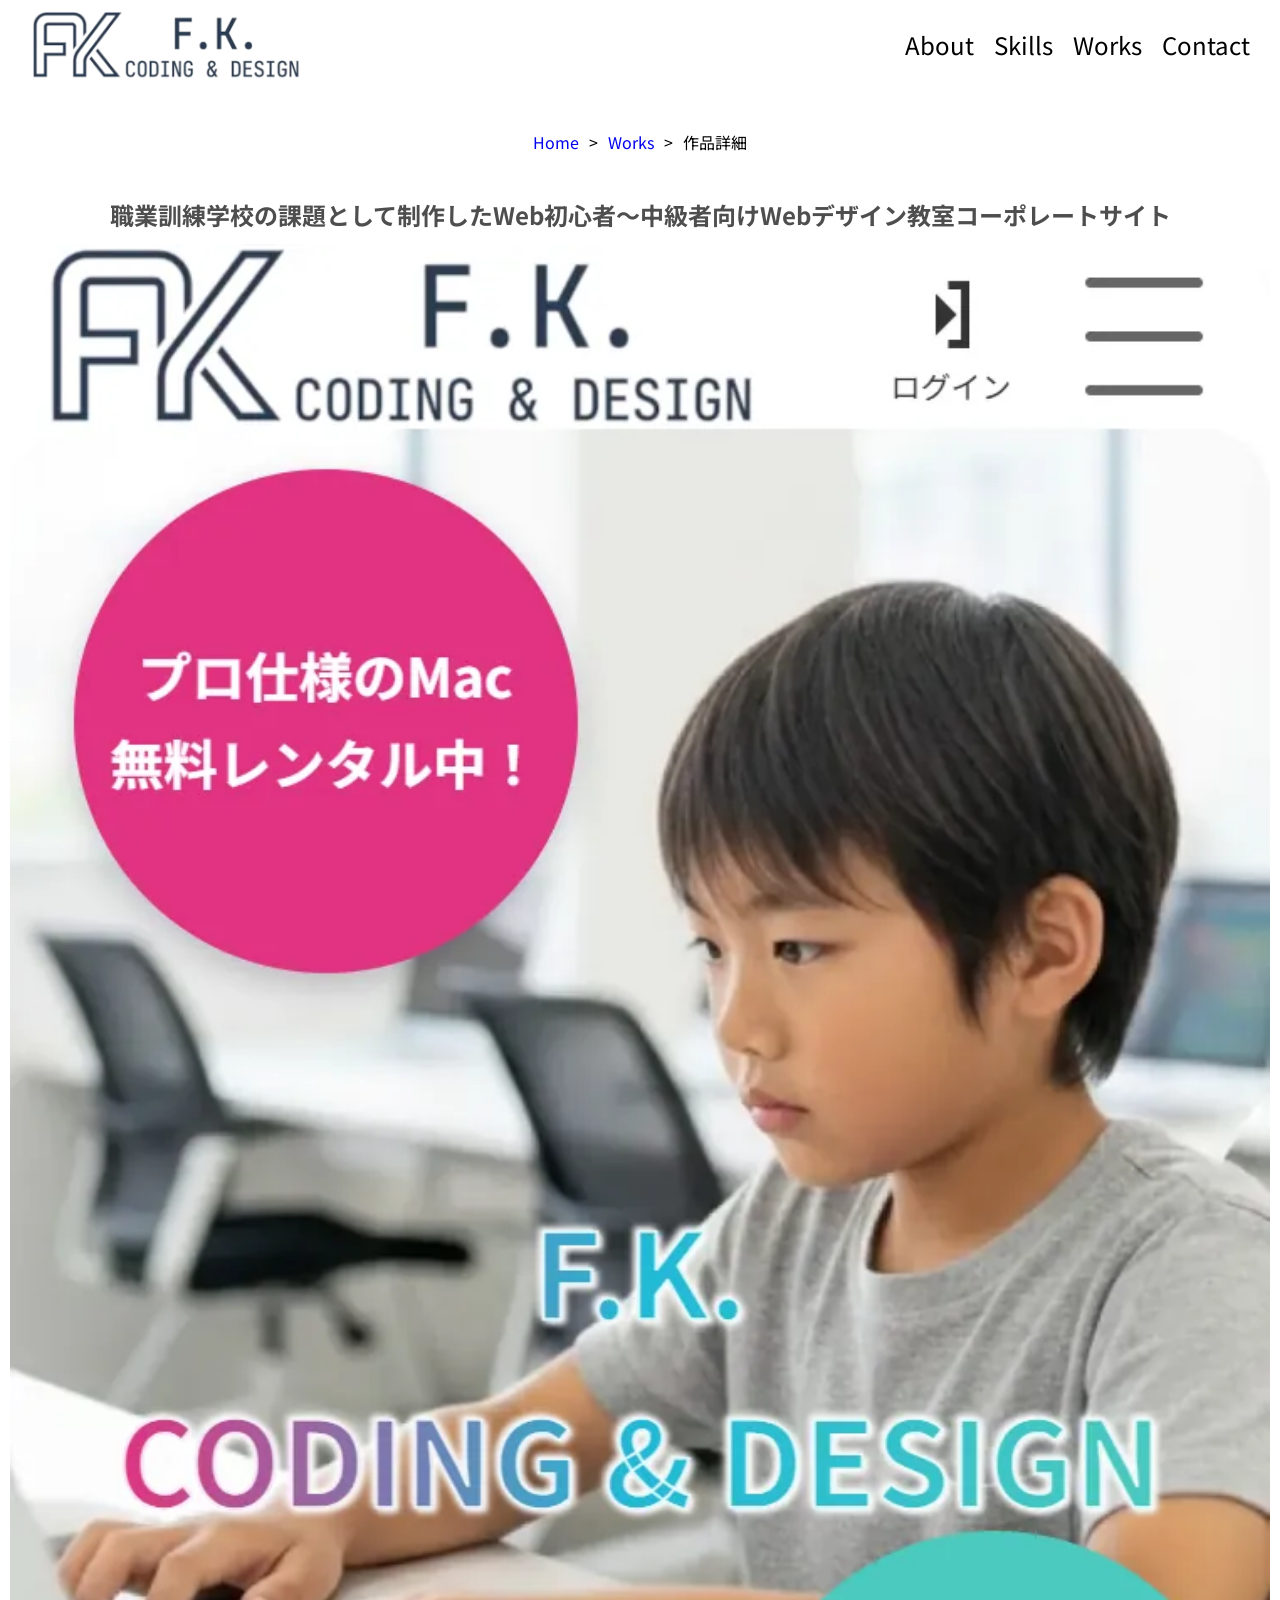
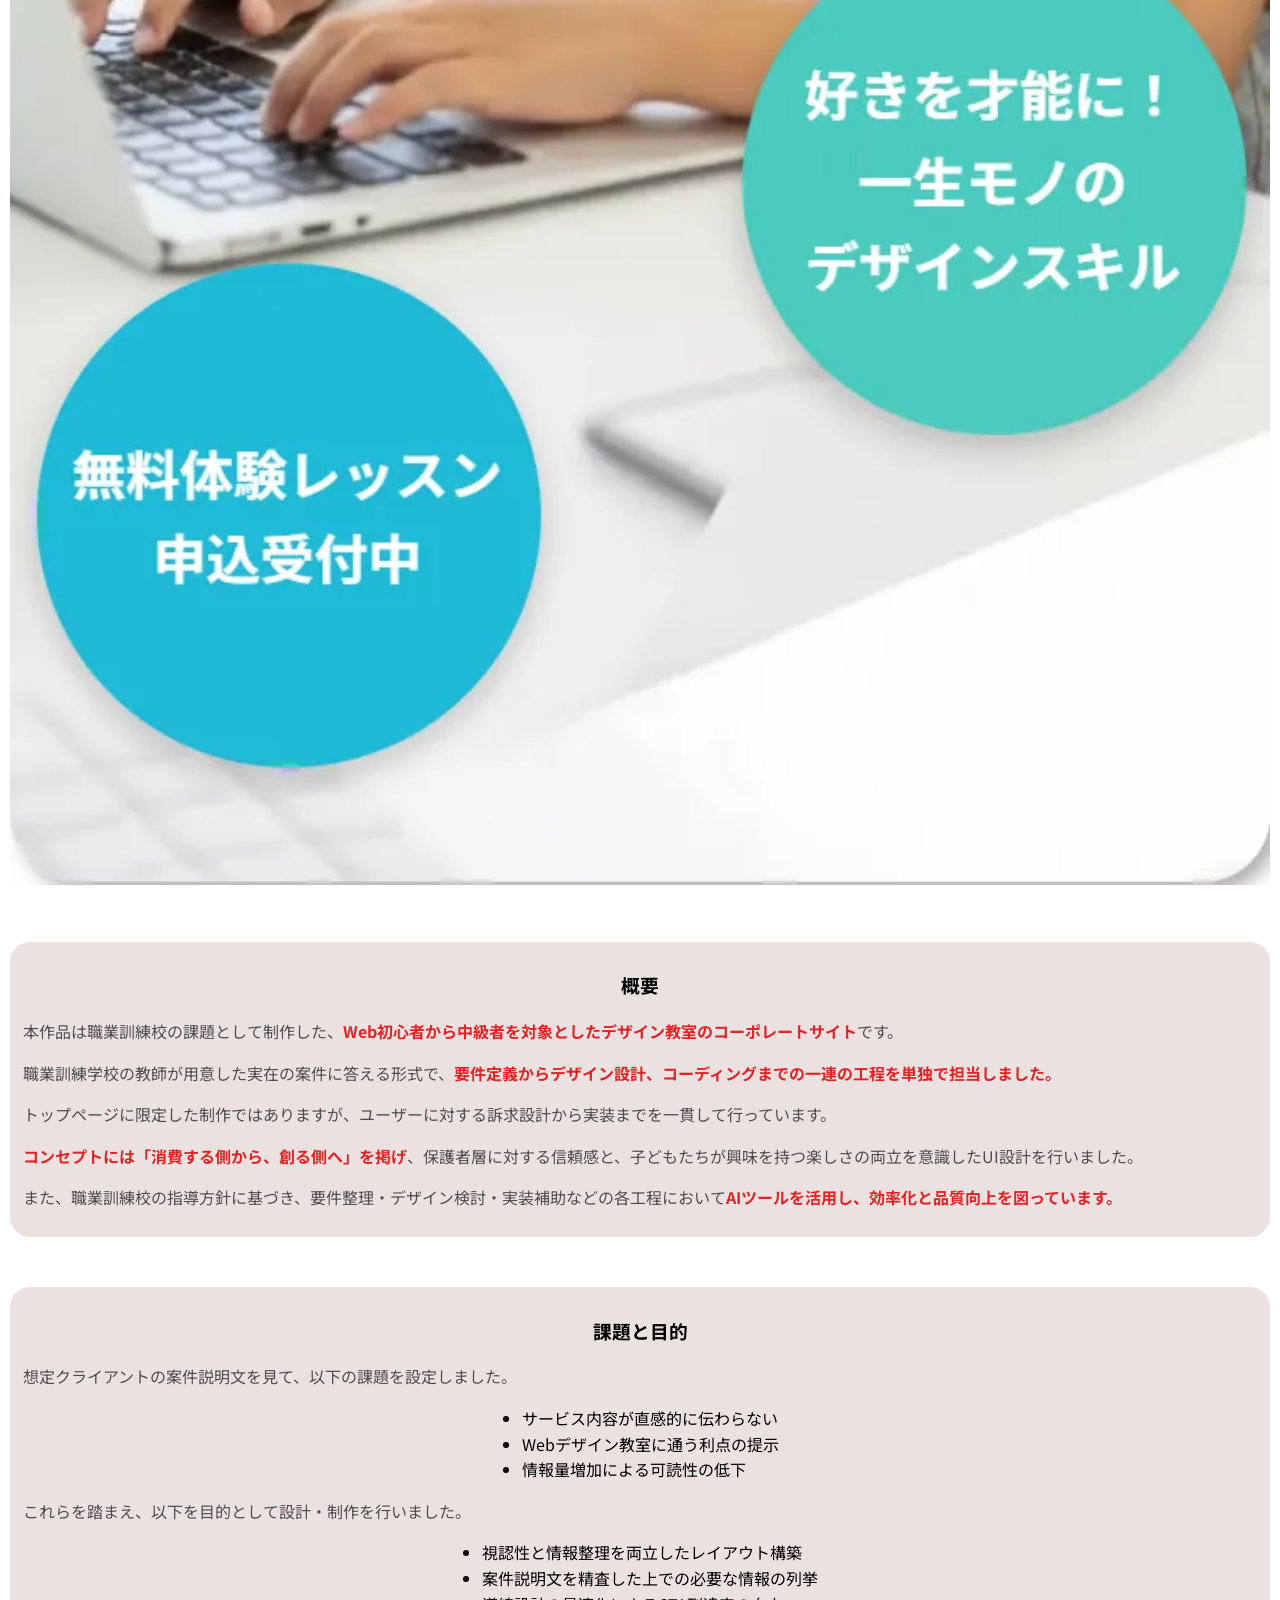
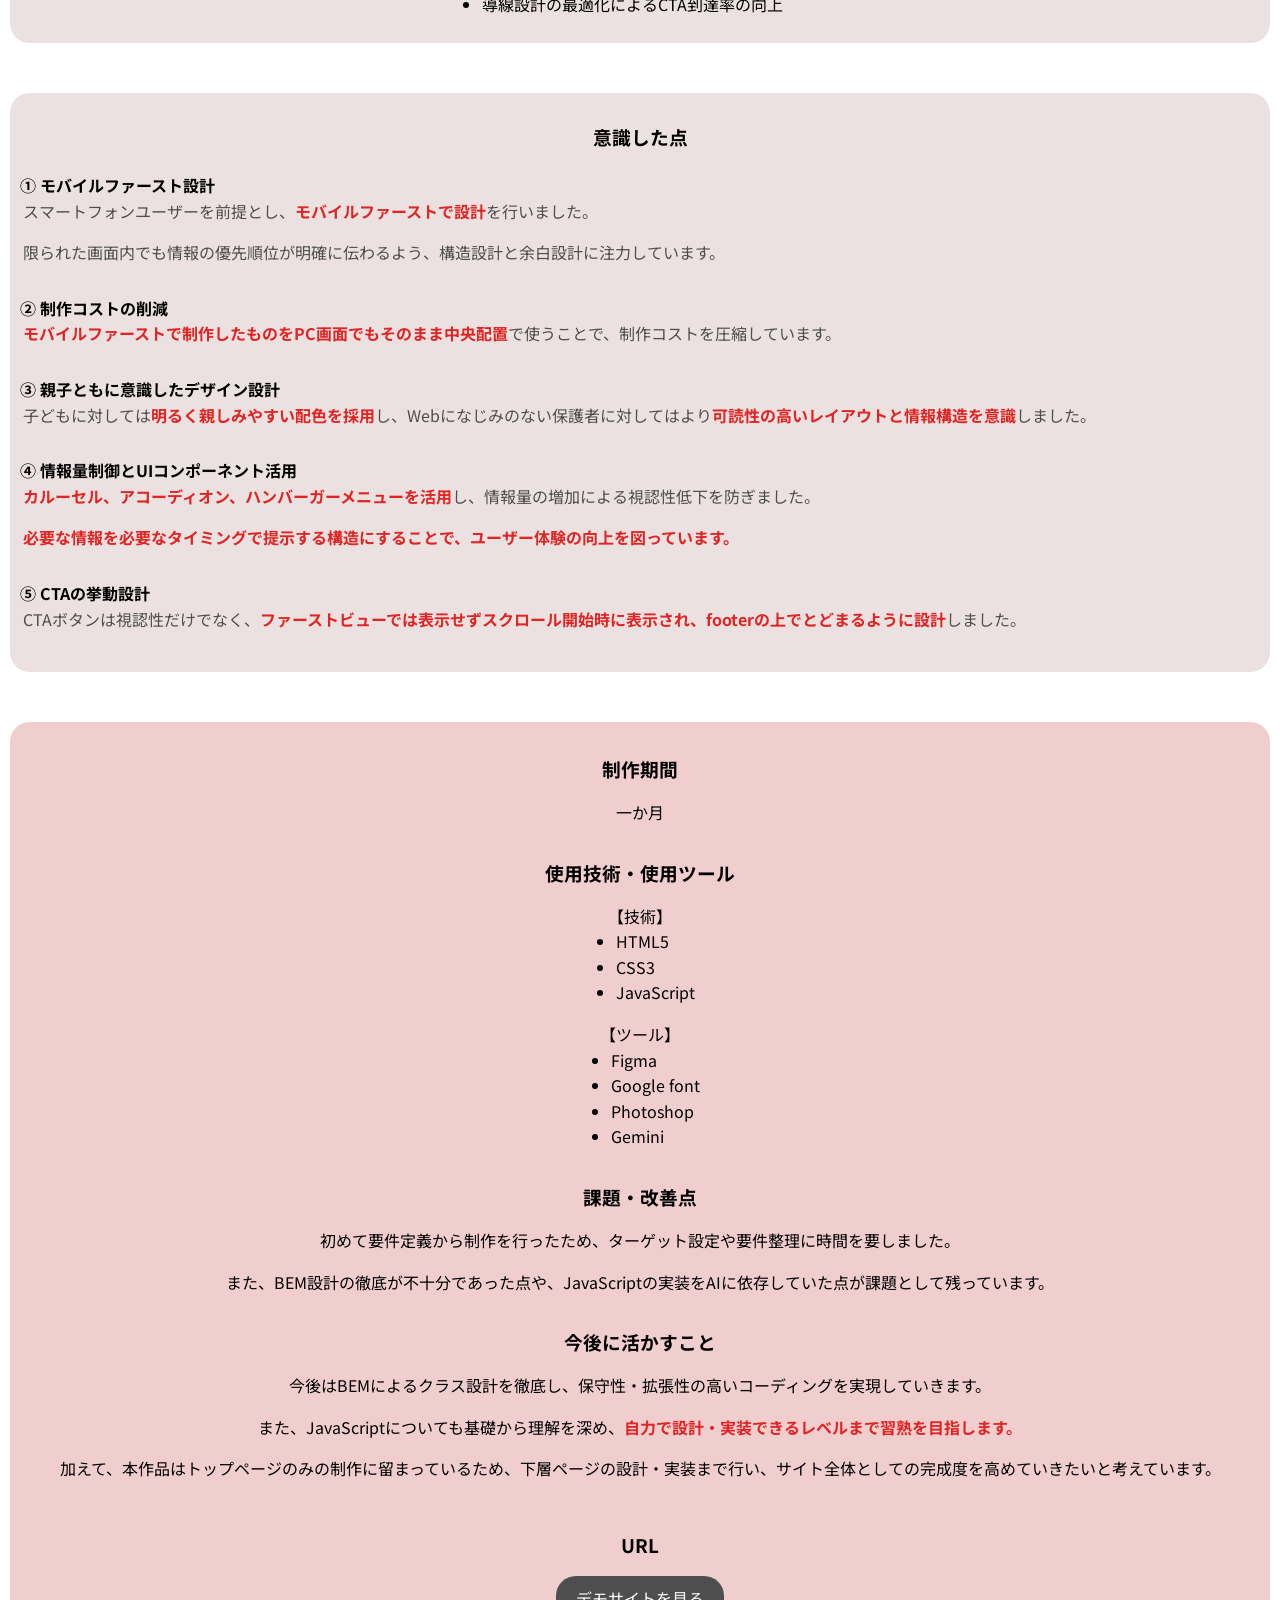
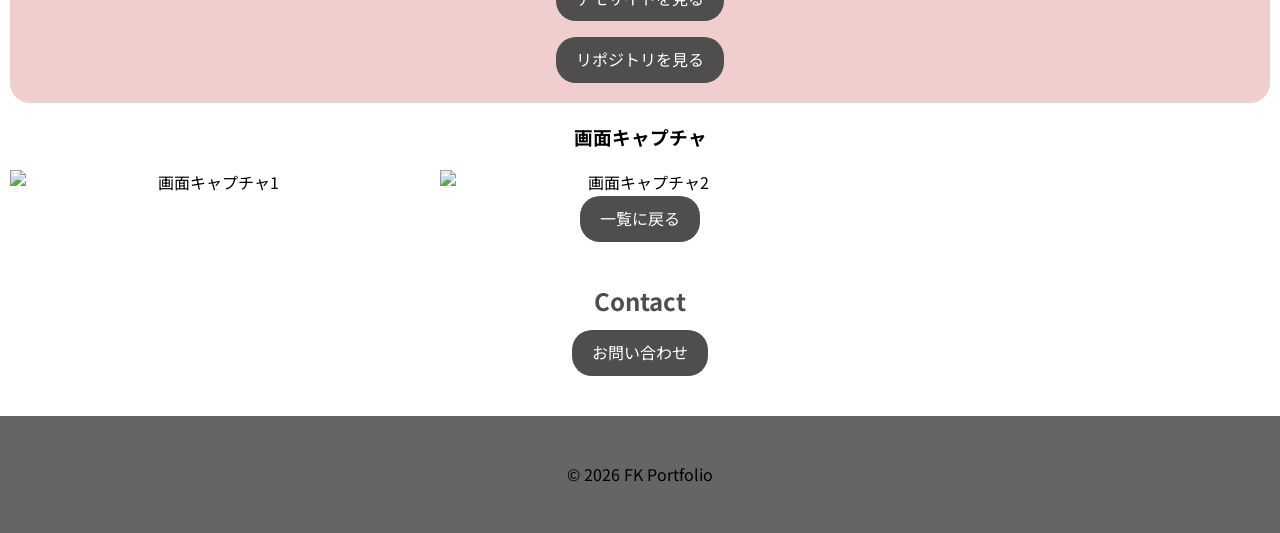
==== training_site.html @ f8827bde "デモサイトを見るとリポジトリを見るにclass="button"を設定" ====
<!DOCTYPE html>
<html lang="ja">

<head>
    <meta charset="UTF-8" />
    <meta name="viewport" content="width=device-width, initial-scale=1.0" />
    <title>Portfolio</title>

    <!-- Font -->
    <link href="https://fonts.googleapis.com/css2?family=Noto+Sans+JP&display=swap" rel="stylesheet">

    <!-- 通常のファビコン -->
    <link rel="icon" href="img/favicon/my_portfolio_favicon.webp" sizes="32x32" type="image/webp">

    <!-- iPhoneなど -->
    <link rel="apple-touch-icon" href="img/favicon/my_portfolio_favicon.webp" sizes="180x180">

    <!-- Windowsタイル -->
    <meta name="msapplication-TileImage" content="img/favicon/my_portfolio_favicon.webp">

    <link rel="stylesheet" href="css/style.css" />
</head>

<body>

    <header class="header">
        <div class="header__container">
            <h1 class="header__logo">
                <a href="#top">
                    <img src="img/logo/headerlogo.webp" alt="F.K. CODING & DESIGNのロゴ">
                </a>
            </h1>

            <nav class="header__nav" id="nav">
                <ul class="header__list">
                    <li><a href="#about">About</a></li>
                    <li><a href="#skills">Skills</a></li>
                    <li><a href="#works">Works</a></li>
                    <li><a href="#contact">Contact</a></li>
                </ul>
            </nav>

            <button class="header__toggle" id="js__menu__toggle" aria-label="メニュー開閉">
                <span></span>
                <span></span>
                <span></span>
            </button>
        </div>

        <nav class="menu__overlay" id="js__menu__overlay">
            <ul class="menu__list">
                <li><a href="#about">About</a></li>
                <li><a href="#skills">Skills</a></li>
                <li><a href="#works">Works</a></li>
                <li><a href="#contact">Contact</a></li>
            </ul>
        </nav>

    </header>

    <main id="top">

        <main>

            <!-- パンくず -->
            <section class="section">
                <div class="container">
                    <nav class="breadcrumb">
                        <a href="index.html">Home</a> &gt;
                        <a href="index.html#works">Works</a> &gt;
                        <p>作品詳細</p>
                    </nav>
                </div>
            </section>

            <!-- 作品詳細 -->
            <section class="section works__detail">
                <div class="container">

                    <!-- タイトル -->
                    <h2 class="section__title">
                        職業訓練学校の課題として制作したWeb初心者～中級者向けWebデザイン教室コーポレートサイト
                    </h2>

                    <!-- メインビジュアル -->
                    <div class="works__detail__thumbnail">
                        <img src="img/thumbnail/toppage_thumbnail_trainingsite.webp" alt="デザイン教室Webサイトのサムネイル">
                    </div>

                    <!-- 概要 -->
                    <div class="works__detail__content">
                        <h3>概要</h3>
                        <p>本作品は職業訓練校の課題として制作した、<span>Web初心者から中級者を対象としたデザイン教室のコーポレートサイト</span>です。</p>

                        <p>職業訓練学校の教師が用意した実在の案件に答える形式で、<span>要件定義からデザイン設計、コーディングまでの一連の工程を単独で担当しました。</span></p>

                        <p>トップページに限定した制作ではありますが、ユーザーに対する訴求設計から実装までを一貫して行っています。</p>

                        <p><span>コンセプトには「消費する側から、創る側へ」を掲げ</span>、保護者層に対する信頼感と、子どもたちが興味を持つ楽しさの両立を意識したUI設計を行いました。</p>

                        <p>また、職業訓練校の指導方針に基づき、要件整理・デザイン検討・実装補助などの各工程において<span>AIツールを活用し、効率化と品質向上を図っています。</span></p>
                    </div>

                    <!-- 目的 -->
                    <div class="works__detail__content">
                        <h3>課題と目的</h3>
                        <p>
                            想定クライアントの案件説明文を見て、以下の課題を設定しました。
                        </p>
                        <ul>
                            <li>サービス内容が直感的に伝わらない</li>
                            <li>Webデザイン教室に通う利点の提示</li>
                            <li>情報量増加による可読性の低下</li>
                        </ul>
                        <p>
                            これらを踏まえ、以下を目的として設計・制作を行いました。
                        </p>
                        <ul>
                            <li>視認性と情報整理を両立したレイアウト構築</li>
                            <li>案件説明文を精査した上での必要な情報の列挙</li>
                            <li>導線設計の最適化によるCTA到達率の向上</li>
                        </ul>
                    </div>

                    <!-- 意識した点 -->
                    <div class="works__detail__content">
                        <h3>意識した点</h3>
                        <div class="works__detail__content__point">
                            <h4>① モバイルファースト設計</h4>
                            <p>スマートフォンユーザーを前提とし、<span>モバイルファーストで設計</span>を行いました。
                            <p>限られた画面内でも情報の優先順位が明確に伝わるよう、構造設計と余白設計に注力しています。</p>
                            </p>
                        </div>

                        <div class="works__detail__content__point">
                            <h4>② 制作コストの削減</h4>
                            <p><span>モバイルファーストで制作したものをPC画面でもそのまま中央配置</span>で使うことで、制作コストを圧縮しています。</p>
                        </div>

                        <div class="works__detail__content__point">
                            <h4>③ 親子ともに意識したデザイン設計</h4>
                            <p>子どもに対しては<span>明るく親しみやすい配色を採用</span>し、Webになじみのない保護者に対してはより<span>可読性の高いレイアウトと情報構造を意識</span>しました。
                            </p>
                        </div>

                        <div class="works__detail__content__point">
                            <h4>④ 情報量制御とUIコンポーネント活用</h4>
                            <p><span>カルーセル、アコーディオン、ハンバーガーメニューを活用</span>し、情報量の増加による視認性低下を防ぎました。
                            <p><span>必要な情報を必要なタイミングで提示する構造にすることで、ユーザー体験の向上を図っています。</span></p>
                            </p>
                        </div>

                        <div class="works__detail__content__point">
                            <h4>⑤ CTAの挙動設計</h4>
                            <p>CTAボタンは視認性だけでなく、<span>ファーストビューでは表示せずスクロール開始時に表示され、footerの上でとどまるように設計</span>しました。</p>
                        </div>
                    </div>

                    <!-- 基本情報 -->
                    <div class="works__detail__info">
                        <div class="works__detail__item">
                            <h3>制作期間</h3>
                            <p>一か月</p>
                        </div>

                        <div class="works__detail__item">
                            <h3>使用技術・使用ツール</h3>
                            <div>
                                <p>【技術】</p>
                                <ul>
                                    <li>HTML5</li>
                                    <li>CSS3</li>
                                    <li>JavaScript</li>
                                </ul>
                            </div>

                            <div>
                                <p>【ツール】</p>
                                <ul>
                                    <li>Figma</li>
                                    <li>Google font</li>
                                    <li>Photoshop</li>
                                    <li>Gemini</li>
                                </ul>
                            </div>
                        </div>

                        <!-- 課題・改善点 -->
                        <div class="works__detail__item">
                            <h3>課題・改善点</h3>
                            <p>初めて要件定義から制作を行ったため、ターゲット設定や要件整理に時間を要しました。</p>

                            <p>また、BEM設計の徹底が不十分であった点や、JavaScriptの実装をAIに依存していた点が課題として残っています。
                            </p>
                        </div>

                        <!-- 今後に活かすこと -->
                        <div class="works__detail__item">
                            <h3>今後に活かすこと</h3>
                            <p>今後はBEMによるクラス設計を徹底し、保守性・拡張性の高いコーディングを実現していきます。</p>

                            <p>また、JavaScriptについても基礎から理解を深め、<span>自力で設計・実装できるレベルまで習熟を目指します。</span></p>

                            <p>加えて、本作品はトップページのみの制作に留まっているため、下層ページの設計・実装まで行い、サイト全体としての完成度を高めていきたいと考えています。</p>
                            </p>
                        </div>

                        <div class="works__detail__item">
                            <h3>URL</h3>
                            <p>
                                <a href="https://kosaki-web.github.io/training-site/" class="button" target="_blank"
                                    rel="noopener">
                                    デモサイトを見る
                                </a>
                            </p>

                            <p>
                                <a href="https://github.com/kosaki-web/training-site.git" class="button" target="_blank"
                                    rel="noopener">
                                    リポジトリを見る
                                </a>
                            </p>
                        </div>

                    </div>

                    <!-- ギャラリー（任意） -->
                    <div class="works__detail__gallery">
                        <h3>画面キャプチャ</h3>
                        <div class="works__grid">
                            <img src="img/works/sample1.webp" alt="画面キャプチャ1">
                            <img src="img/works/sample2.webp" alt="画面キャプチャ2">
                        </div>
                    </div>

                    <!-- 戻るボタン -->
                    <div class="works__detail__back">
                        <a href="index.html#works" class="button">一覧に戻る</a>
                    </div>

                </div>
            </section>

        </main>

        <!-- Contact -->
        <section id="contact" class="section">
            <div class="container">
                <h2 class="section__title">Contact</h2>
                <a href="#" class="button">お問い合わせ</a>
            </div>
        </section>

    </main>

    <footer class="footer">
        <p>&copy; 2026 FK Portfolio</p>
    </footer>

    <button id="top-btn" class="top-button" aria-label="トップへ戻る">↑</button>

    <script src="js/script.js"></script>
</body>

</html>
---- css/style.css ----
/* =========================
   Reset
========================= */
*,
*::before,
*::after {
    box-sizing: border-box;
}

body {
    margin: 0;
    font-family: 'Noto Sans JP', sans-serif;
    font-size: 16px;
    line-height: 1.6;
    overflow-x: hidden;
}

/* =========================
   Variables
========================= */
:root {
    --max-width: 1440px;
    --space: 40px;
    --color-main: #333;
}

/* =========================
   Layout
========================= */
.container {
    max-width: var(--max-width);
    padding: 0 10px;
    text-align: center;
}

.container ul {
    padding-left: 30px;
    width: fit-content;
    margin: auto;
    text-align: left;
}

.section {
    margin: var(--space) 0;
}


/* =========================
   Header
========================= */
.header {
    position: sticky;
    top: 0;
    background: #ffffff;
    padding: 0 10px;
}

.header__container {
    display: flex;
    justify-content: space-between;
    align-items: center;
}

.header__logo {
    margin: 10px 0;
}

.header__logo a {
    display: block;
    height: 40px;
}

.header__logo img {
    height: 40px;
}

.header__nav {
    display: none;
}

.header__toggle {
    background: none;
    border: none;
    width: 40px;
    height: 40px;
    position: relative;
    cursor: pointer;
    z-index: 1000;
    display: flex;
    justify-content: center;
}

.header__toggle span {
    display: block;
    position: absolute;
    width: 30px;
    height: 3px;
    /* 線の太さ */
    background: #000;
    /* 北欧モダンな色 */
    border-radius: 4px;
    /* 角を丸くしてポップに */
    transition: all 0.4s;
}

/* 三本線の配置（高さが綺麗に揃うよう調整） */
/* 一番上 */
.header__toggle span:nth-child(1) {
    top: 5px;
}

/* 真ん中 */
.header__toggle span:nth-child(2) {
    top: 45%;
}

/* 一番下 */
.header__toggle span:nth-child(3) {
    bottom: 5px;
}

.menu__overlay {
    display: none;
    position: fixed;
    top: 60px;
    left: 0;
    width: 100%;
    height: 100%;
    background: rgba(255, 255, 255, 0.98);
    z-index: 99;
    text-align: center;
}

.menu__list {
    display: grid;
    justify-content: center;
    align-items: center;
    gap: 20px;
    padding: 50% 0;
    margin: 0;
}

.menu__list li {
    text-decoration: none;
    list-style: none;
}

.menu__list a {
    font-size: 1.8rem;
    font-family: 'Noto Serif JP', serif;
}

body.menu-open {
    overflow: hidden;
}

body.menu-open .menu__overlay {
    display: block;
}

body.menu-open .header__toggle span:nth-child(1) {
    transform: translateY(13px) rotate(45deg);
}

body.menu-open .header__toggle span:nth-child(2) {
    opacity: 0;
}

body.menu-open .header__toggle span:nth-child(3) {
    transform: translateY(-14px) rotate(-45deg);
}

/* =========================
   Tablet (768px〜)
========================= */
@media (min-width: 768px) {
    .header__toggle {
        width: 48px;
    }
}

/* =========================
   PC (1024px〜)
========================= */
@media (min-width: 1024px) {
    .header {
        padding: 0 30px;
    }

    .header__logo a {
        height: 70px;
    }

    .header__logo img {
        height: 70px;
    }

    .header__nav {
        display: block;
    }

    .header__nav a {
        text-decoration: none;
        font-size: 1.5rem;
        color: #000000;
    }

    .header__list {
        display: flex;
        gap: 20px;
        list-style-type: none;
    }

    .header__toggle {
        display: none;
    }
}







/* =========================
   Hero
========================= */
.hero {
    width: 100%;
    height: auto;
    text-align: center;
    padding: 80px 0;
    background-image: url(../img/hero/hero_background_image_seigaiha.webp);
    background-color: rgba(255, 255, 255, 0.7);
    background-blend-mode: overlay;
}








/* =========================
   Components
========================= */
.button {
    display: inline-block;
    padding: 10px 20px;
    background: #4e4e4e;
    color: #fff;
    text-decoration: none;
    transition: 0.3s;
    border-radius: 20px;
}

.button:hover,
.button:focus {
    transform: translateY(-5px);
}

.section__title {
    text-align: center;
    font-size: 24px;
    margin: 20px 0 10px;
    color: #4e4e4e;
}





/* =========================
   Works
========================= */
.works__grid {
    display: grid;
    gap: 30px;
    grid-template-columns: 1fr;
}

.works__grid a {
    text-decoration: none;
}

.card {
    transition: transform 0.3s;
    background-color: #ece1e1;
    border-radius: 20px;
    padding: 0.8rem;
    display: grid;
    gap: 20px;
}

.card p {
    font-family: 'Noto Sans JP';
    font-size: 1.2rem;
    margin: 0;
    text-align: center;
}

.card img {
    width: 100%;
}

.card__title {
    text-align: center;
    margin: 0;
    color: #4e4e4e;
}

.card__title span {
    display: inline-block;
}

/* =========================
   Top Button
========================= */
.top-button {
    position: fixed;
    bottom: 20px;
    right: 20px;
    display: none;
}

/* =========================
   Tablet (768px〜)
========================= */
@media (min-width: 768px) {
    .works__grid {
        grid-template-columns: repeat(2, 1fr);
    }
}

/* =========================
   PC (1024px〜)
========================= */
@media (min-width: 1024px) {

    .works__grid {
        grid-template-columns: repeat(3, 1fr);
    }

    .card:hover {
        transform: translateY(-5px);
    }
}





/* =========================
   Contact
========================= */

/* =========================
   footer
========================= */
.footer {
    padding: 30px 0;
    text-align: center;
    background: #666464;
}





/* =========================
   training_site
========================= */
/* <!-- パンくず --> */

.breadcrumb {
    display: flex;
    justify-content: center;
    gap: 10px;
}

.breadcrumb a {
    width: fit-content;
    margin: 0;
    text-decoration: none;
}

.breadcrumb p {
    width: fit-content;
    margin: 0;
}

.works__detail__thumbnail img {
    width: 100%;
    height: auto;
    margin-bottom: 50px;
}

.works__detail__content {
    background-color: #ece1e1;
    border-radius: 20px;
    padding: 10px;
    margin-bottom: 50px;
}

.works__detail__content h4 {
    margin-bottom: 0;
    text-align: left;
}

.works__detail__content p {
    margin-top: 0;
    text-align: justify;
    padding-left: 3px;
    color: #4e4e4e;
}

.works__detail__content span {
    color: #e02525;
    font-weight: bold;
}

.works__detail__content ul {
    margin-bottom: 1rem;
    padding-left: 20px;
}

.works__detail__content__point {
    margin-bottom: 30px;
}

.works__detail__info {
    background-color: #f0cece;
    border-radius: 20px;
    text-align: center;
    padding: 0 10px 20px;
}

.works__detail__item {
    display: grid;
    gap: 1rem;
}

.works__detail__item h3 {
    margin: 2rem auto 0;
}

.works__detail__item p {
    text-align: justify;
    width: fit-content;
    margin: auto;
}

.works__detail__item span {
    color: #e02525;
    font-weight: bold;
}

/* .works__detail__item button {
    display: inline-block;
    padding: 10px 20px;
    background: #4e4e4e;
    color: #fff;
    text-decoration: none;
    transition: 0.3s;
    border-radius: 20px;
} */
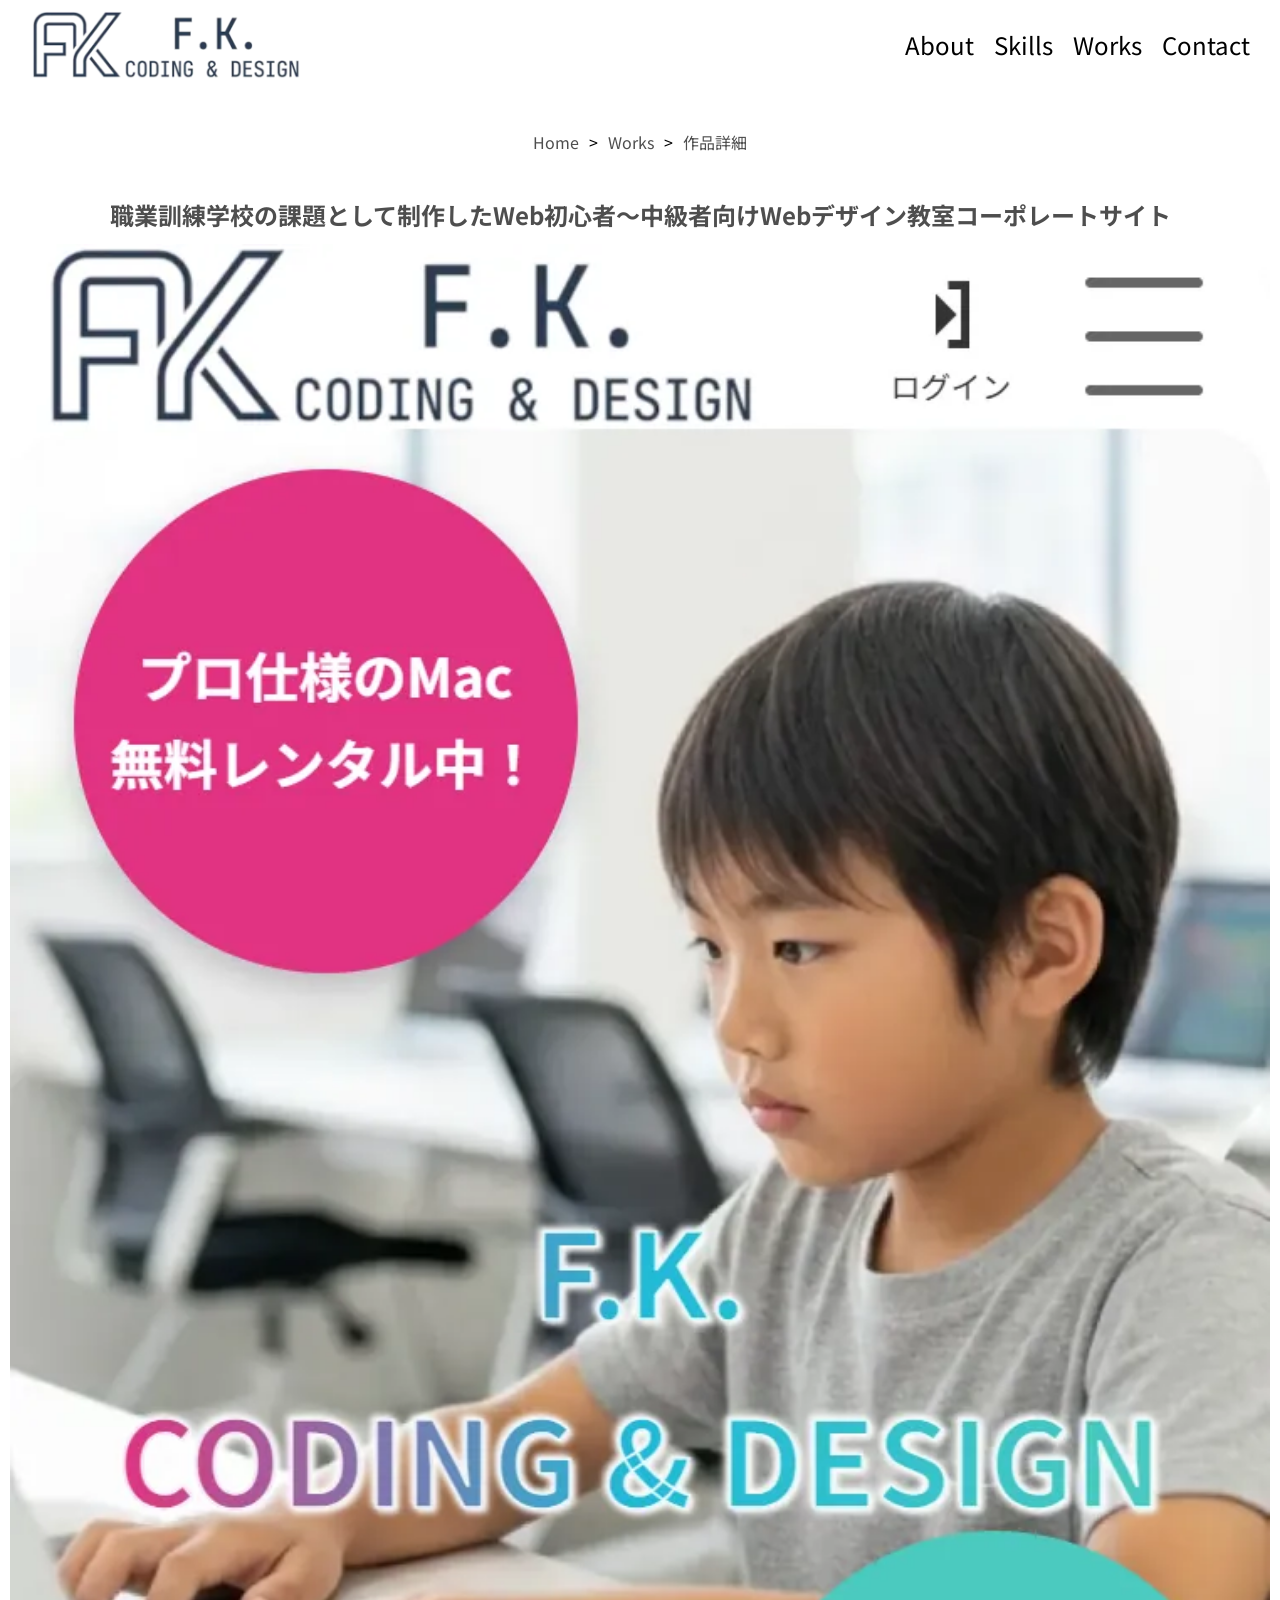
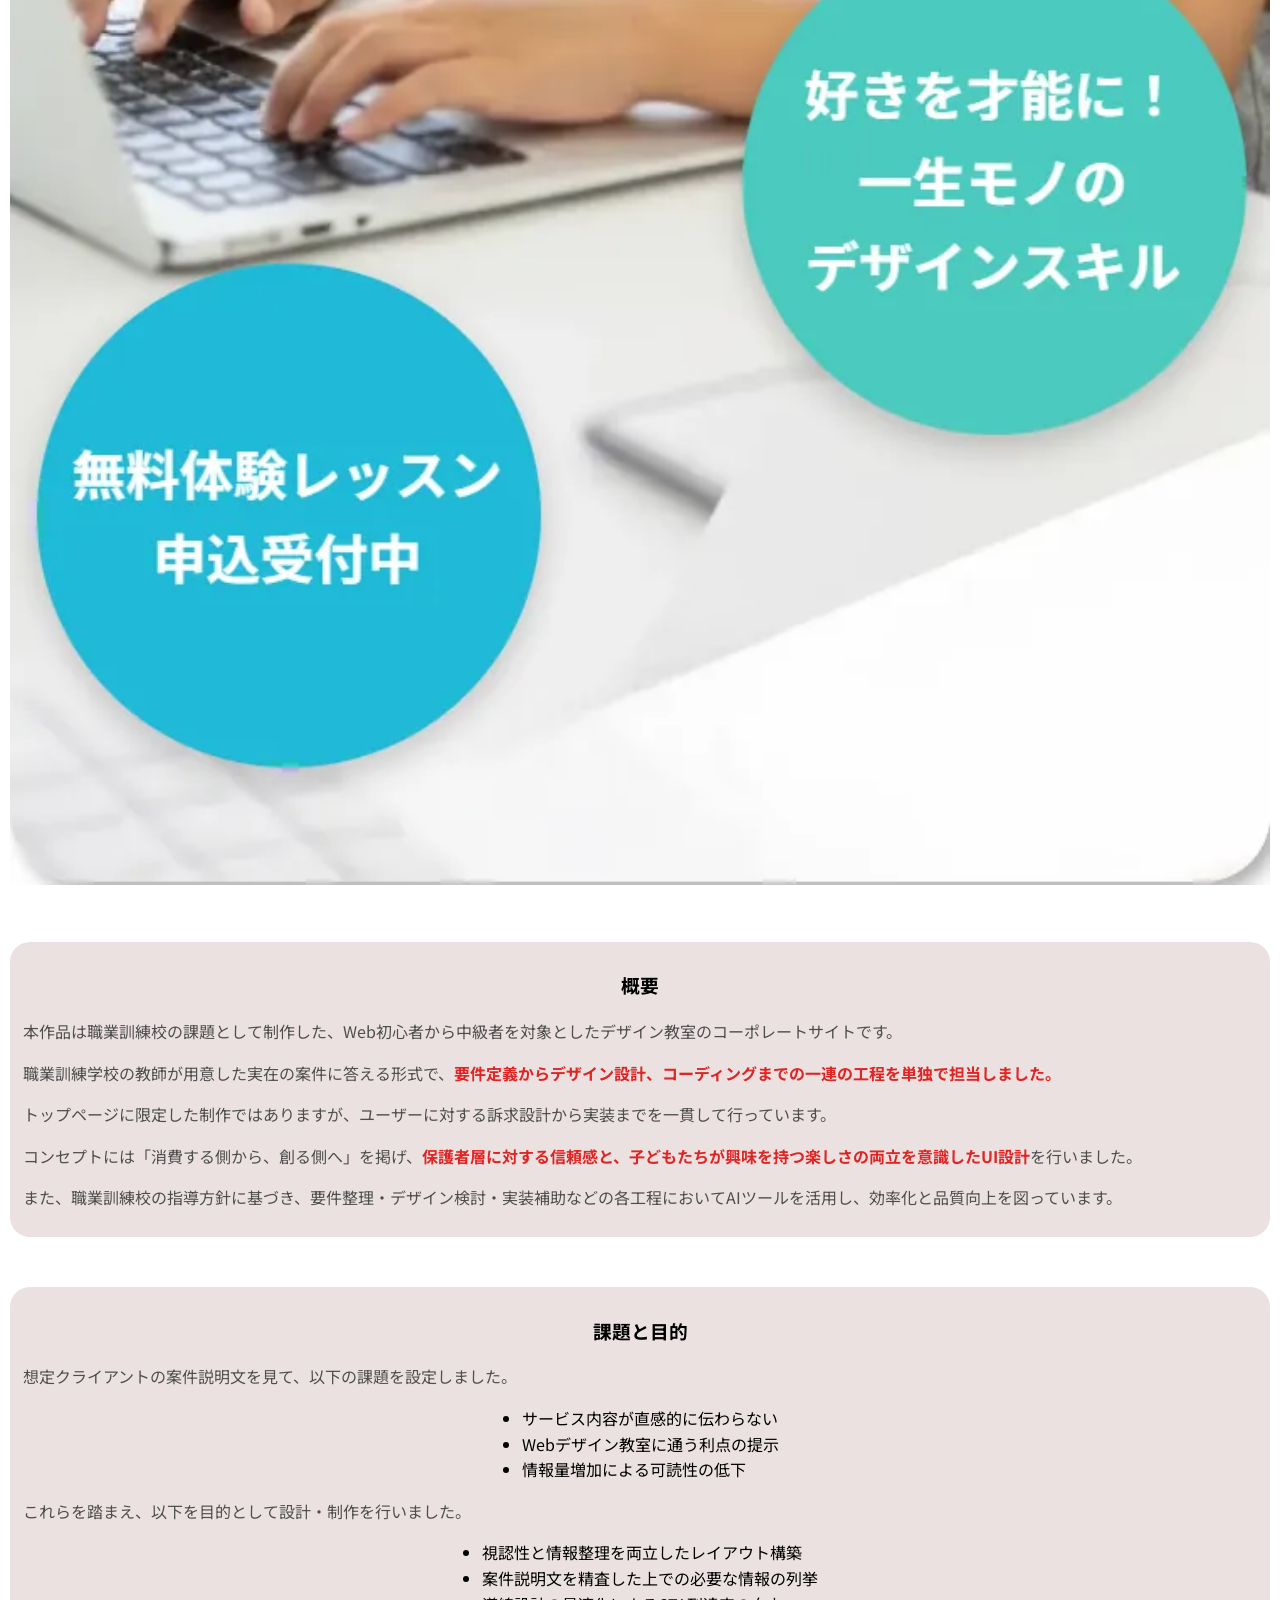
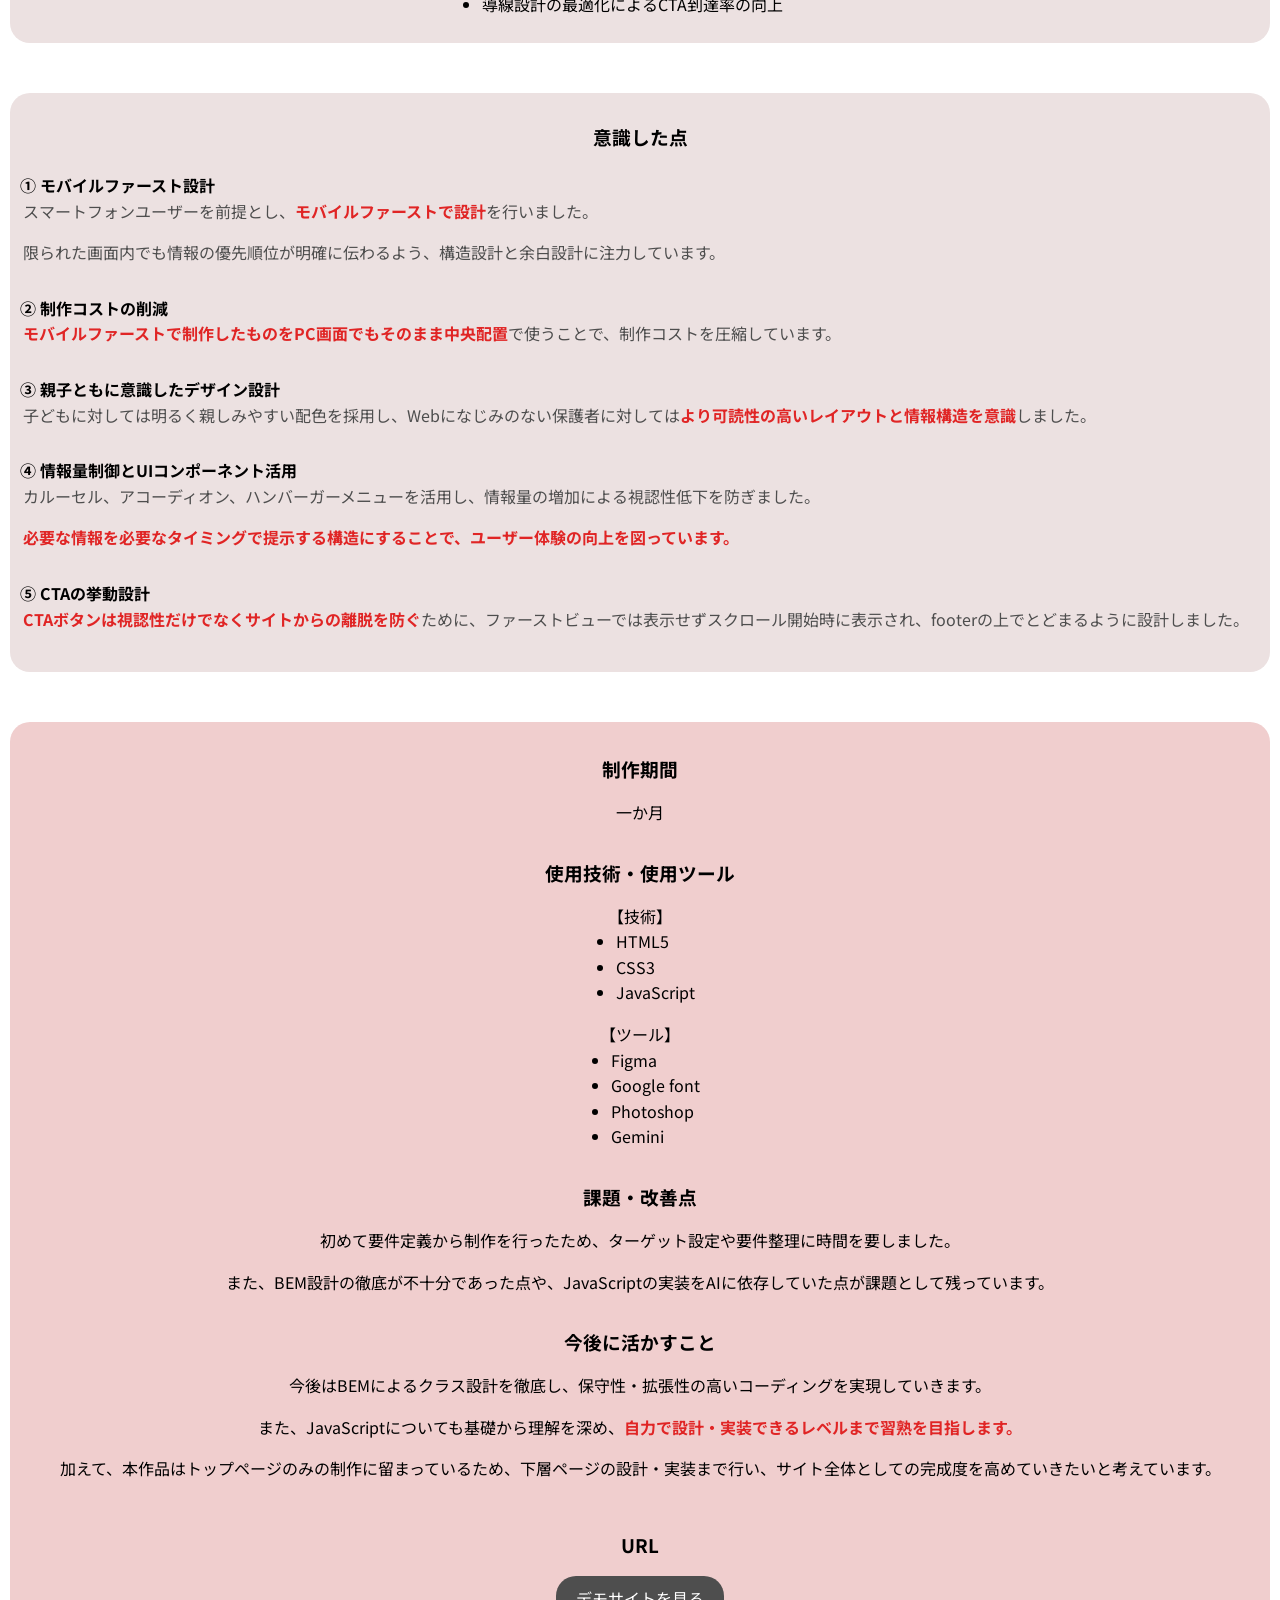
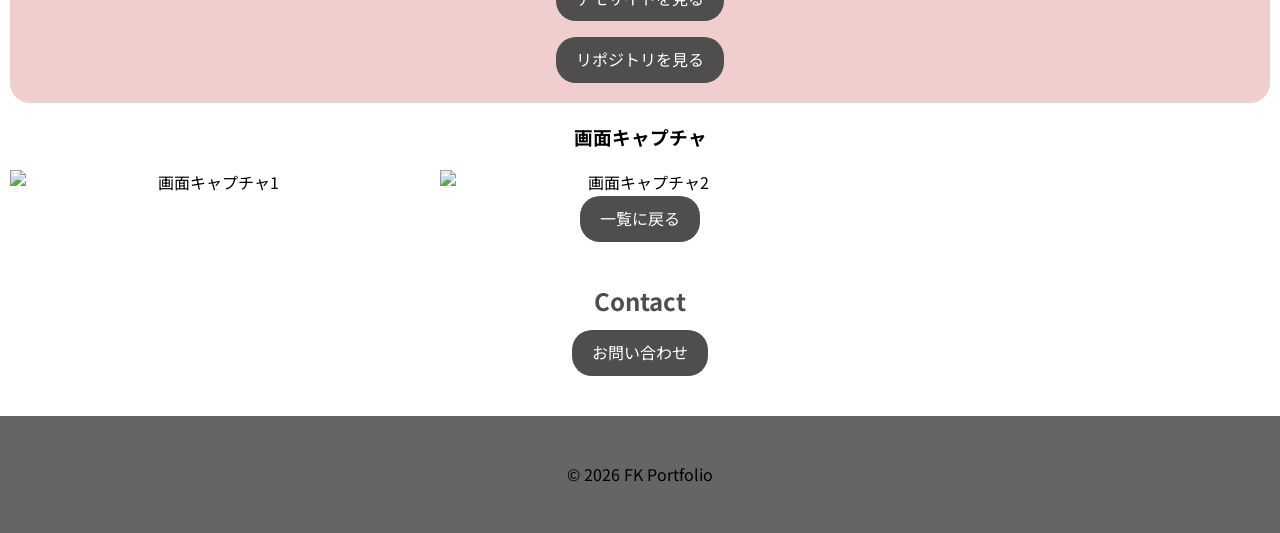
==== commit 29e7d031: "<!-- 概要 -->や<!-- 意識した点 -->で<span>の位置調整" ====
--- a/training_site.html
+++ b/training_site.html
@@ -90,15 +90,15 @@
                     <!-- 概要 -->
                     <div class="works__detail__content">
                         <h3>概要</h3>
-                        <p>本作品は職業訓練校の課題として制作した、<span>Web初心者から中級者を対象としたデザイン教室のコーポレートサイト</span>です。</p>
+                        <p>本作品は職業訓練校の課題として制作した、Web初心者から中級者を対象としたデザイン教室のコーポレートサイトです。</p>
 
                         <p>職業訓練学校の教師が用意した実在の案件に答える形式で、<span>要件定義からデザイン設計、コーディングまでの一連の工程を単独で担当しました。</span></p>
 
                         <p>トップページに限定した制作ではありますが、ユーザーに対する訴求設計から実装までを一貫して行っています。</p>
 
-                        <p><span>コンセプトには「消費する側から、創る側へ」を掲げ</span>、保護者層に対する信頼感と、子どもたちが興味を持つ楽しさの両立を意識したUI設計を行いました。</p>
-
-                        <p>また、職業訓練校の指導方針に基づき、要件整理・デザイン検討・実装補助などの各工程において<span>AIツールを活用し、効率化と品質向上を図っています。</span></p>
+                        <p>コンセプトには「消費する側から、創る側へ」を掲げ、<span>保護者層に対する信頼感と、子どもたちが興味を持つ楽しさの両立を意識したUI設計</span>を行いました。</p>
+
+                        <p>また、職業訓練校の指導方針に基づき、要件整理・デザイン検討・実装補助などの各工程においてAIツールを活用し、効率化と品質向上を図っています。</p>
                     </div>
 
                     <!-- 目的 -->
@@ -139,20 +139,21 @@
 
                         <div class="works__detail__content__point">
                             <h4>③ 親子ともに意識したデザイン設計</h4>
-                            <p>子どもに対しては<span>明るく親しみやすい配色を採用</span>し、Webになじみのない保護者に対してはより<span>可読性の高いレイアウトと情報構造を意識</span>しました。
+                            <p>子どもに対しては明るく親しみやすい配色を採用し、Webになじみのない保護者に対しては<span>より可読性の高いレイアウトと情報構造を意識</span>しました。
                             </p>
                         </div>
 
                         <div class="works__detail__content__point">
                             <h4>④ 情報量制御とUIコンポーネント活用</h4>
-                            <p><span>カルーセル、アコーディオン、ハンバーガーメニューを活用</span>し、情報量の増加による視認性低下を防ぎました。
+                            <p>カルーセル、アコーディオン、ハンバーガーメニューを活用し、情報量の増加による視認性低下を防ぎました。
                             <p><span>必要な情報を必要なタイミングで提示する構造にすることで、ユーザー体験の向上を図っています。</span></p>
                             </p>
                         </div>
 
                         <div class="works__detail__content__point">
                             <h4>⑤ CTAの挙動設計</h4>
-                            <p>CTAボタンは視認性だけでなく、<span>ファーストビューでは表示せずスクロール開始時に表示され、footerの上でとどまるように設計</span>しました。</p>
+                            <p><span>CTAボタンは視認性だけでなくサイトからの離脱を防ぐ</span>ために、ファーストビューでは表示せずスクロール開始時に表示され、footerの上でとどまるように設計しました。
+                            </p>
                         </div>
                     </div>
 
--- a/css/style.css
+++ b/css/style.css
@@ -383,19 +383,24 @@
     width: fit-content;
     margin: 0;
     text-decoration: none;
+    color: #4e4e4e;
 }
 
 .breadcrumb p {
     width: fit-content;
     margin: 0;
-}
-
+    color: #4e4e4e;
+}
+
+
+/* <!-- works__detail__thumbnail --> */
 .works__detail__thumbnail img {
     width: 100%;
     height: auto;
     margin-bottom: 50px;
 }
 
+/* <!-- works__detail__content --> */
 .works__detail__content {
     background-color: #ece1e1;
     border-radius: 20px;
@@ -429,6 +434,8 @@
     margin-bottom: 30px;
 }
 
+
+/* <!-- works__detail__info --> */
 .works__detail__info {
     background-color: #f0cece;
     border-radius: 20px;
@@ -436,6 +443,8 @@
     padding: 0 10px 20px;
 }
 
+
+/* <!-- works__detail__item --> */
 .works__detail__item {
     display: grid;
     gap: 1rem;
@@ -454,14 +463,4 @@
 .works__detail__item span {
     color: #e02525;
     font-weight: bold;
-}
-
-/* .works__detail__item button {
-    display: inline-block;
-    padding: 10px 20px;
-    background: #4e4e4e;
-    color: #fff;
-    text-decoration: none;
-    transition: 0.3s;
-    border-radius: 20px;
-} */+}
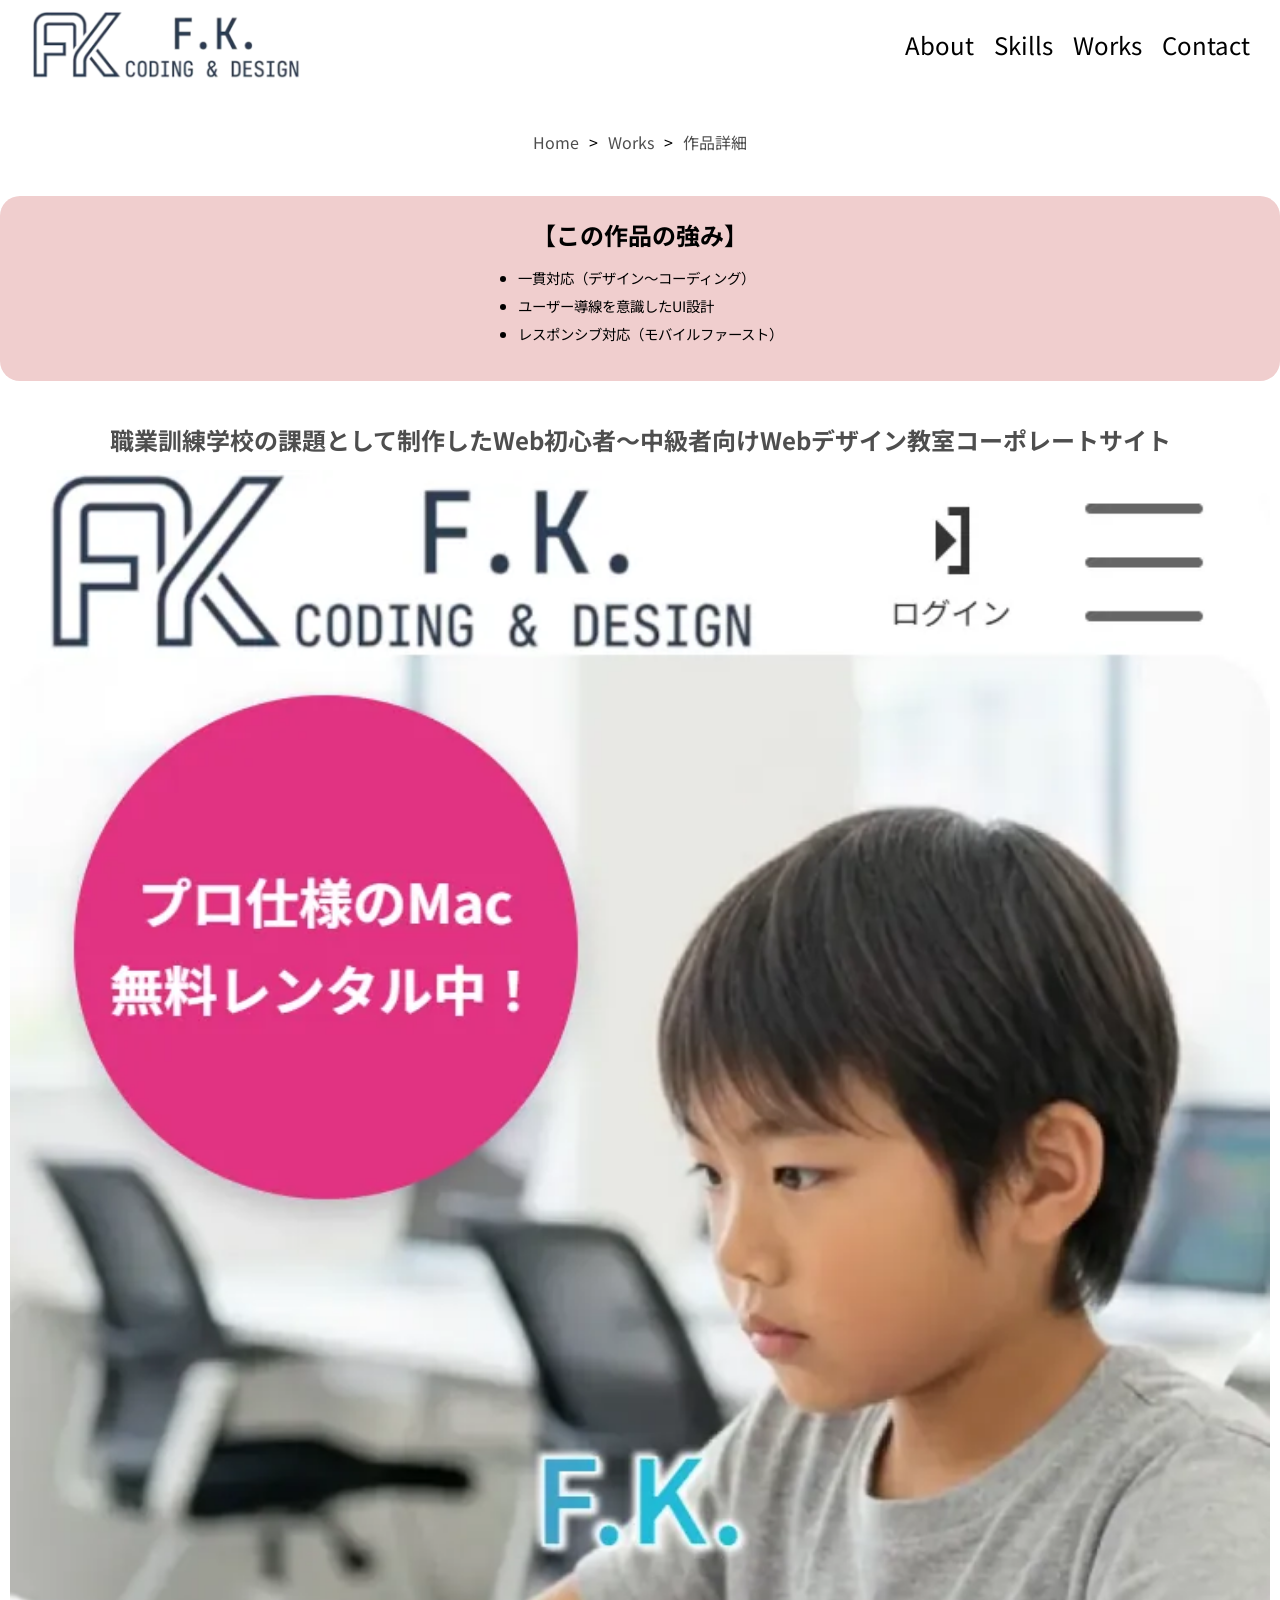
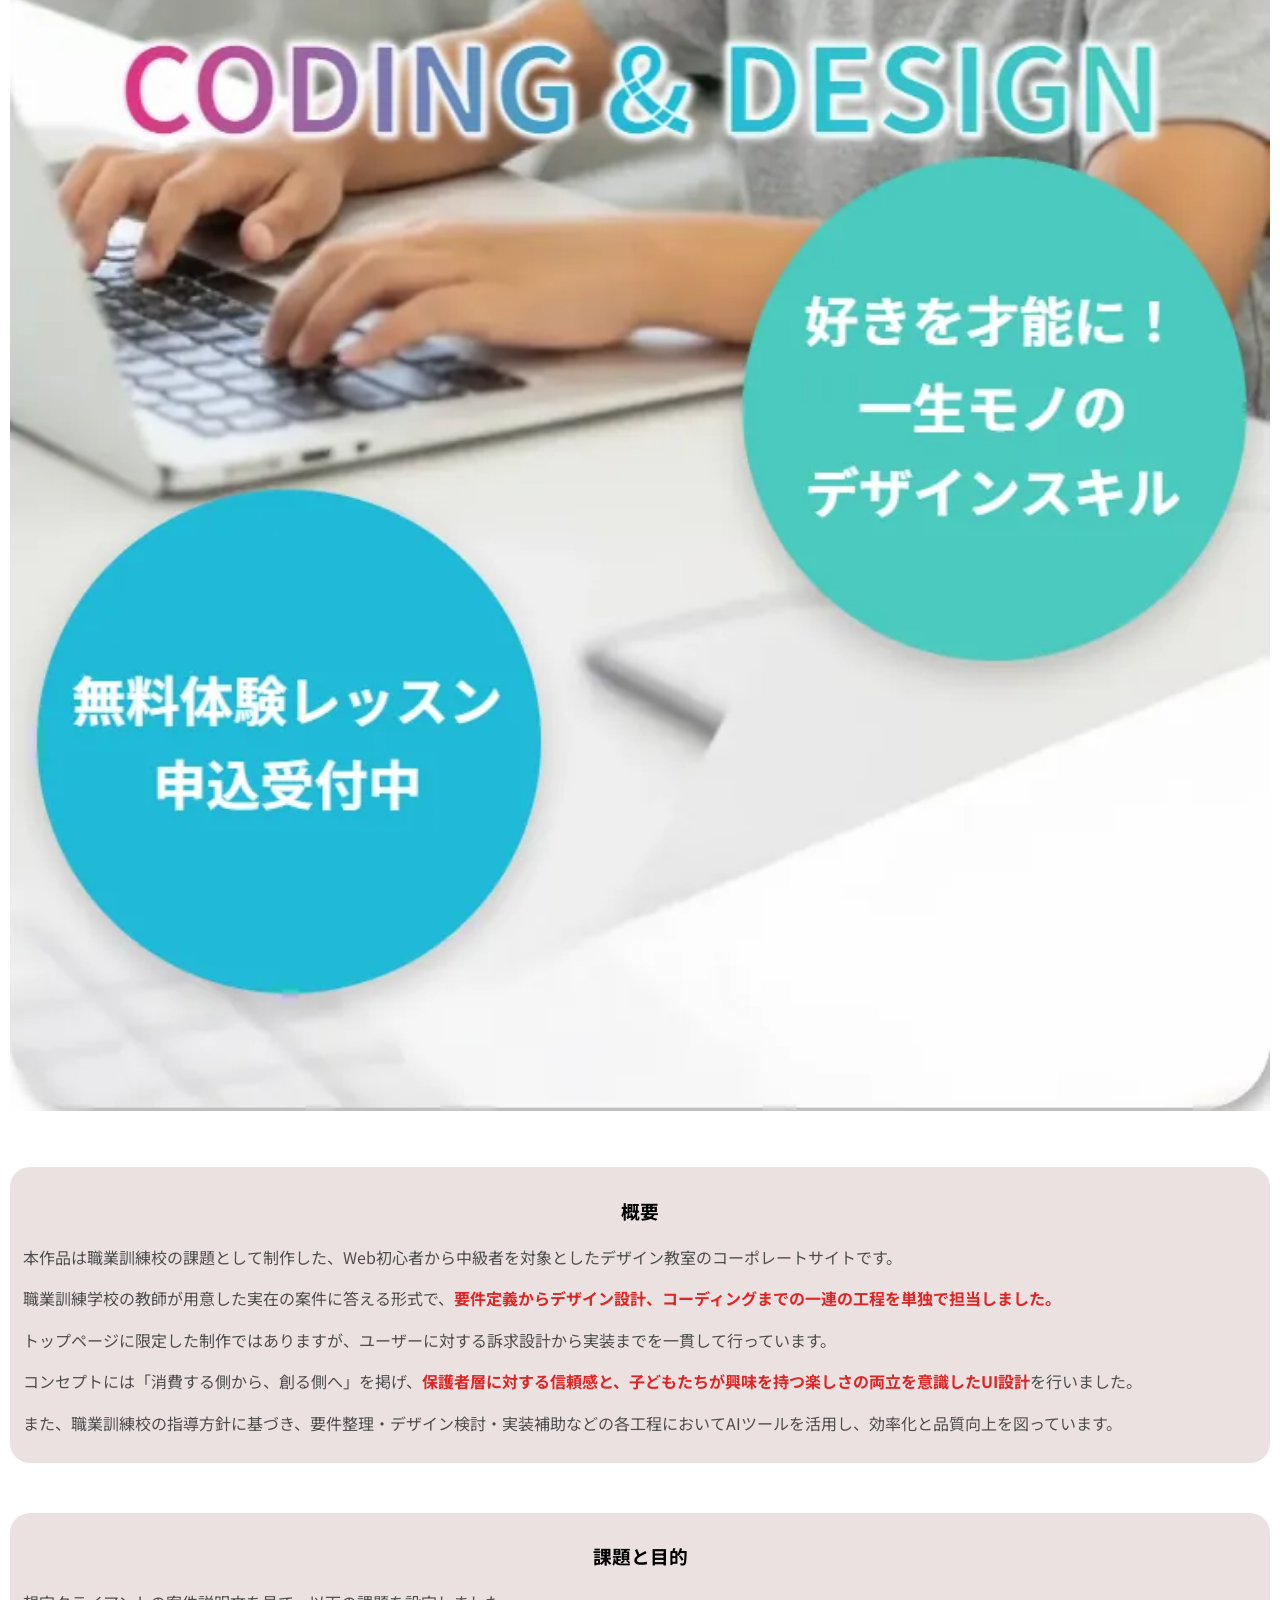
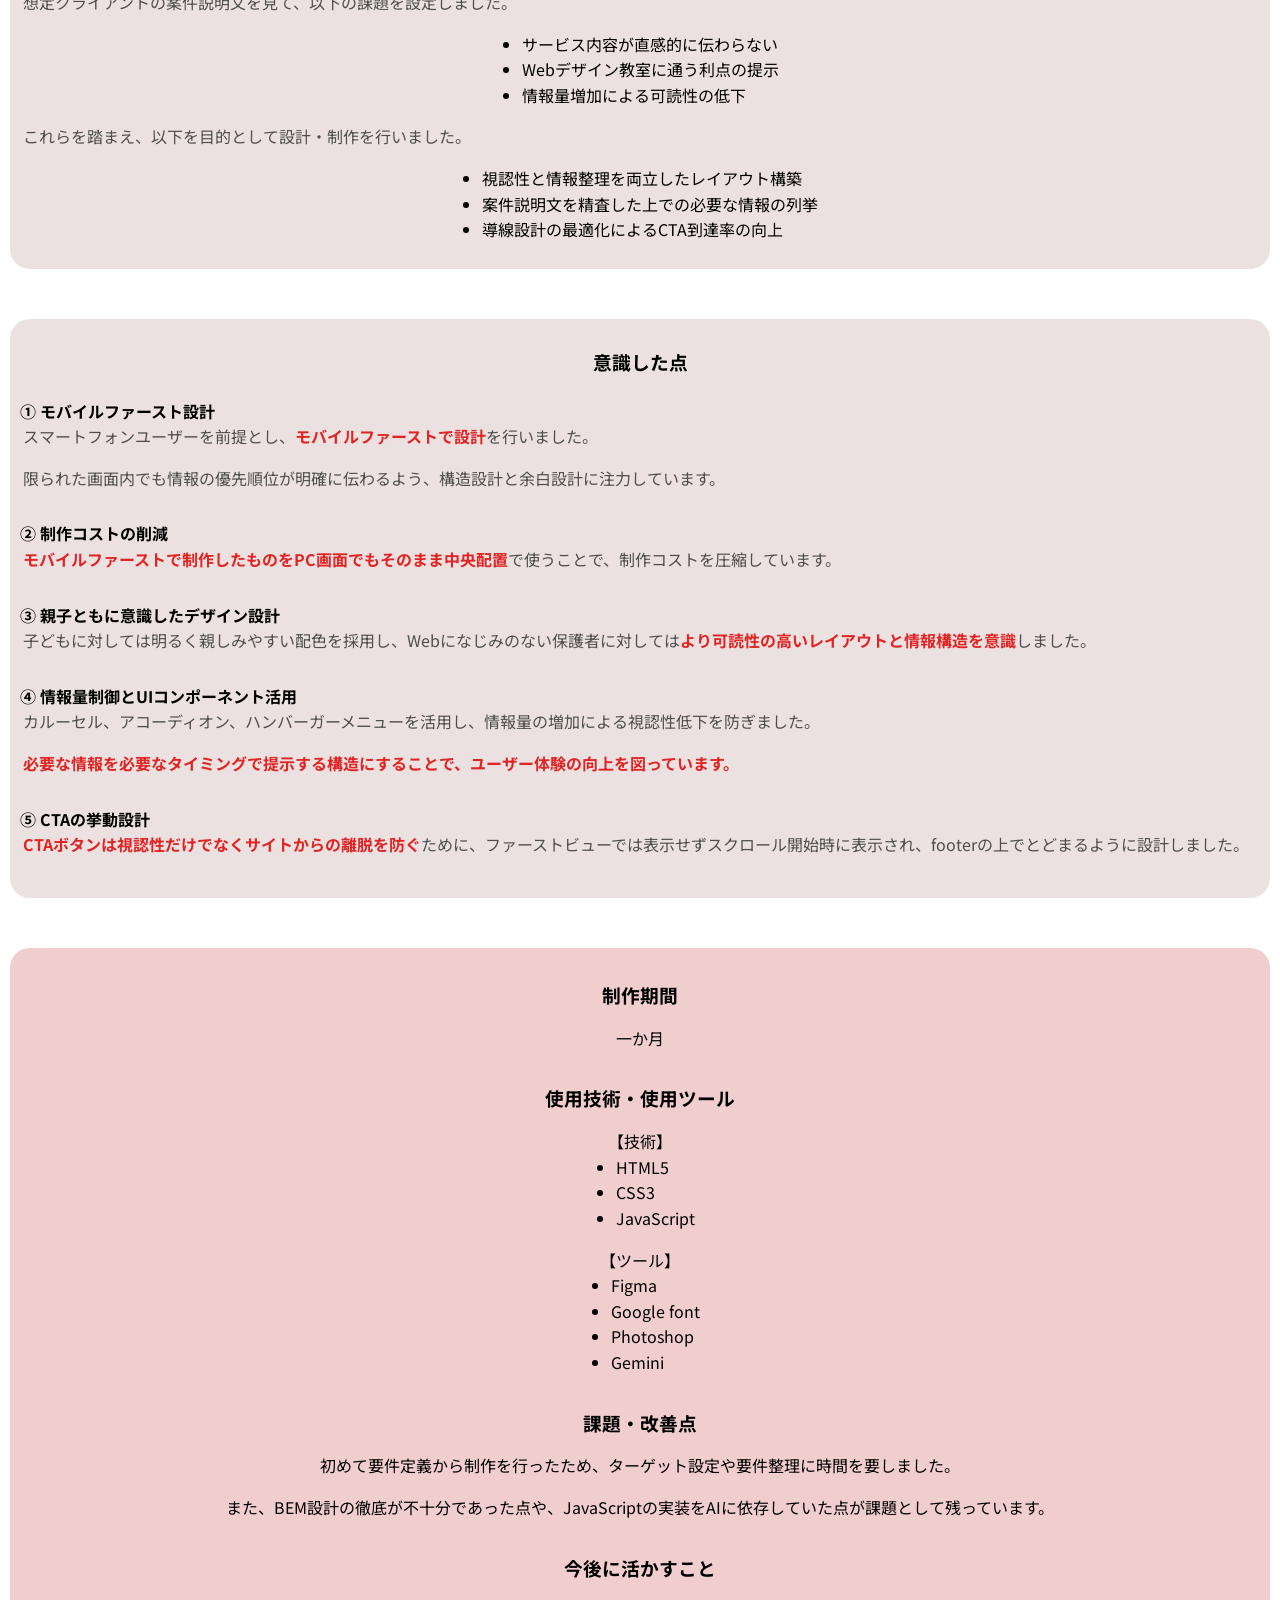
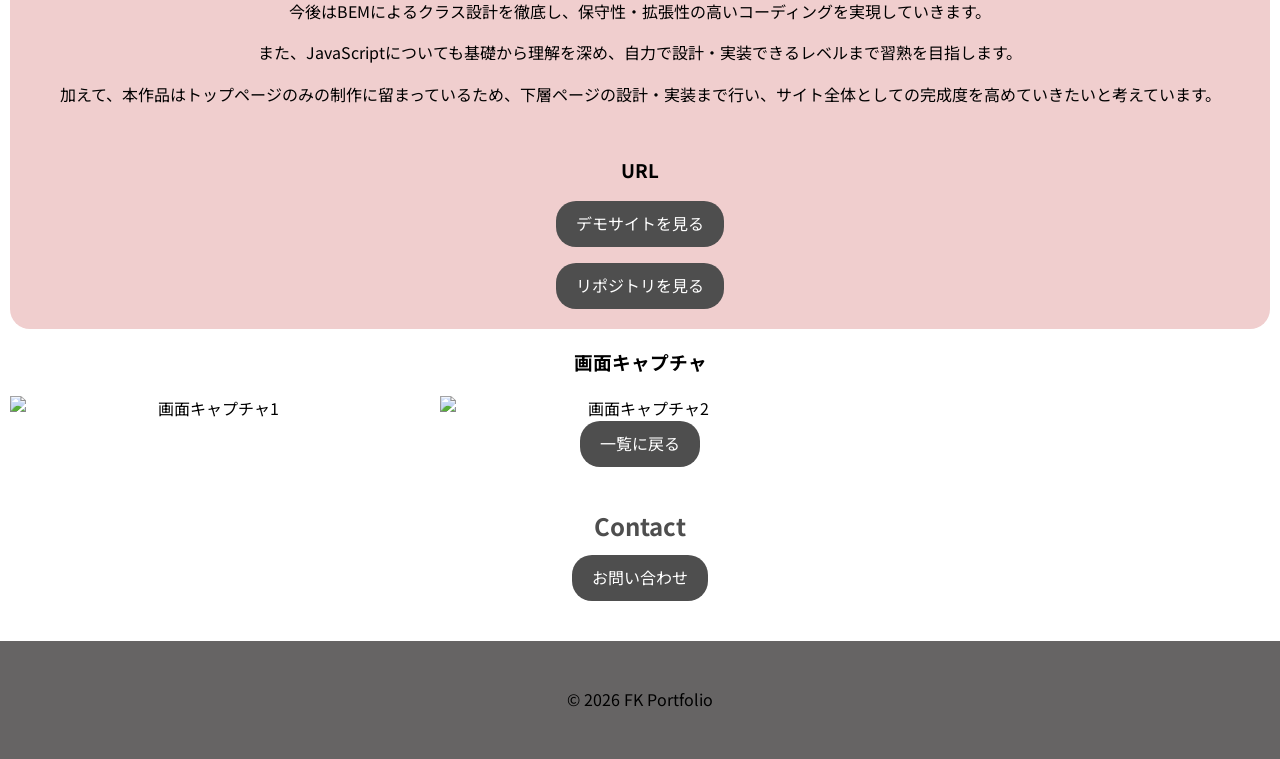
==== commit fa45876d: "/* <!-- この制作物の強み --> */を追加" ====
--- a/training_site.html
+++ b/training_site.html
@@ -71,6 +71,16 @@
                         <p>作品詳細</p>
                     </nav>
                 </div>
+            </section>
+
+            <!-- この制作物の強み -->
+            <section class="highlight">
+                <h2 class="highlight__title">【この作品の強み】</h2>
+                <ul class="highlight__list">
+                    <li>一貫対応（デザイン〜コーディング）</li>
+                    <li>ユーザー導線を意識したUI設計</li>
+                    <li>レスポンシブ対応（モバイルファースト）</li>
+                </ul>
             </section>
 
             <!-- 作品詳細 -->
@@ -200,7 +210,7 @@
                             <h3>今後に活かすこと</h3>
                             <p>今後はBEMによるクラス設計を徹底し、保守性・拡張性の高いコーディングを実現していきます。</p>
 
-                            <p>また、JavaScriptについても基礎から理解を深め、<span>自力で設計・実装できるレベルまで習熟を目指します。</span></p>
+                            <p>また、JavaScriptについても基礎から理解を深め、自力で設計・実装できるレベルまで習熟を目指します。</p>
 
                             <p>加えて、本作品はトップページのみの制作に留まっているため、下層ページの設計・実装まで行い、サイト全体としての完成度を高めていきたいと考えています。</p>
                             </p>
--- a/css/style.css
+++ b/css/style.css
@@ -393,6 +393,35 @@
 }
 
 
+/* <!-- この制作物の強み --> */
+.highlight {
+    background: #f0cece;
+    margin: 0 0 20px;
+    padding: 20px 0;
+    border-radius: 20px;
+}
+
+/* タイトル */
+.highlight__title {
+    width: fit-content;
+    font-size: 1.5rem;
+    font-weight: 700;
+    margin: 0 auto 12px;
+}
+
+.highlight ul {
+    width: fit-content;
+    margin: 0 auto 1rem;
+    padding-left: 20px;
+}
+
+.highlight__list li {
+    margin-bottom: 5px;
+    font-size: 0.9rem;
+}
+
+
+
 /* <!-- works__detail__thumbnail --> */
 .works__detail__thumbnail img {
     width: 100%;
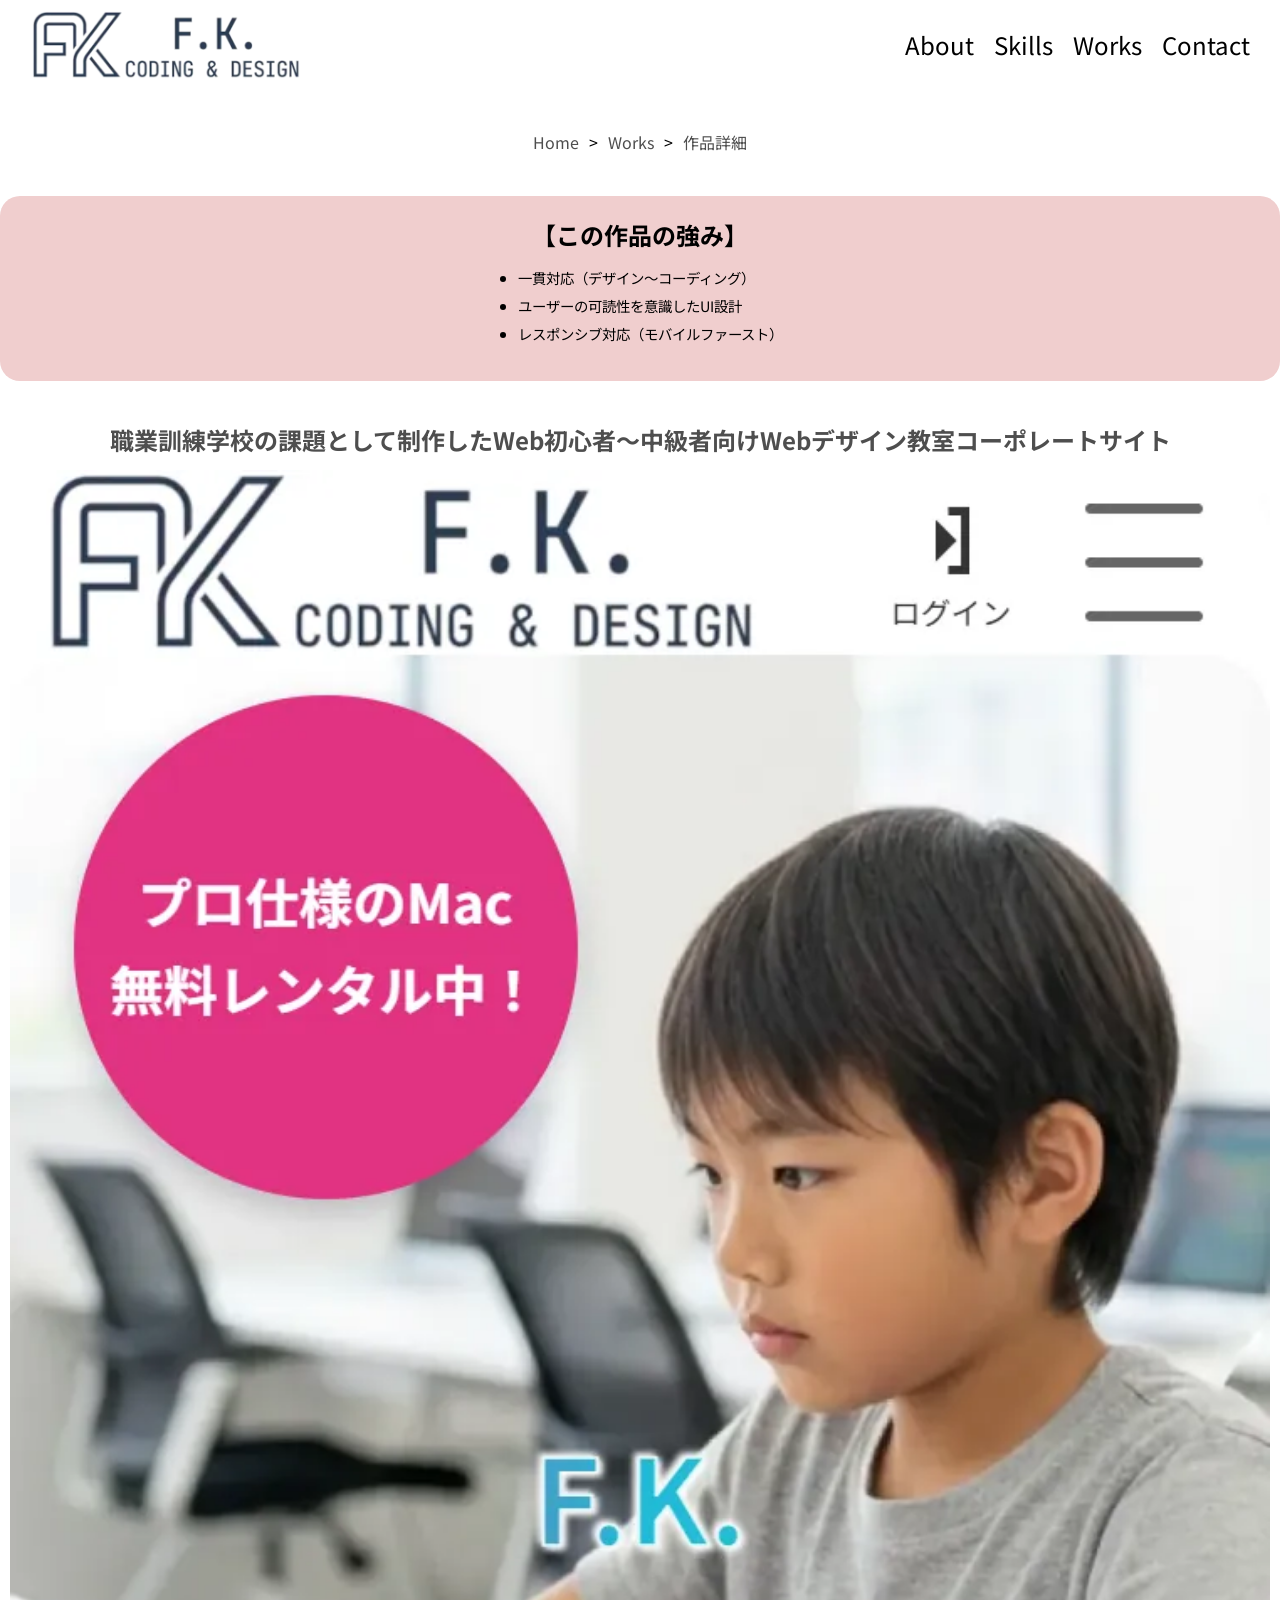
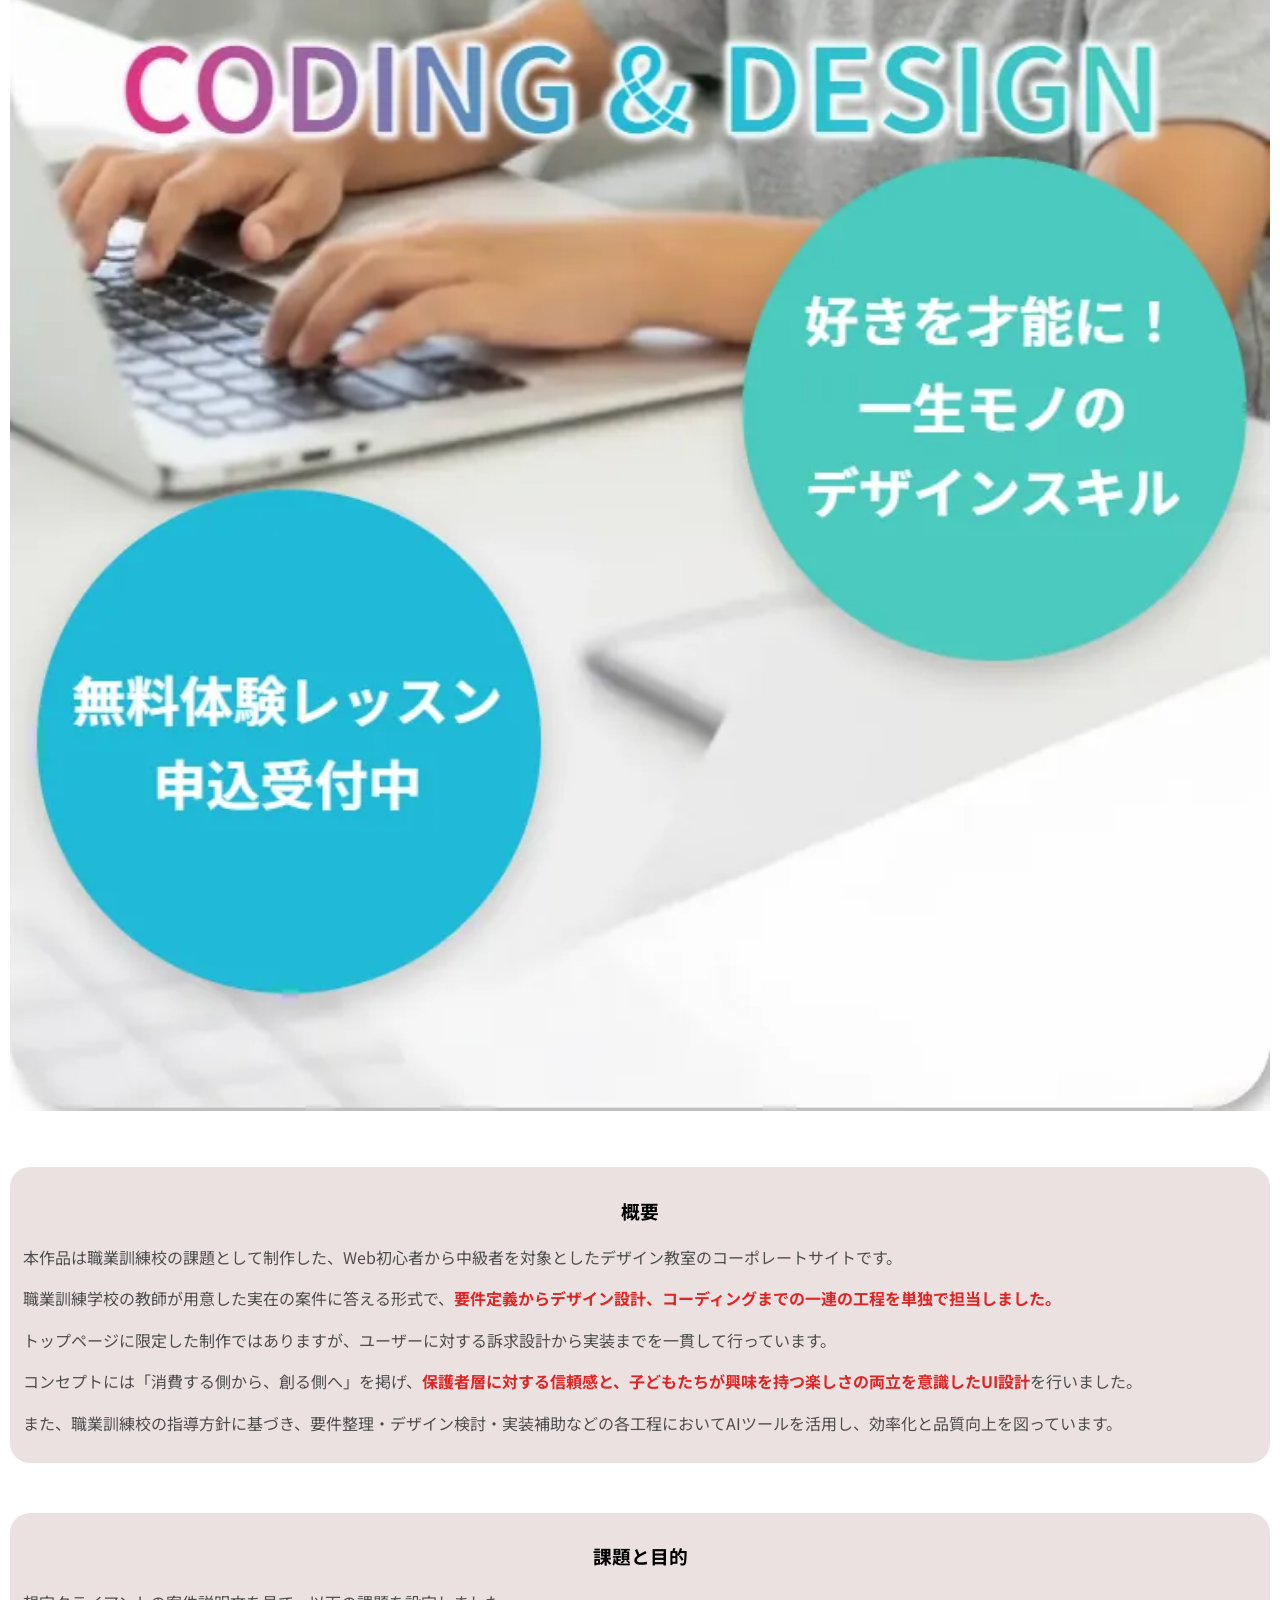
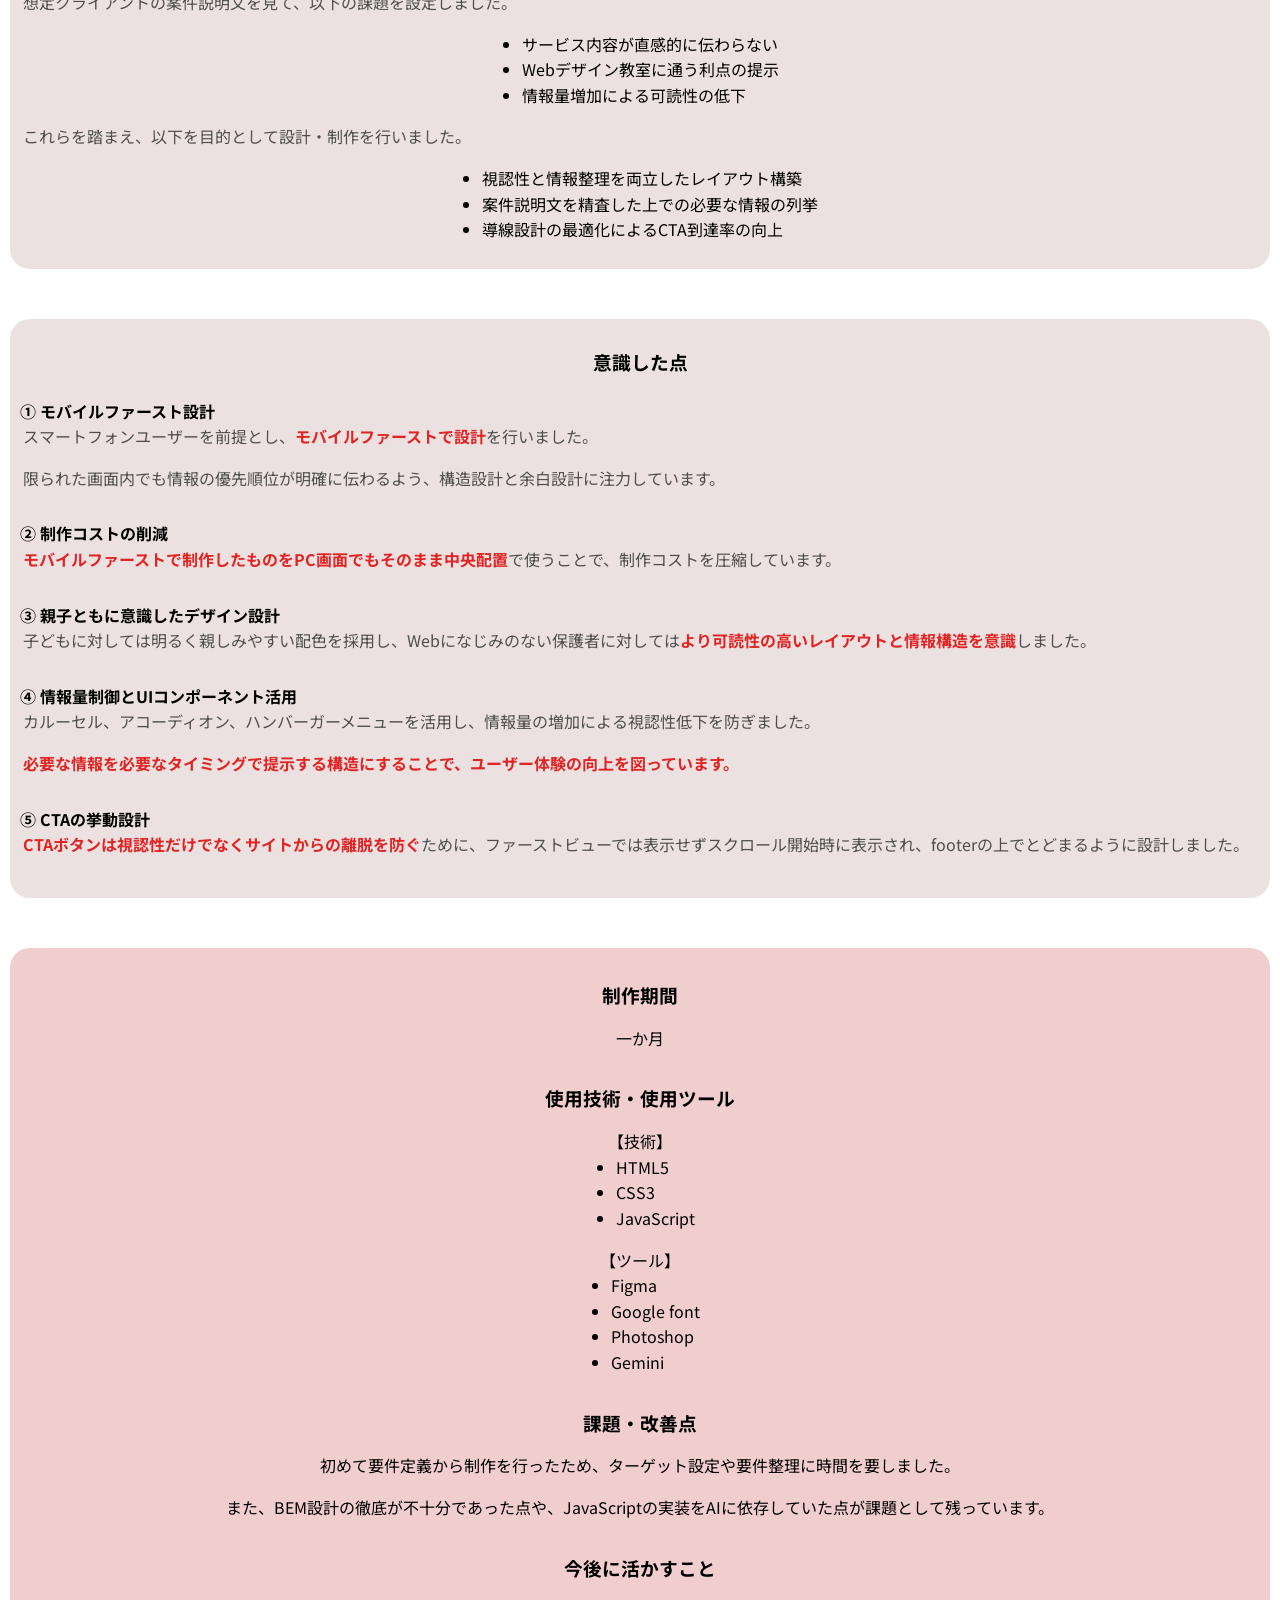
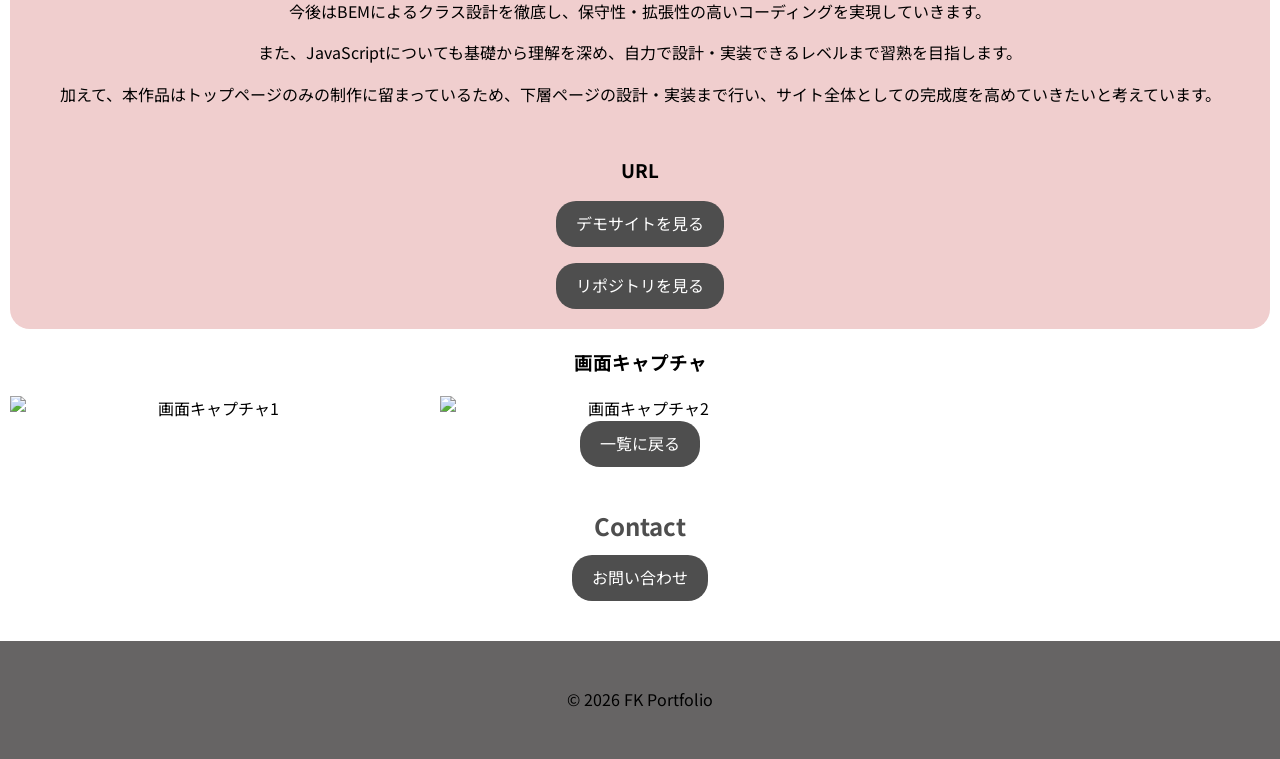
==== commit e4151960: "/* <!-- この制作物の強み --> */のテキスト編集" ====
--- a/training_site.html
+++ b/training_site.html
@@ -78,7 +78,7 @@
                 <h2 class="highlight__title">【この作品の強み】</h2>
                 <ul class="highlight__list">
                     <li>一貫対応（デザイン〜コーディング）</li>
-                    <li>ユーザー導線を意識したUI設計</li>
+                    <li>ユーザーの可読性を意識したUI設計</li>
                     <li>レスポンシブ対応（モバイルファースト）</li>
                 </ul>
             </section>
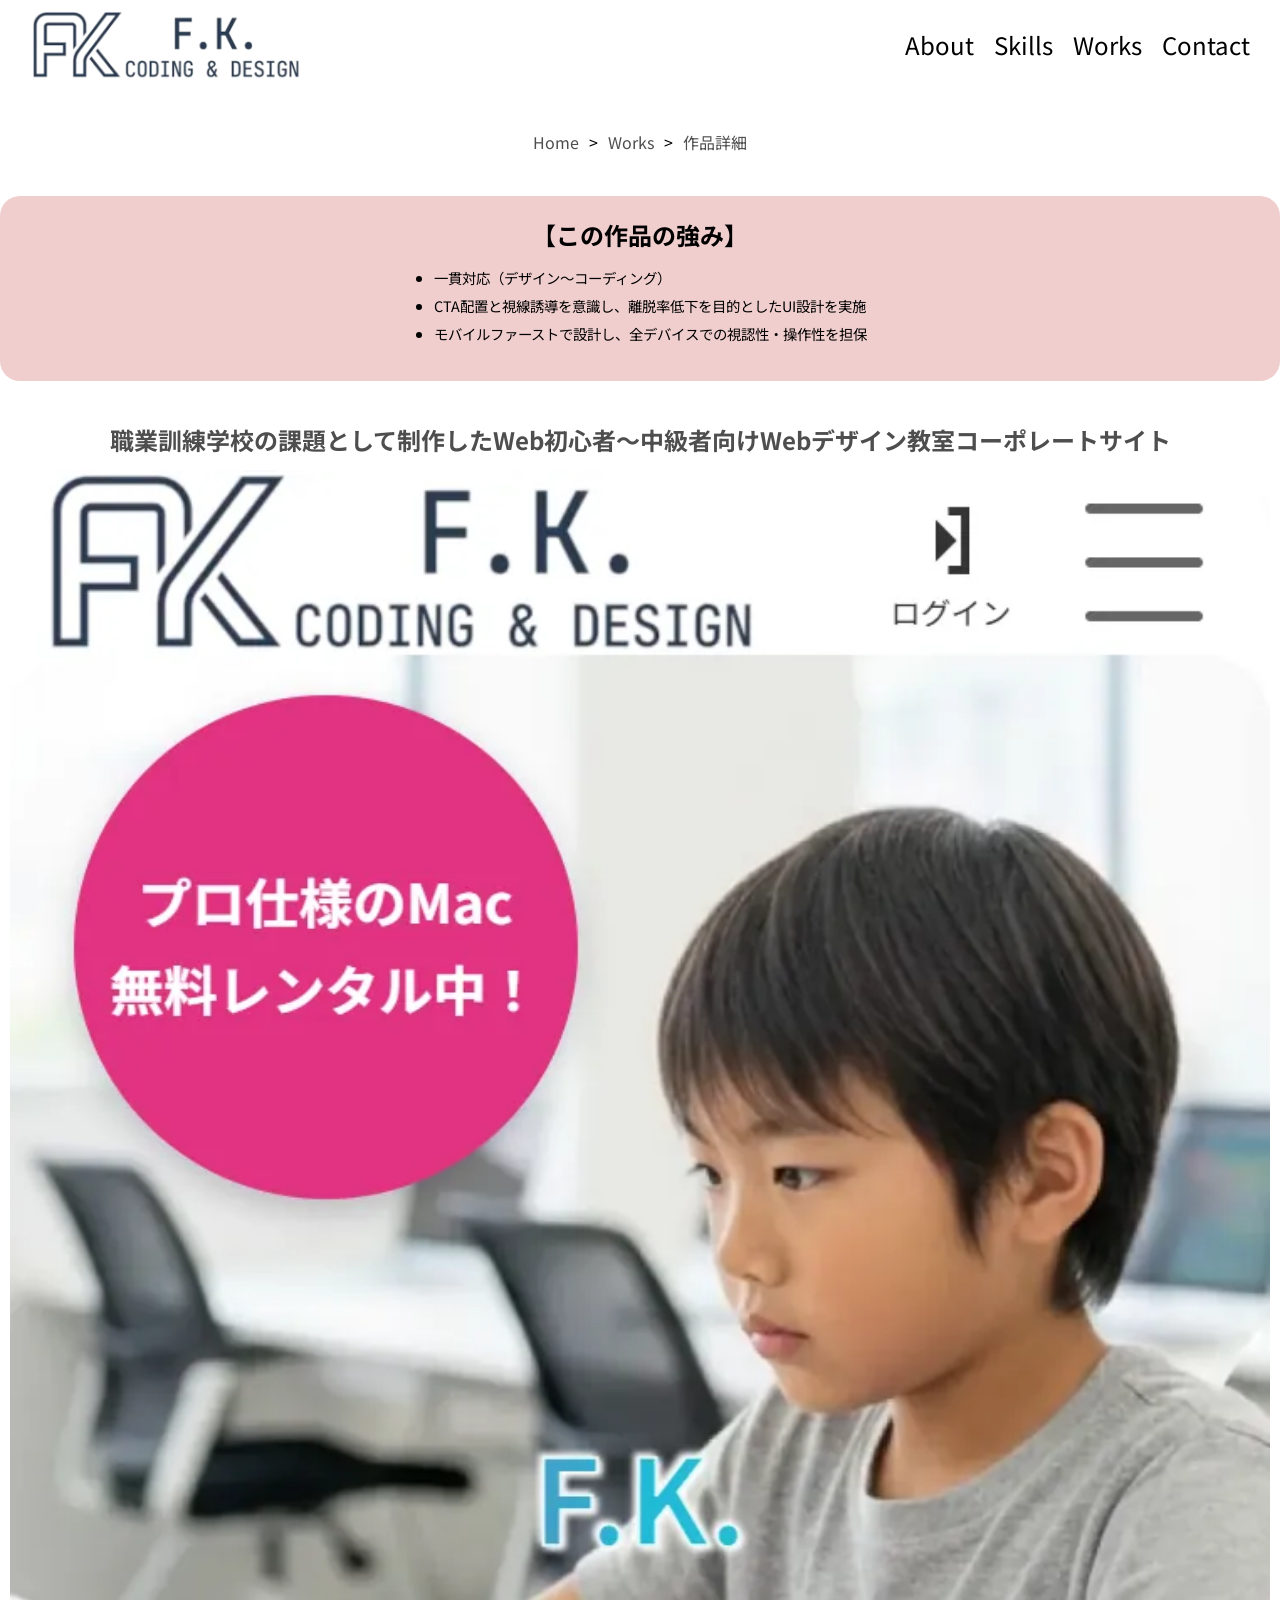
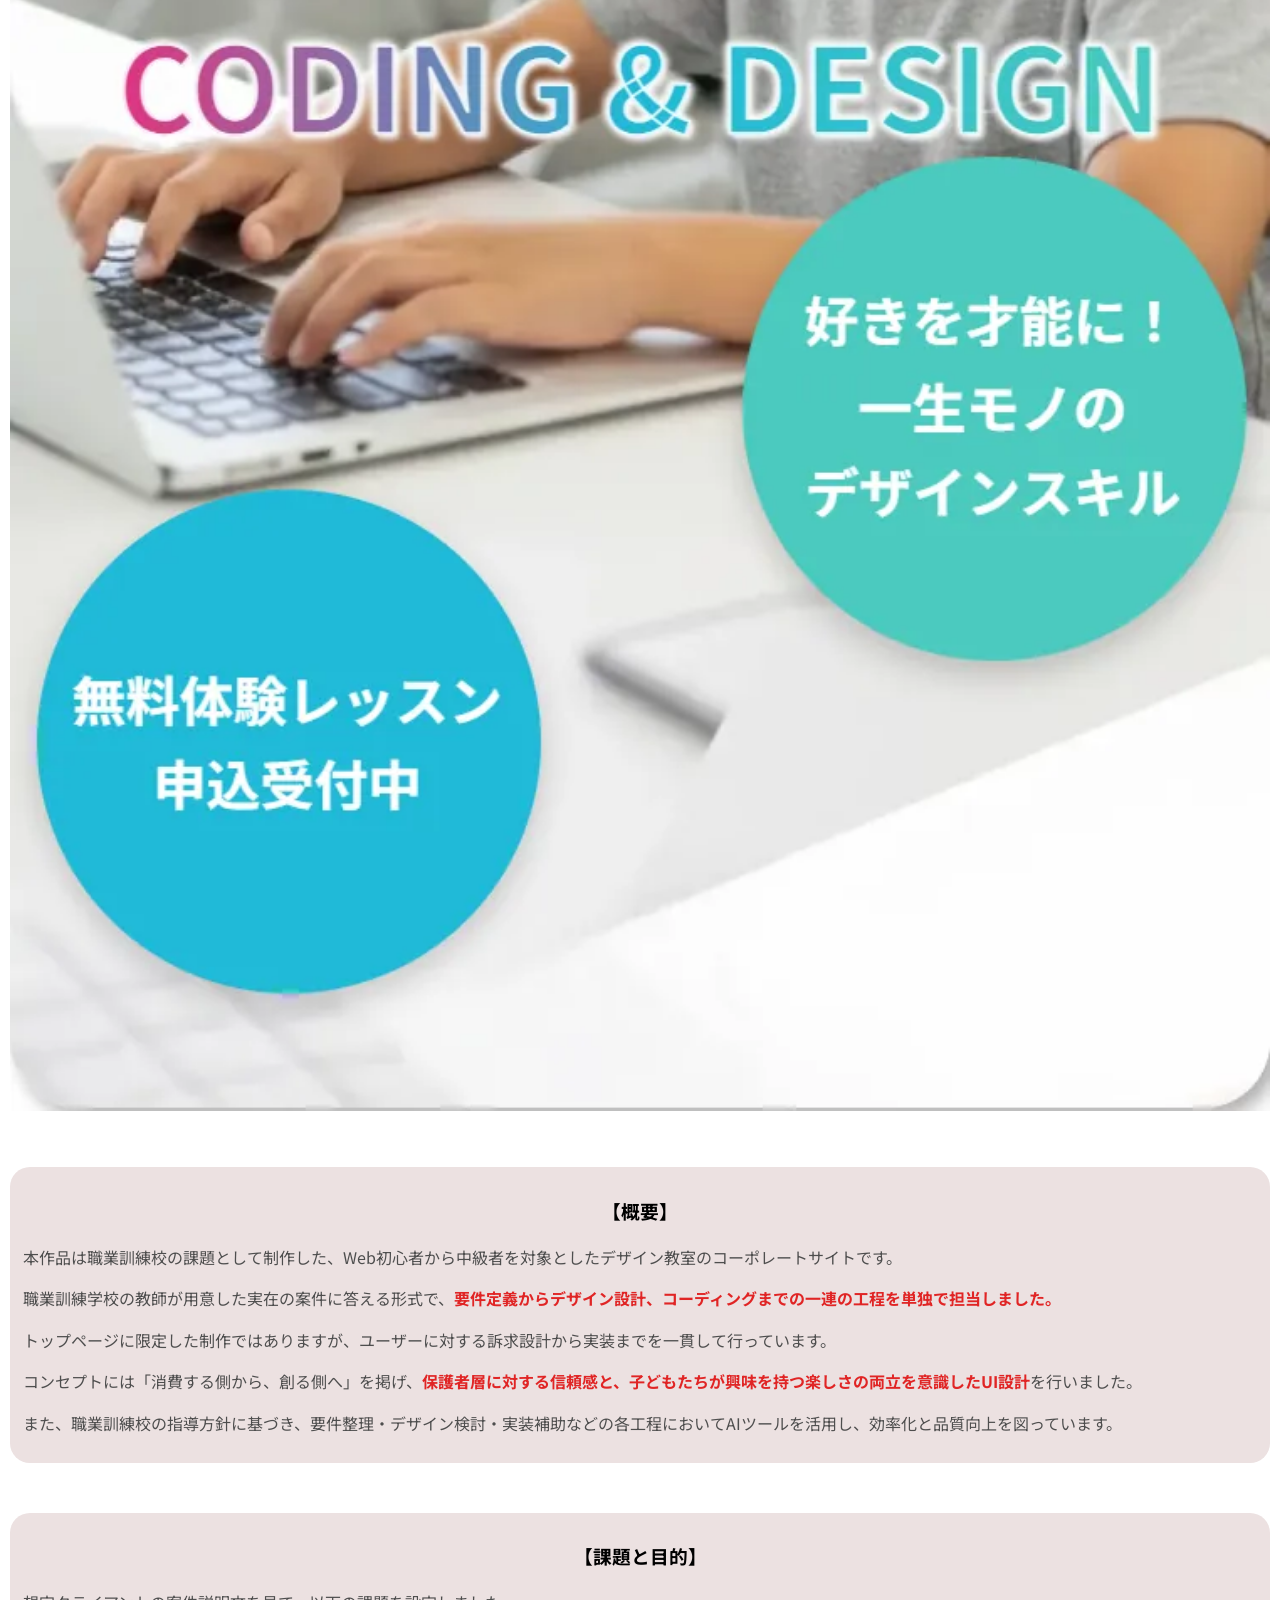
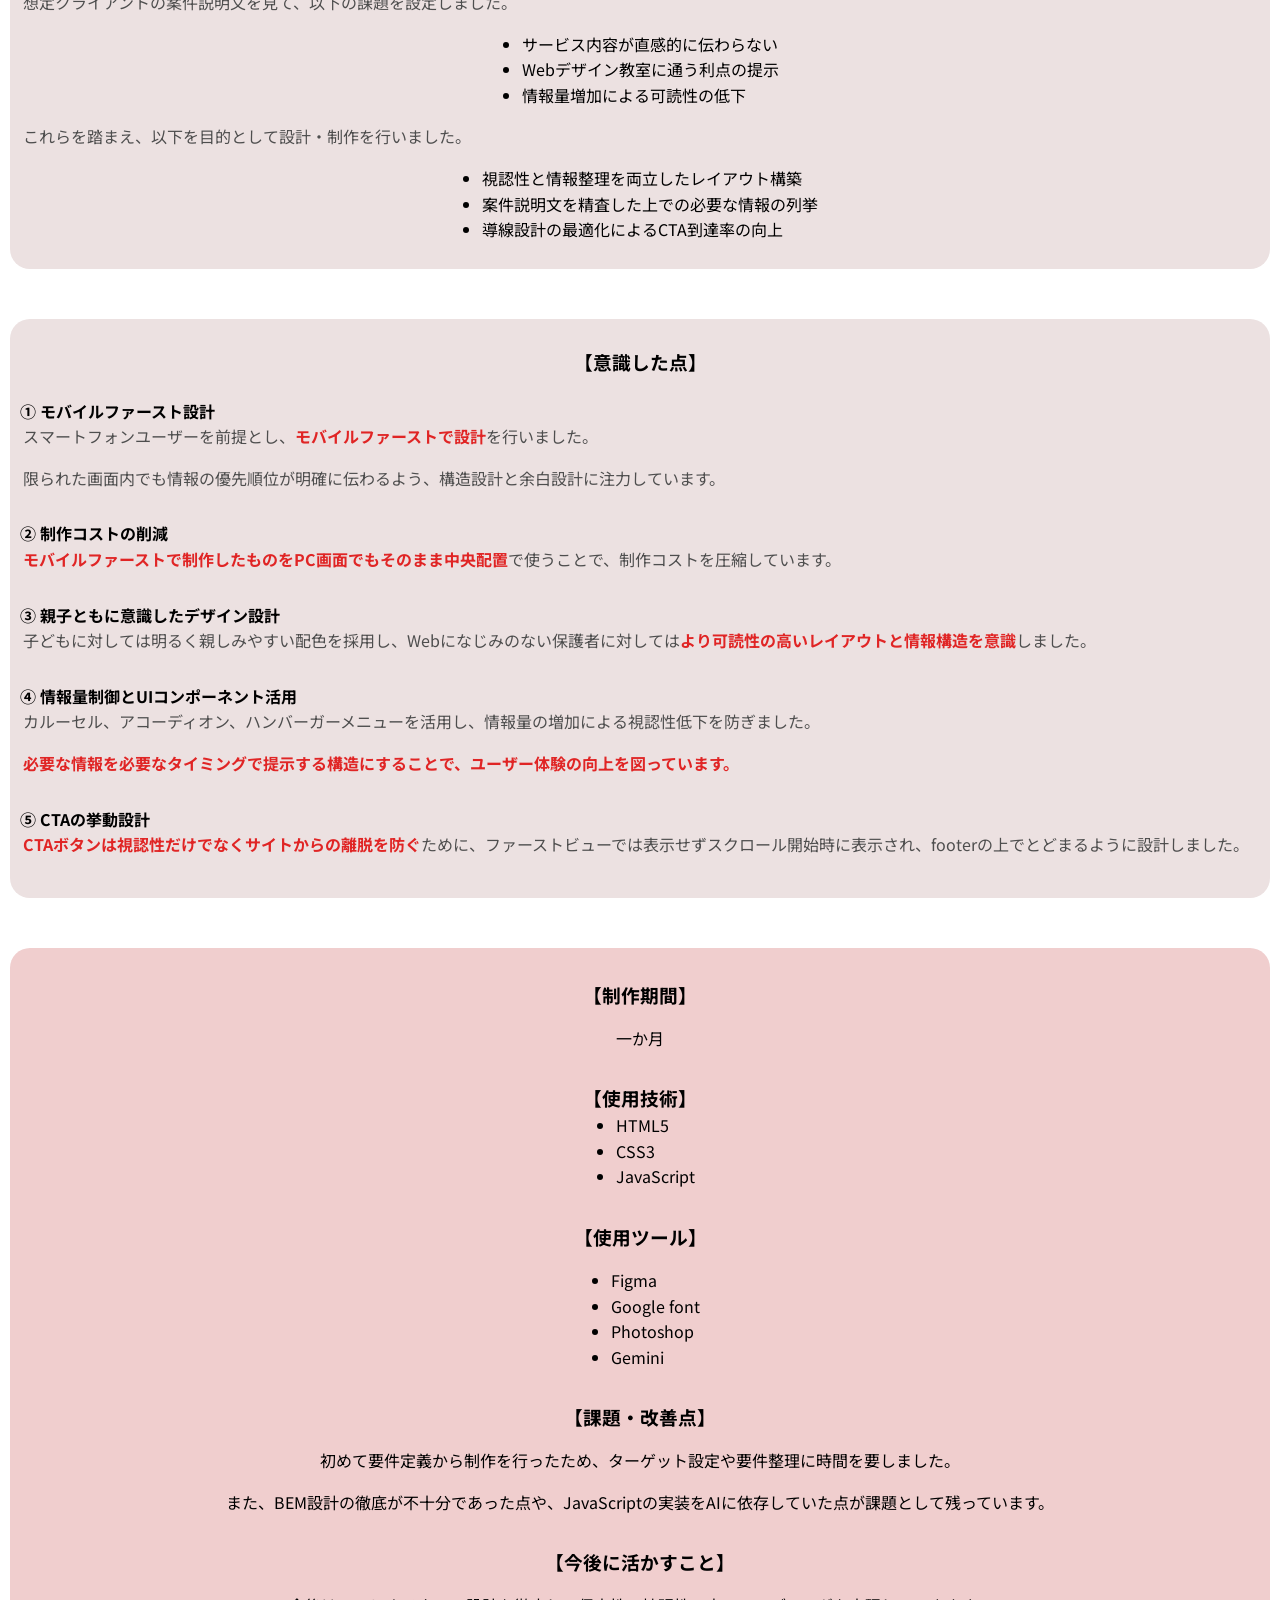
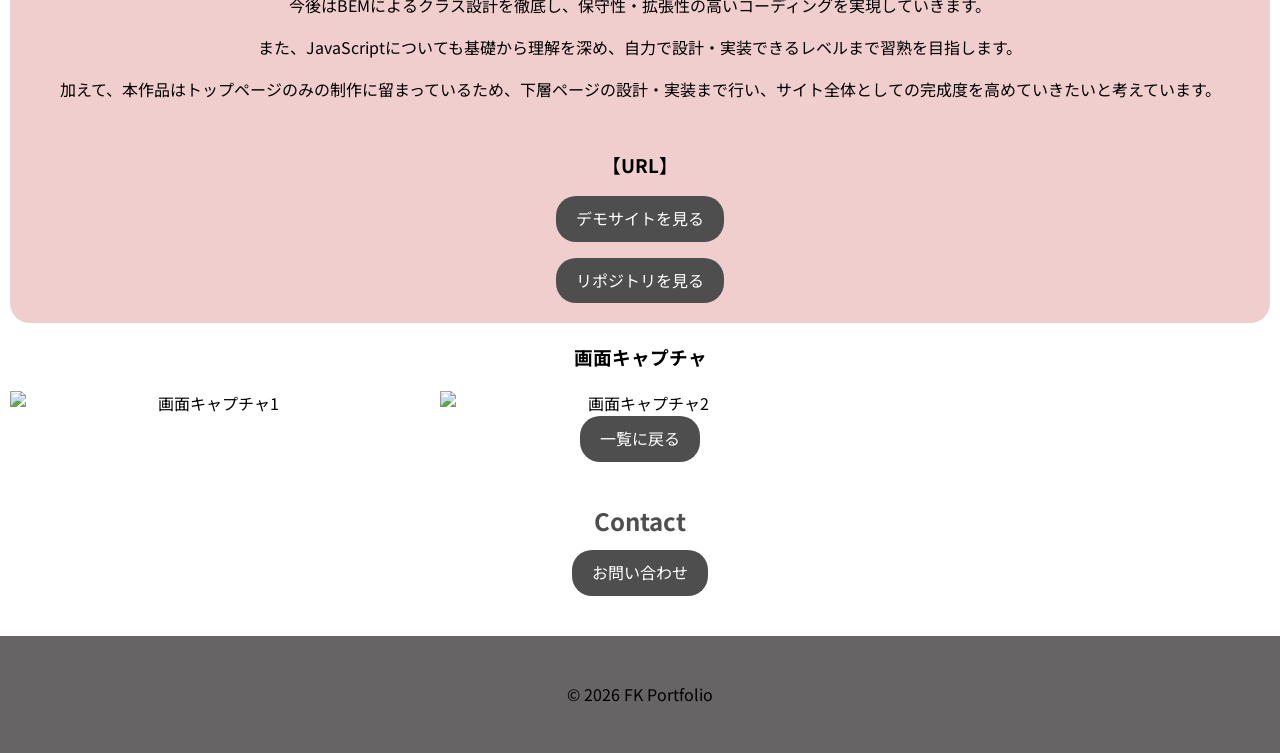
==== commit 120212f8: "class="works__detail__item"を複製" ====
--- a/training_site.html
+++ b/training_site.html
@@ -78,8 +78,8 @@
                 <h2 class="highlight__title">【この作品の強み】</h2>
                 <ul class="highlight__list">
                     <li>一貫対応（デザイン〜コーディング）</li>
-                    <li>ユーザーの可読性を意識したUI設計</li>
-                    <li>レスポンシブ対応（モバイルファースト）</li>
+                    <li>CTA配置と視線誘導を意識し、離脱率低下を目的としたUI設計を実施</li>
+                    <li>モバイルファーストで設計し、全デバイスでの視認性・操作性を担保</li>
                 </ul>
             </section>
 
@@ -99,7 +99,7 @@
 
                     <!-- 概要 -->
                     <div class="works__detail__content">
-                        <h3>概要</h3>
+                        <h3>【概要】</h3>
                         <p>本作品は職業訓練校の課題として制作した、Web初心者から中級者を対象としたデザイン教室のコーポレートサイトです。</p>
 
                         <p>職業訓練学校の教師が用意した実在の案件に答える形式で、<span>要件定義からデザイン設計、コーディングまでの一連の工程を単独で担当しました。</span></p>
@@ -113,7 +113,7 @@
 
                     <!-- 目的 -->
                     <div class="works__detail__content">
-                        <h3>課題と目的</h3>
+                        <h3>【課題と目的】</h3>
                         <p>
                             想定クライアントの案件説明文を見て、以下の課題を設定しました。
                         </p>
@@ -134,7 +134,7 @@
 
                     <!-- 意識した点 -->
                     <div class="works__detail__content">
-                        <h3>意識した点</h3>
+                        <h3>【意識した点】</h3>
                         <div class="works__detail__content__point">
                             <h4>① モバイルファースト設計</h4>
                             <p>スマートフォンユーザーを前提とし、<span>モバイルファーストで設計</span>を行いました。
@@ -170,14 +170,13 @@
                     <!-- 基本情報 -->
                     <div class="works__detail__info">
                         <div class="works__detail__item">
-                            <h3>制作期間</h3>
+                            <h3>【制作期間】</h3>
                             <p>一か月</p>
                         </div>
 
                         <div class="works__detail__item">
-                            <h3>使用技術・使用ツール</h3>
                             <div>
-                                <p>【技術】</p>
+                                <h3>【使用技術】</h3>
                                 <ul>
                                     <li>HTML5</li>
                                     <li>CSS3</li>
@@ -185,20 +184,22 @@
                                 </ul>
                             </div>
 
-                            <div>
-                                <p>【ツール】</p>
-                                <ul>
-                                    <li>Figma</li>
-                                    <li>Google font</li>
-                                    <li>Photoshop</li>
-                                    <li>Gemini</li>
-                                </ul>
-                            </div>
-                        </div>
+                        </div>
+
+                        <div class="works__detail__item">
+                            <h3>【使用ツール】</h3>
+                            <ul>
+                                <li>Figma</li>
+                                <li>Google font</li>
+                                <li>Photoshop</li>
+                                <li>Gemini</li>
+                            </ul>
+                        </div>
+
 
                         <!-- 課題・改善点 -->
                         <div class="works__detail__item">
-                            <h3>課題・改善点</h3>
+                            <h3>【課題・改善点】</h3>
                             <p>初めて要件定義から制作を行ったため、ターゲット設定や要件整理に時間を要しました。</p>
 
                             <p>また、BEM設計の徹底が不十分であった点や、JavaScriptの実装をAIに依存していた点が課題として残っています。
@@ -207,7 +208,7 @@
 
                         <!-- 今後に活かすこと -->
                         <div class="works__detail__item">
-                            <h3>今後に活かすこと</h3>
+                            <h3>【今後に活かすこと】</h3>
                             <p>今後はBEMによるクラス設計を徹底し、保守性・拡張性の高いコーディングを実現していきます。</p>
 
                             <p>また、JavaScriptについても基礎から理解を深め、自力で設計・実装できるレベルまで習熟を目指します。</p>
@@ -217,7 +218,7 @@
                         </div>
 
                         <div class="works__detail__item">
-                            <h3>URL</h3>
+                            <h3>【URL】</h3>
                             <p>
                                 <a href="https://kosaki-web.github.io/training-site/" class="button" target="_blank"
                                     rel="noopener">
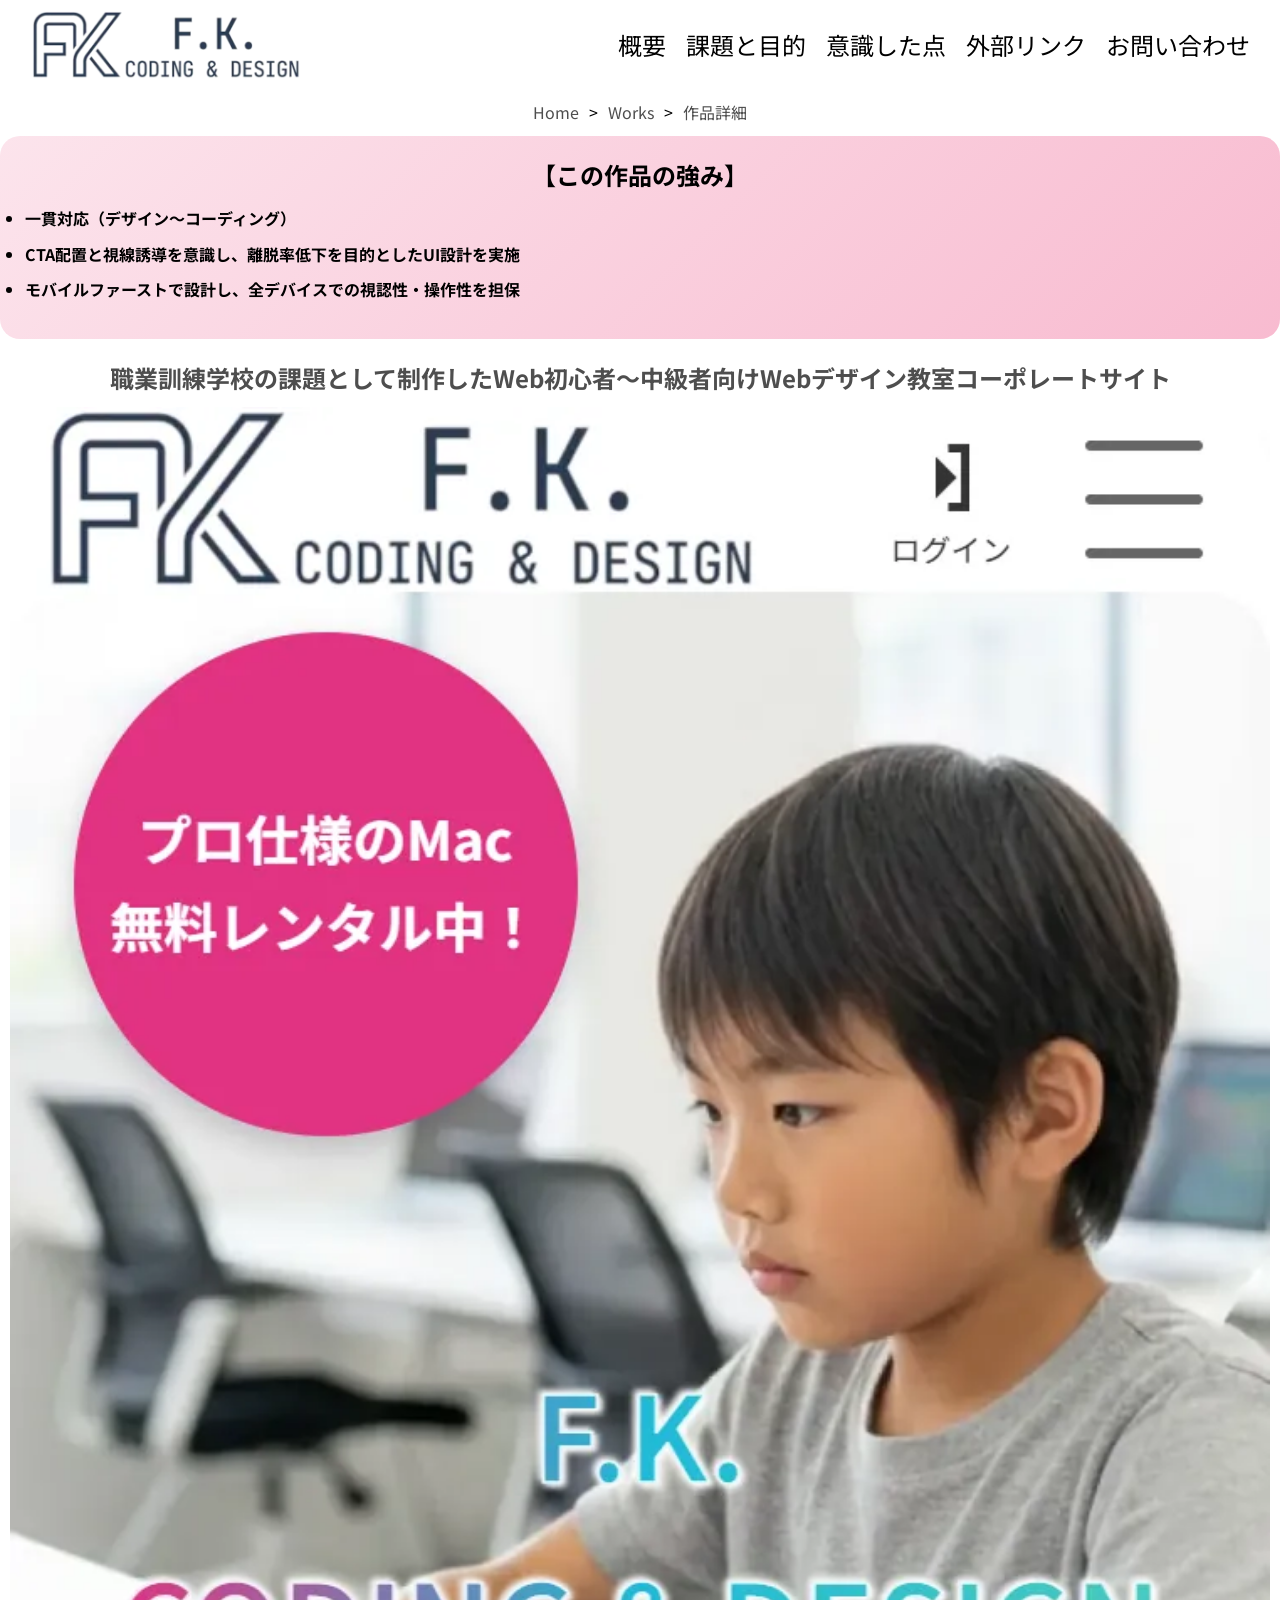
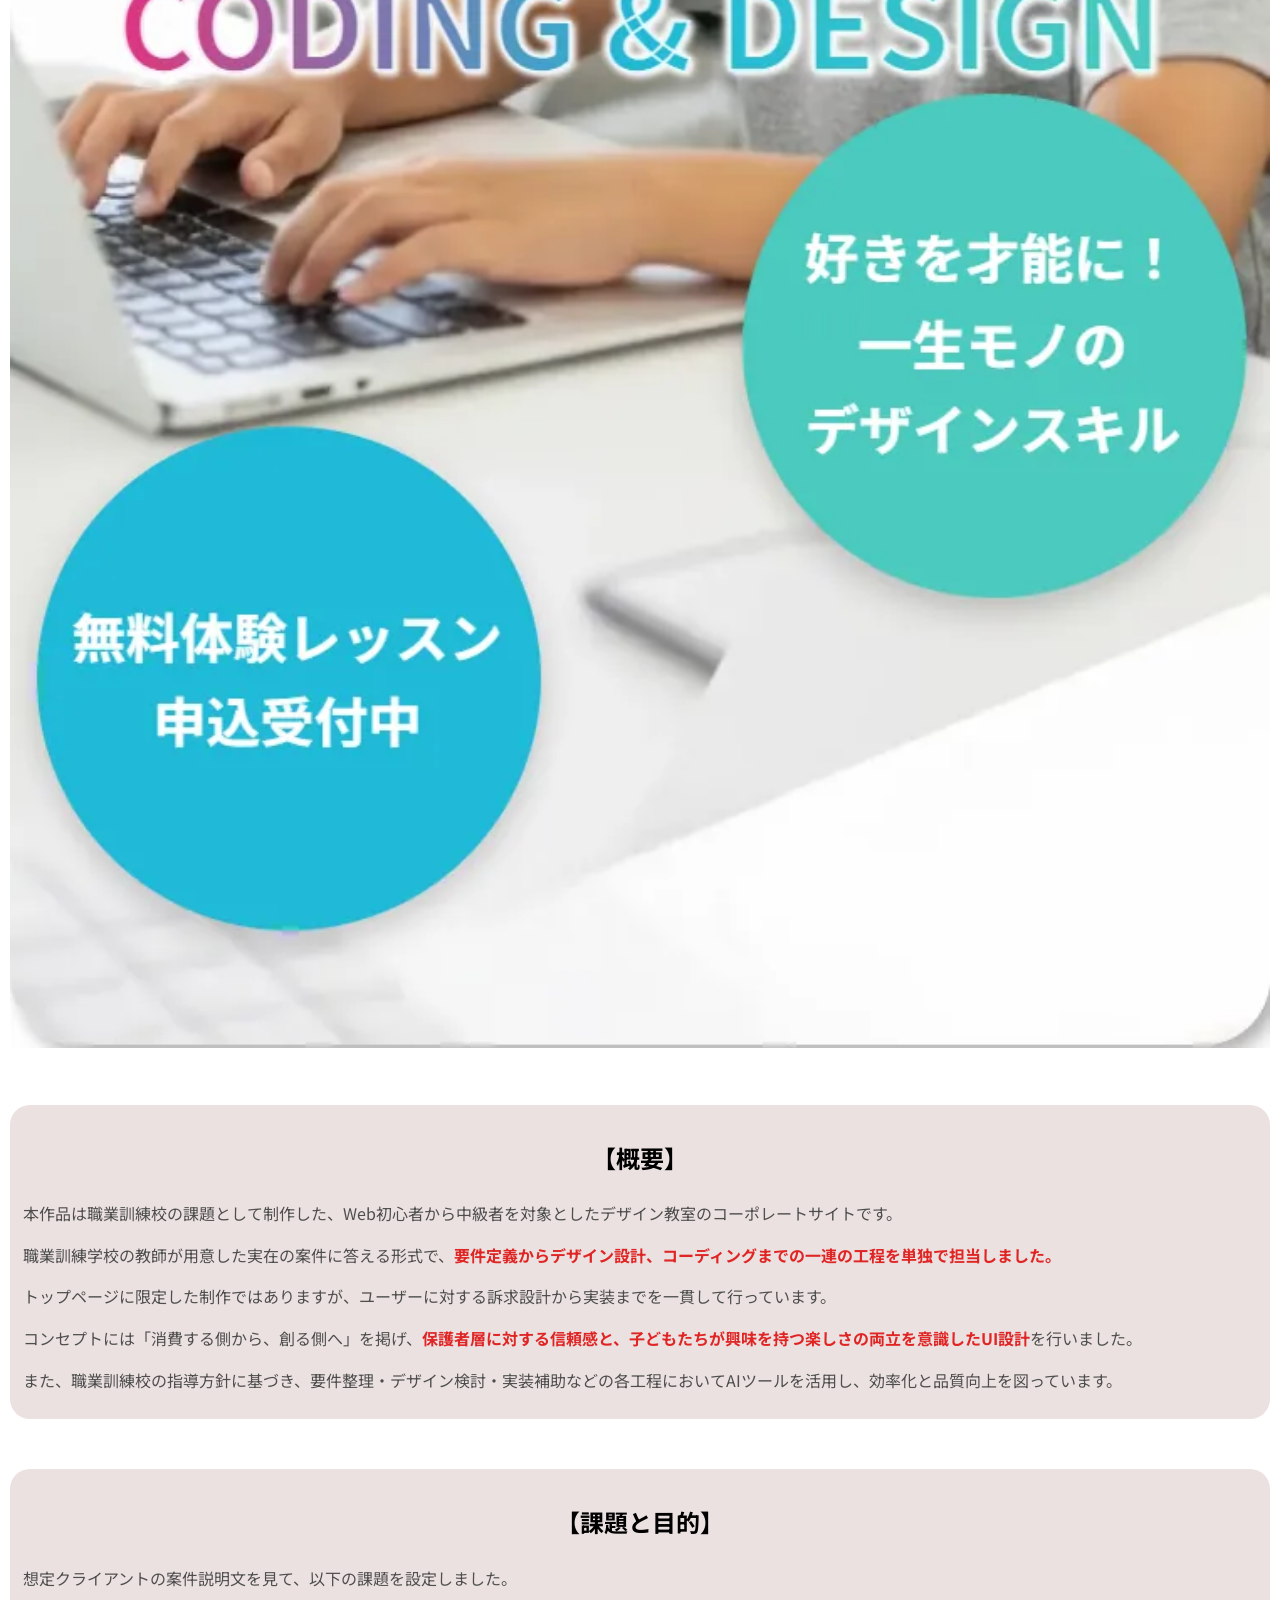
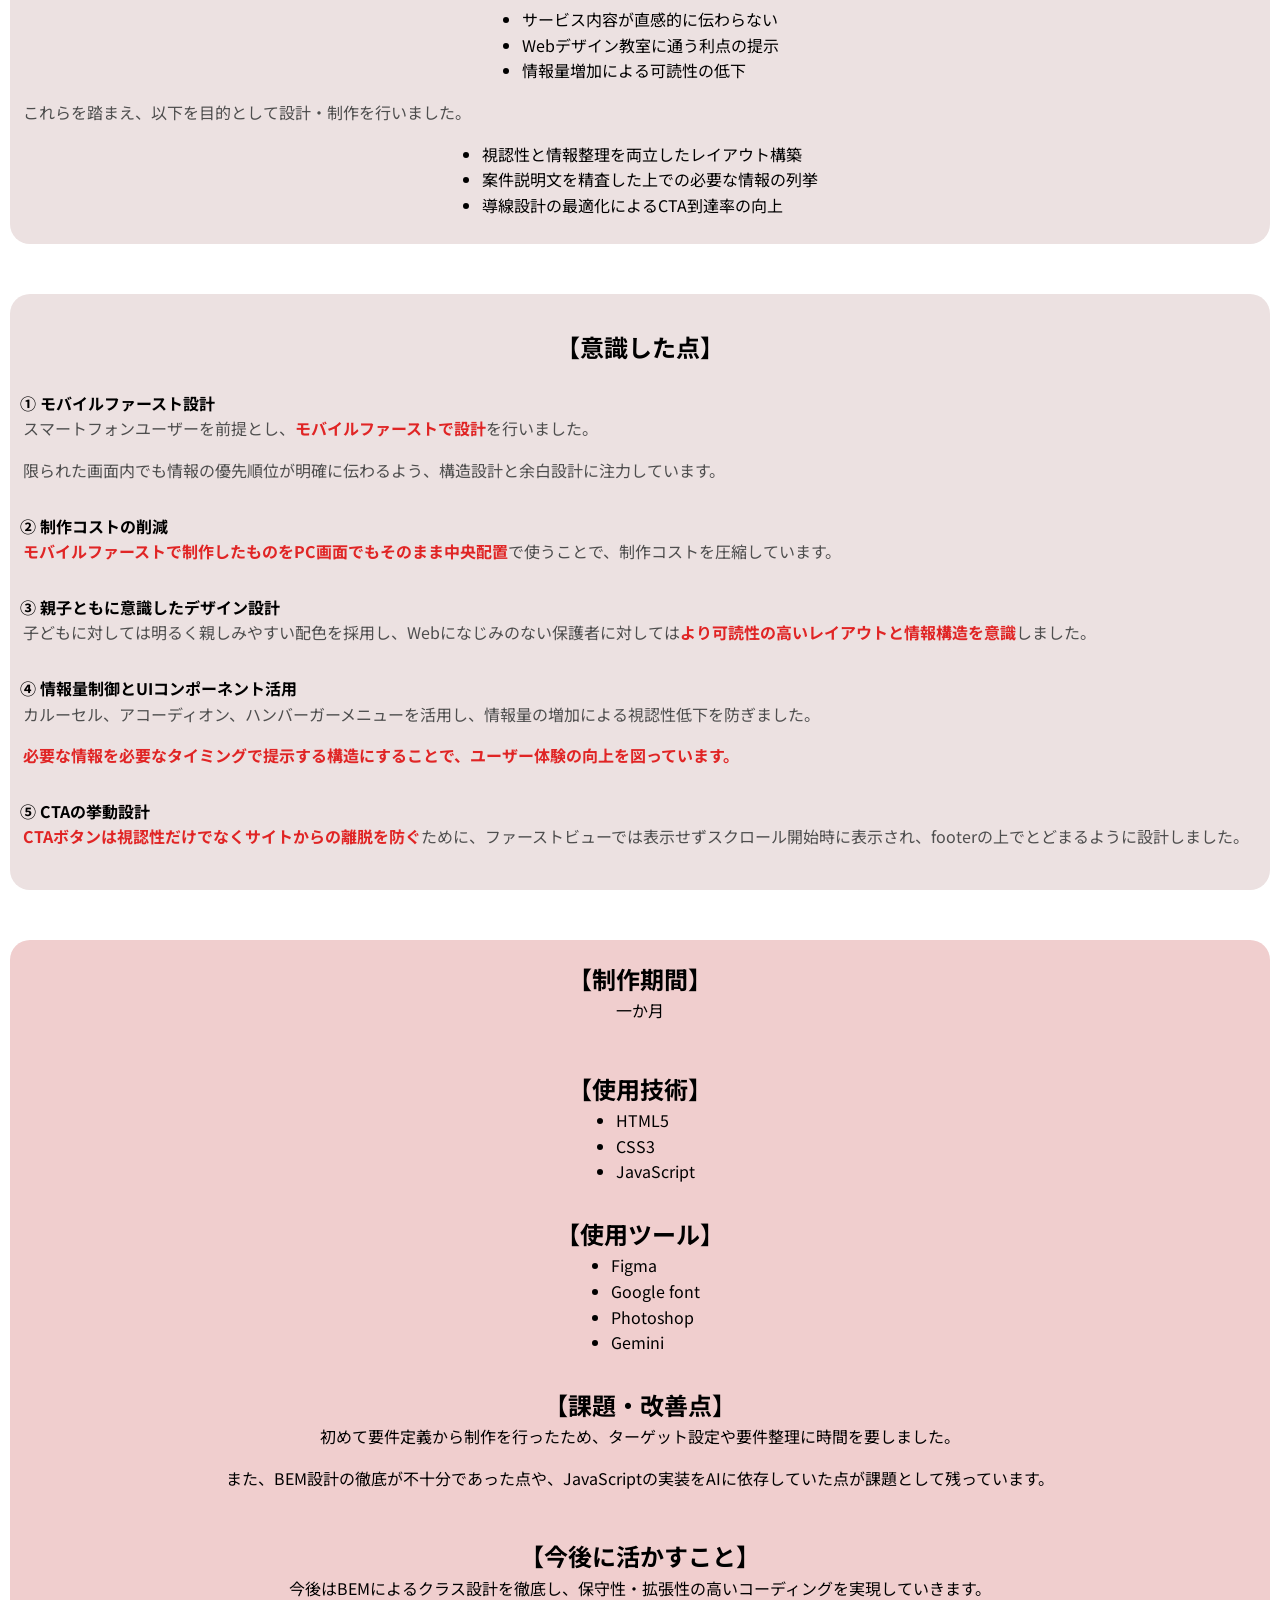
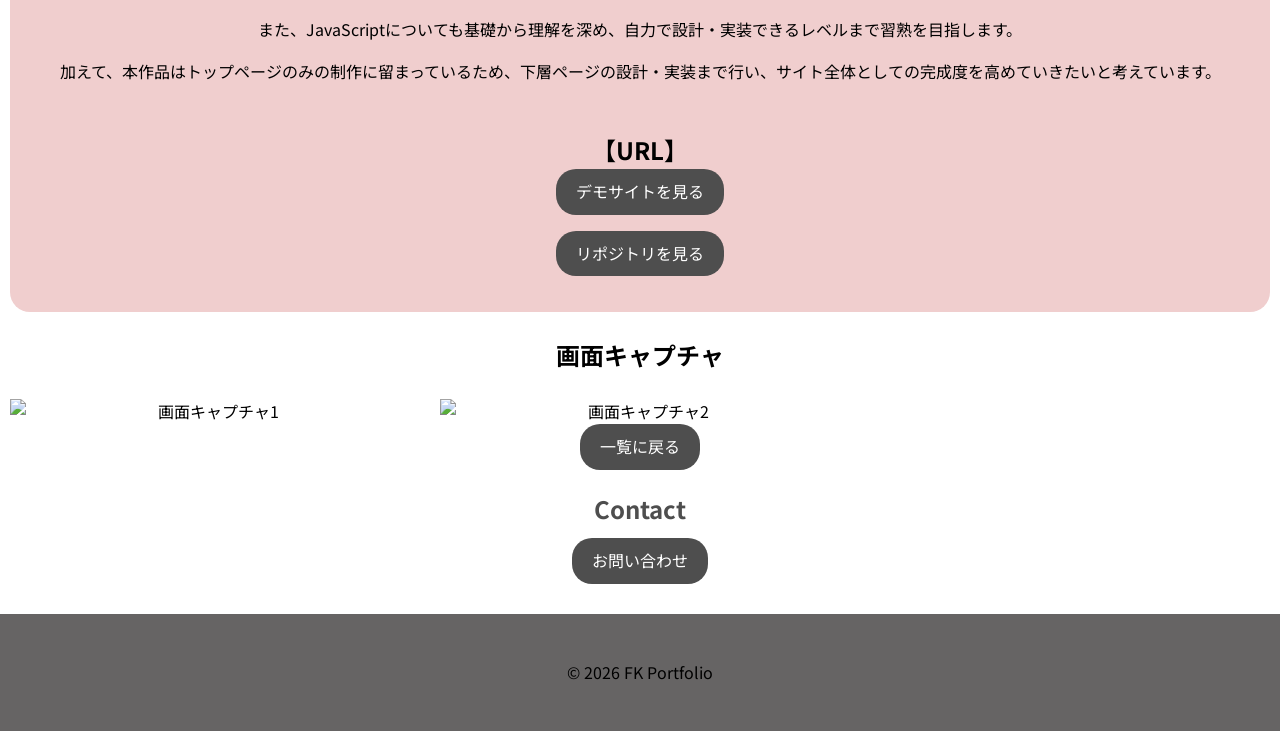
==== commit 4212d4b6: "ハンバーガーメニューのリンク調整" ====
--- a/training_site.html
+++ b/training_site.html
@@ -33,10 +33,11 @@
 
             <nav class="header__nav" id="nav">
                 <ul class="header__list">
-                    <li><a href="#about">About</a></li>
-                    <li><a href="#skills">Skills</a></li>
-                    <li><a href="#works">Works</a></li>
-                    <li><a href="#contact">Contact</a></li>
+                    <li><a href="#overview">概要</a></li>
+                    <li><a href="#challenges">課題と目的</a></li>
+                    <li><a href="#points">意識した点</a></li>
+                    <li><a href="#url">外部リンク</a></li>
+                    <li><a href="#contact">お問い合わせ</a></li>
                 </ul>
             </nav>
 
@@ -49,10 +50,11 @@
 
         <nav class="menu__overlay" id="js__menu__overlay">
             <ul class="menu__list">
-                <li><a href="#about">About</a></li>
-                <li><a href="#skills">Skills</a></li>
-                <li><a href="#works">Works</a></li>
-                <li><a href="#contact">Contact</a></li>
+                <li><a href="#overview">概要</a></li>
+                <li><a href="#challenges">課題と目的</a></li>
+                <li><a href="#points">意識した点</a></li>
+                <li><a href="#url">外部リンク</a></li>
+                <li><a href="#contact">お問い合わせ</a></li>
             </ul>
         </nav>
 
@@ -98,7 +100,7 @@
                     </div>
 
                     <!-- 概要 -->
-                    <div class="works__detail__content">
+                    <div id="overview" class="works__detail__content">
                         <h3>【概要】</h3>
                         <p>本作品は職業訓練校の課題として制作した、Web初心者から中級者を対象としたデザイン教室のコーポレートサイトです。</p>
 
@@ -112,7 +114,7 @@
                     </div>
 
                     <!-- 目的 -->
-                    <div class="works__detail__content">
+                    <div id="challenges" class="works__detail__content">
                         <h3>【課題と目的】</h3>
                         <p>
                             想定クライアントの案件説明文を見て、以下の課題を設定しました。
@@ -134,7 +136,7 @@
 
                     <!-- 意識した点 -->
                     <div class="works__detail__content">
-                        <h3>【意識した点】</h3>
+                        <h3 id="points">【意識した点】</h3>
                         <div class="works__detail__content__point">
                             <h4>① モバイルファースト設計</h4>
                             <p>スマートフォンユーザーを前提とし、<span>モバイルファーストで設計</span>を行いました。
@@ -218,7 +220,7 @@
                         </div>
 
                         <div class="works__detail__item">
-                            <h3>【URL】</h3>
+                            <h3 id="url">【URL】</h3>
                             <p>
                                 <a href="https://kosaki-web.github.io/training-site/" class="button" target="_blank"
                                     rel="noopener">
--- a/css/style.css
+++ b/css/style.css
@@ -40,9 +40,6 @@
     text-align: left;
 }
 
-.section {
-    margin: var(--space) 0;
-}
 
 
 /* =========================
@@ -371,12 +368,18 @@
 /* =========================
    training_site
 ========================= */
+
+h3 {
+    font-size: 1.5rem;
+}
+
 /* <!-- パンくず --> */
 
 .breadcrumb {
     display: flex;
     justify-content: center;
     gap: 10px;
+    padding: 10px;
 }
 
 .breadcrumb a {
@@ -397,8 +400,10 @@
 .highlight {
     background: #f0cece;
     margin: 0 0 20px;
-    padding: 20px 0;
+    padding: 20px 5px;
     border-radius: 20px;
+    background: linear-gradient(135deg, #fce4ec, #f8bbd0);
+    font-weight: bold;
 }
 
 /* タイトル */
@@ -410,14 +415,13 @@
 }
 
 .highlight ul {
-    width: fit-content;
     margin: 0 auto 1rem;
     padding-left: 20px;
 }
 
 .highlight__list li {
-    margin-bottom: 5px;
-    font-size: 0.9rem;
+    margin-bottom: 10px;
+    width: fit-content;
 }
 
 
@@ -469,27 +473,31 @@
     background-color: #f0cece;
     border-radius: 20px;
     text-align: center;
-    padding: 0 10px 20px;
+    padding: 20px 10px;
+    display: grid;
+    gap: 30px;
 }
 
 
 /* <!-- works__detail__item --> */
-.works__detail__item {
-    display: grid;
-    gap: 1rem;
-}
-
 .works__detail__item h3 {
-    margin: 2rem auto 0;
+    margin: 0 auto 0;
+    font-size: 1.5rem;
 }
 
 .works__detail__item p {
     text-align: justify;
     width: fit-content;
-    margin: auto;
+    margin: 0 auto 1rem;
 }
 
 .works__detail__item span {
     color: #e02525;
     font-weight: bold;
+}
+
+
+/* <!-- Contact --> */
+#contact {
+    margin-bottom: 30px;
 }
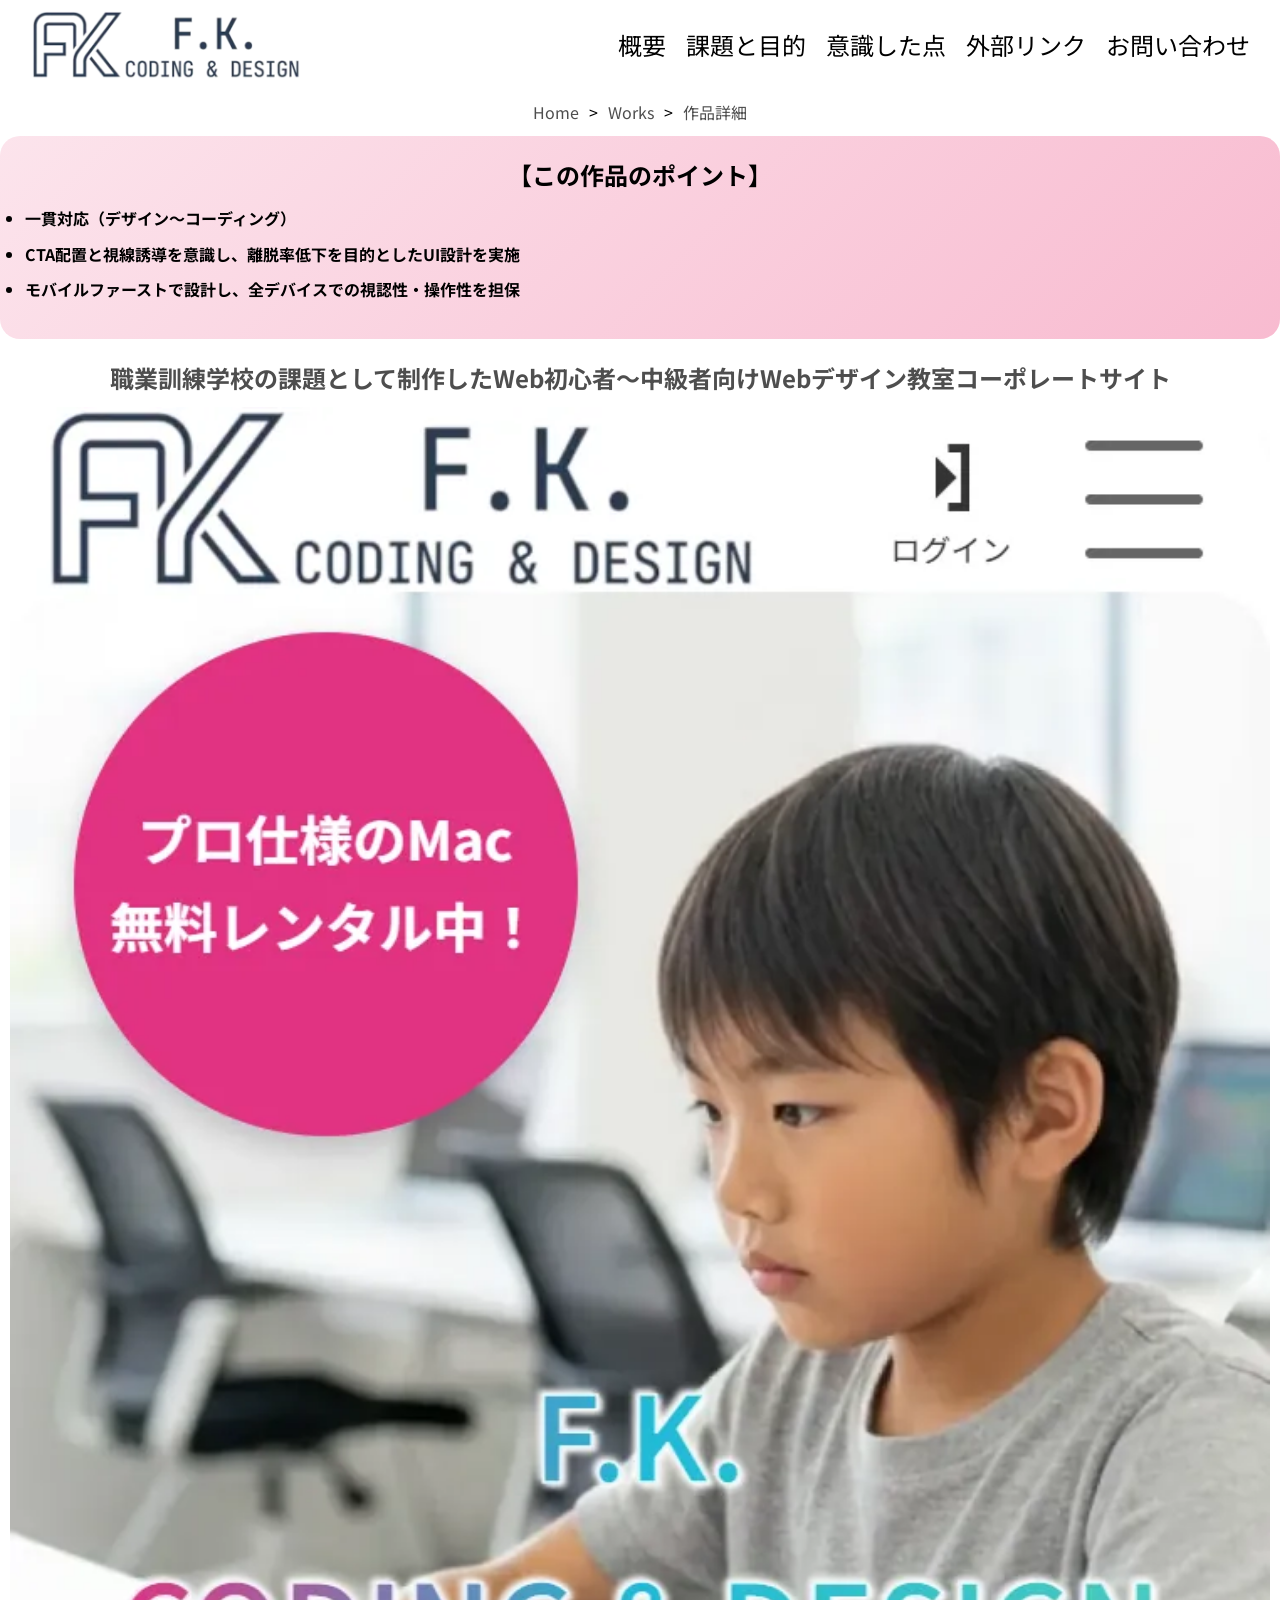
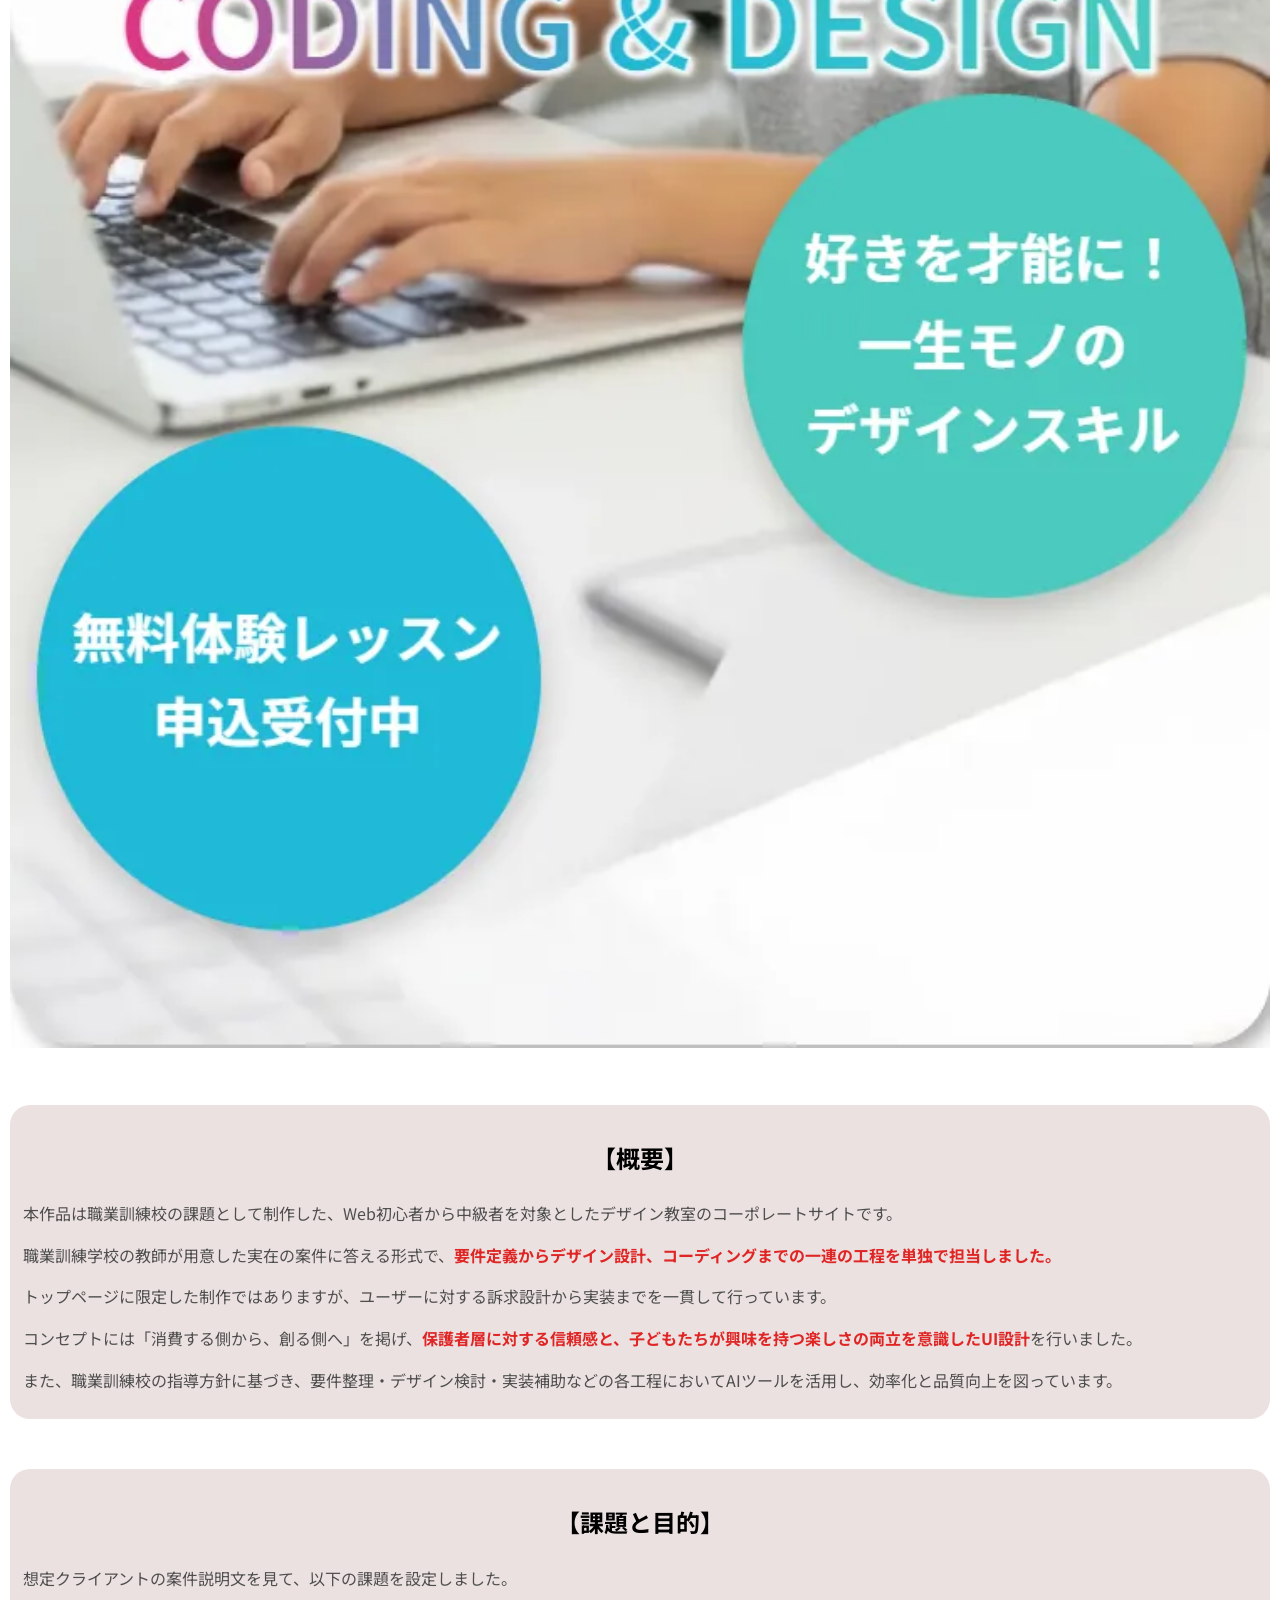
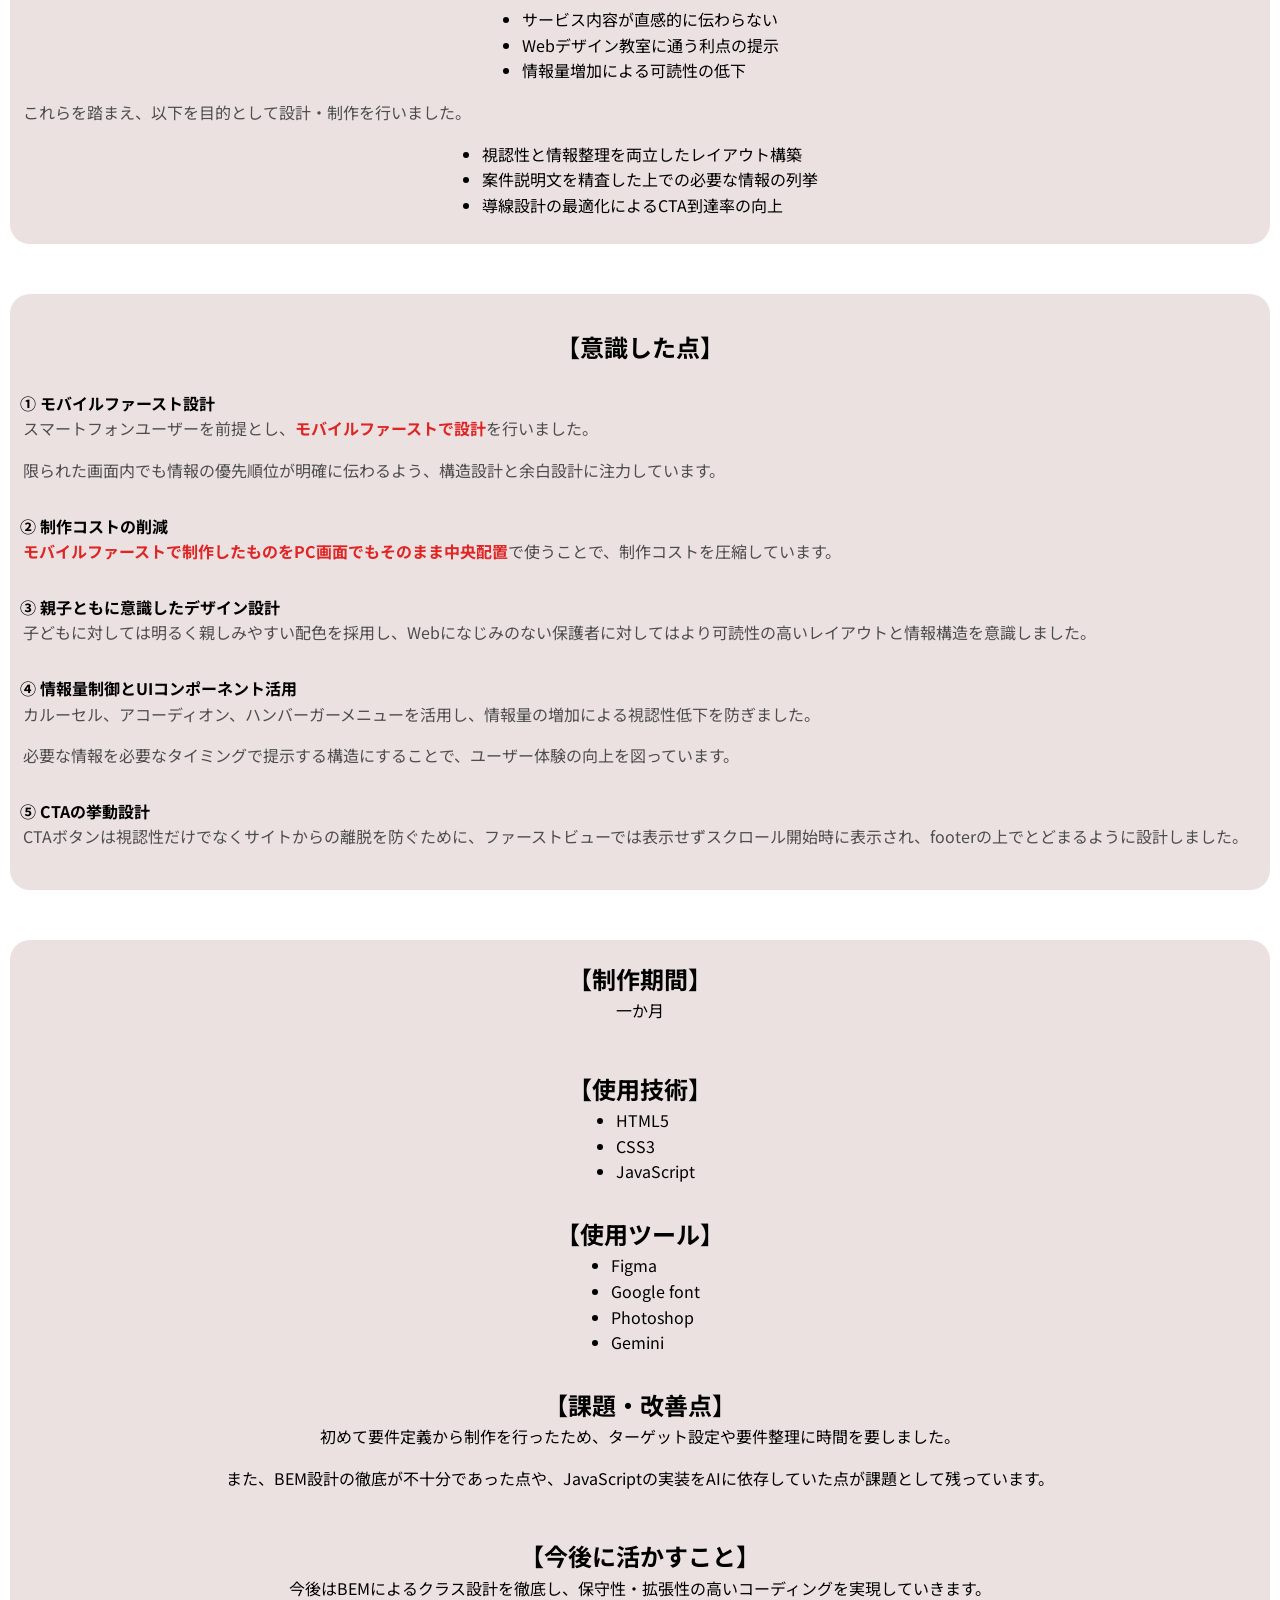
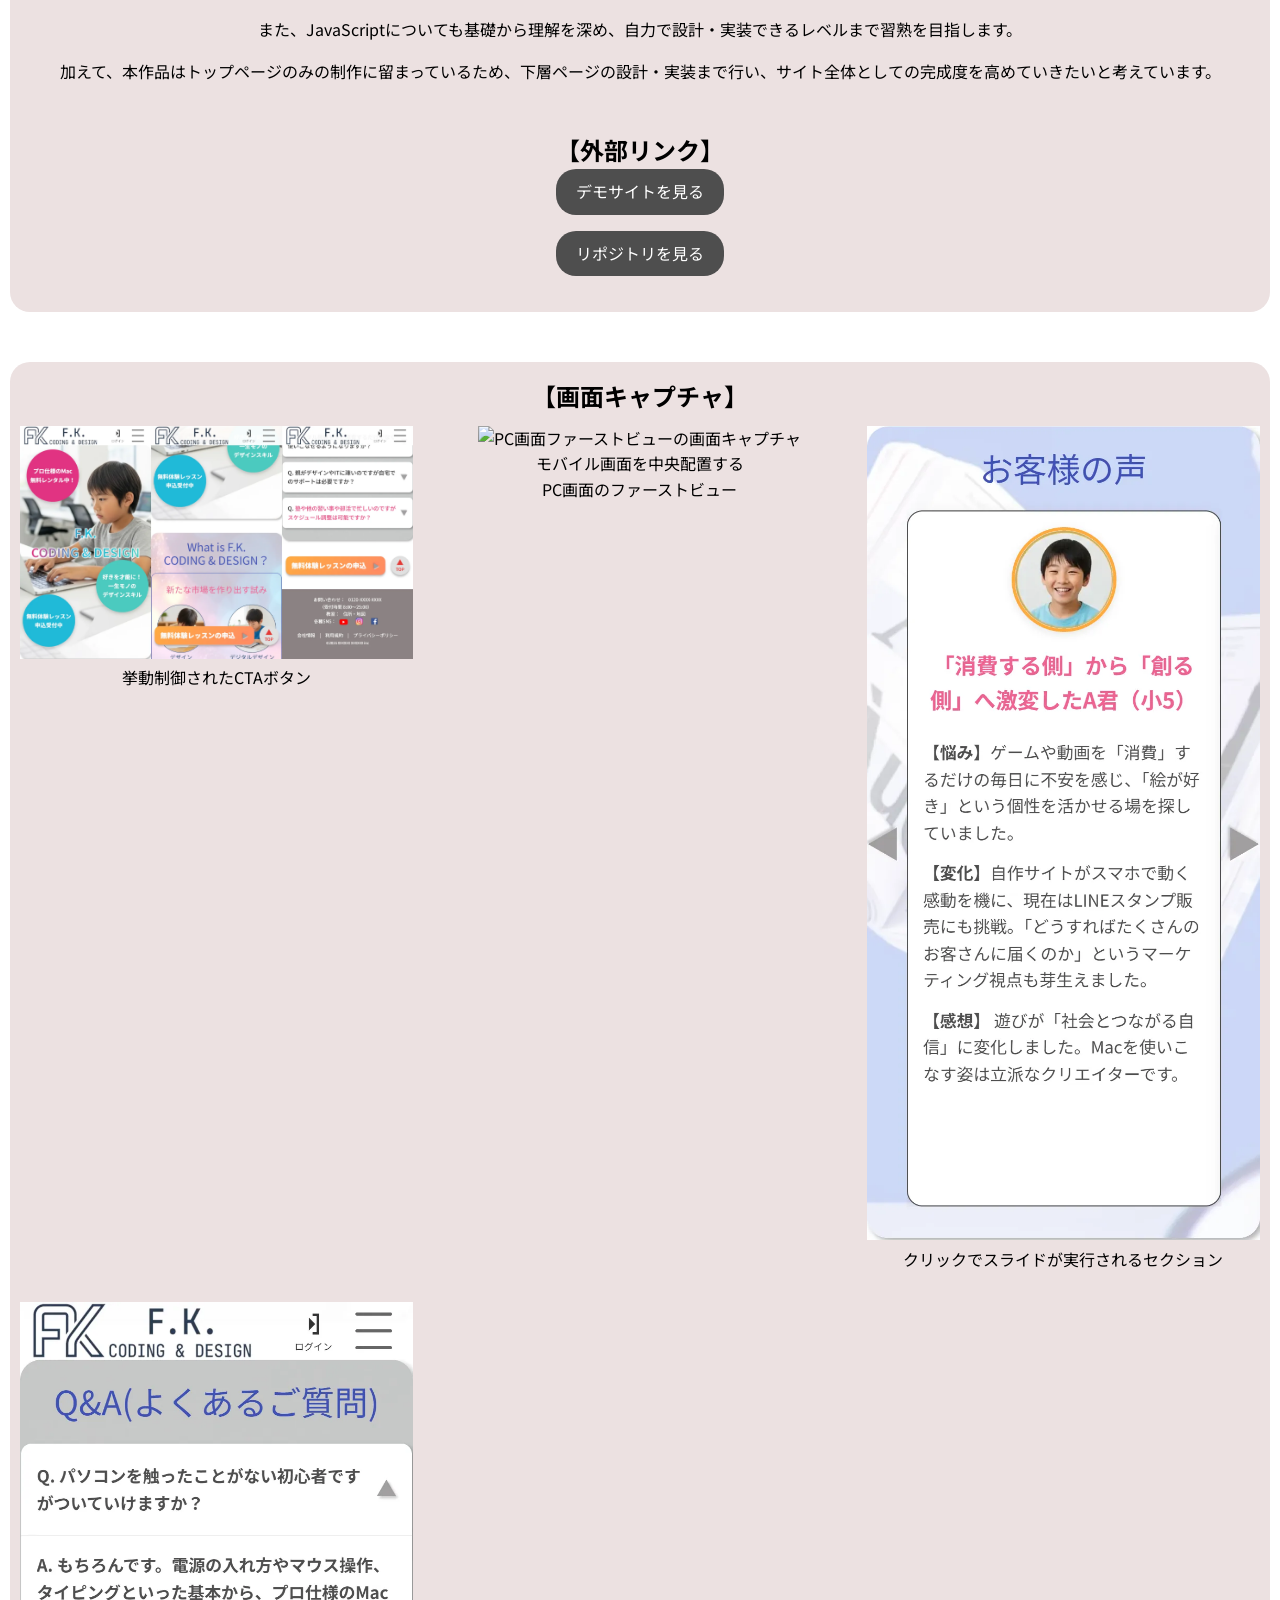
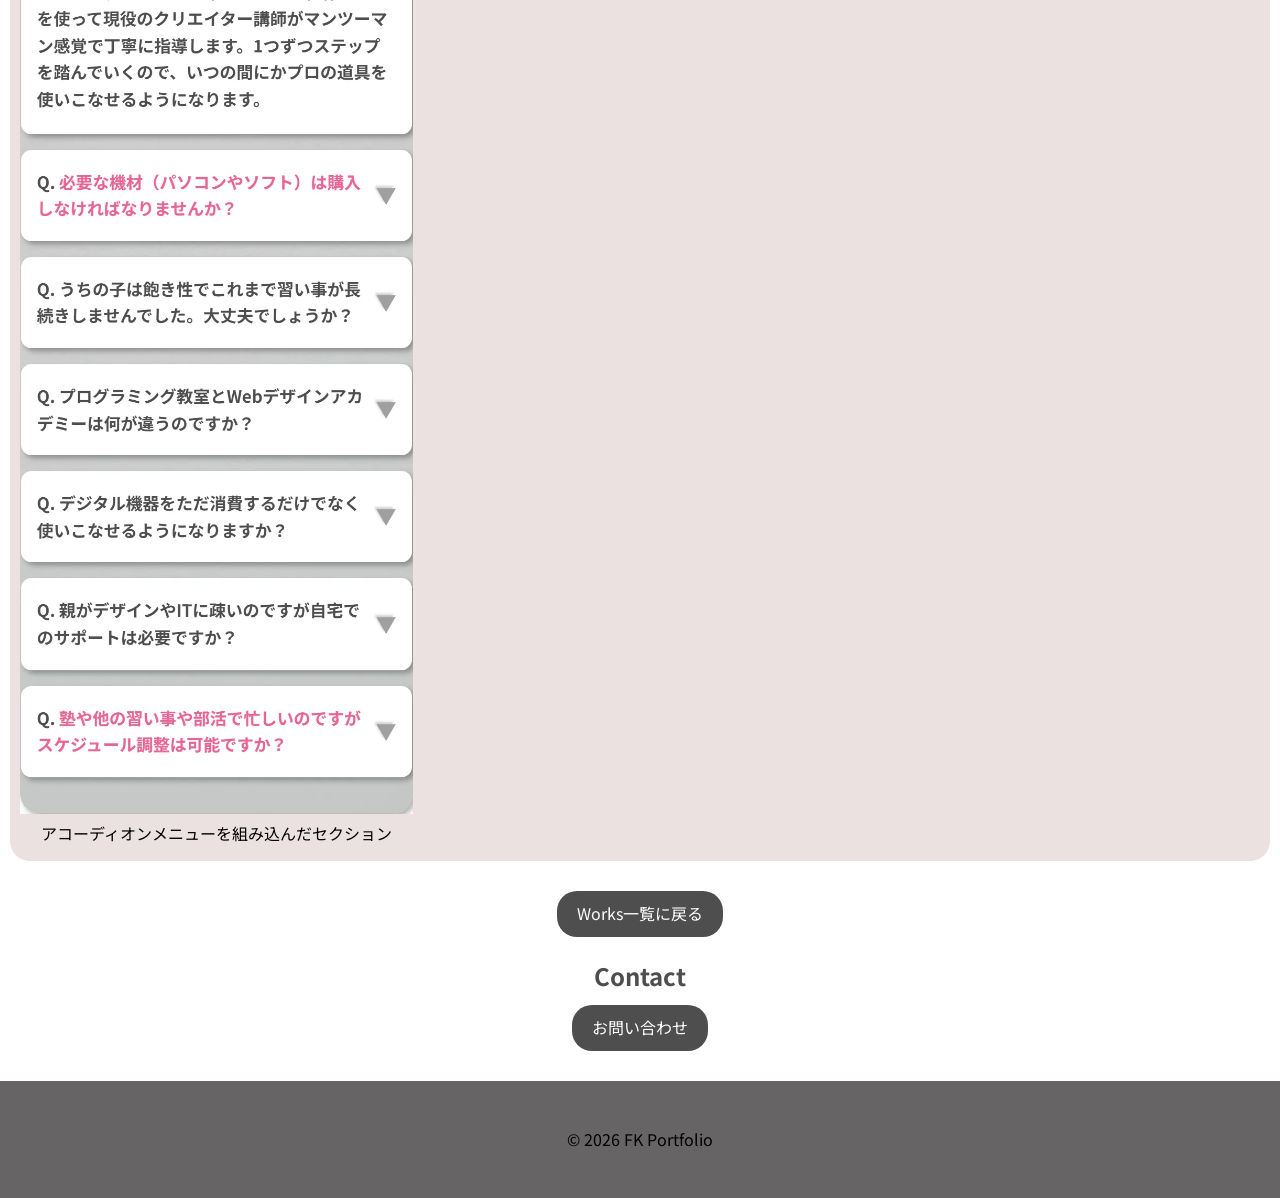
==== commit 617b7212: "works__gallery__card"にspanを追加" ====
--- a/training_site.html
+++ b/training_site.html
@@ -61,201 +61,217 @@
     </header>
 
     <main id="top">
-
-        <main>
-
-            <!-- パンくず -->
-            <section class="section">
-                <div class="container">
-                    <nav class="breadcrumb">
-                        <a href="index.html">Home</a> &gt;
-                        <a href="index.html#works">Works</a> &gt;
-                        <p>作品詳細</p>
-                    </nav>
-                </div>
-            </section>
-
-            <!-- この制作物の強み -->
-            <section class="highlight">
-                <h2 class="highlight__title">【この作品の強み】</h2>
-                <ul class="highlight__list">
-                    <li>一貫対応（デザイン〜コーディング）</li>
-                    <li>CTA配置と視線誘導を意識し、離脱率低下を目的としたUI設計を実施</li>
-                    <li>モバイルファーストで設計し、全デバイスでの視認性・操作性を担保</li>
-                </ul>
-            </section>
-
-            <!-- 作品詳細 -->
-            <section class="section works__detail">
-                <div class="container">
-
-                    <!-- タイトル -->
-                    <h2 class="section__title">
-                        職業訓練学校の課題として制作したWeb初心者～中級者向けWebデザイン教室コーポレートサイト
-                    </h2>
-
-                    <!-- メインビジュアル -->
-                    <div class="works__detail__thumbnail">
-                        <img src="img/thumbnail/toppage_thumbnail_trainingsite.webp" alt="デザイン教室Webサイトのサムネイル">
-                    </div>
-
-                    <!-- 概要 -->
-                    <div id="overview" class="works__detail__content">
-                        <h3>【概要】</h3>
-                        <p>本作品は職業訓練校の課題として制作した、Web初心者から中級者を対象としたデザイン教室のコーポレートサイトです。</p>
-
-                        <p>職業訓練学校の教師が用意した実在の案件に答える形式で、<span>要件定義からデザイン設計、コーディングまでの一連の工程を単独で担当しました。</span></p>
-
-                        <p>トップページに限定した制作ではありますが、ユーザーに対する訴求設計から実装までを一貫して行っています。</p>
-
-                        <p>コンセプトには「消費する側から、創る側へ」を掲げ、<span>保護者層に対する信頼感と、子どもたちが興味を持つ楽しさの両立を意識したUI設計</span>を行いました。</p>
-
-                        <p>また、職業訓練校の指導方針に基づき、要件整理・デザイン検討・実装補助などの各工程においてAIツールを活用し、効率化と品質向上を図っています。</p>
-                    </div>
-
-                    <!-- 目的 -->
-                    <div id="challenges" class="works__detail__content">
-                        <h3>【課題と目的】</h3>
+        <!-- パンくず -->
+        <section class="section">
+            <div class="container">
+                <nav class="breadcrumb">
+                    <a href="index.html">Home</a> &gt;
+                    <a href="index.html#works">Works</a> &gt;
+                    <p>作品詳細</p>
+                </nav>
+            </div>
+        </section>
+
+        <!-- この制作物の強み -->
+        <section class="highlight">
+            <h2 class="highlight__title">【この作品のポイント】</h2>
+            <ul class="highlight__list">
+                <li>一貫対応（デザイン〜コーディング）</li>
+                <li>CTA配置と視線誘導を意識し、離脱率低下を目的としたUI設計を実施</li>
+                <li>モバイルファーストで設計し、全デバイスでの視認性・操作性を担保</li>
+            </ul>
+        </section>
+
+        <!-- 作品詳細 -->
+        <section class="section works__detail">
+            <div class="container">
+
+                <!-- タイトル -->
+                <h2 class="section__title">
+                    職業訓練学校の課題として制作したWeb初心者～中級者向けWebデザイン教室コーポレートサイト
+                </h2>
+
+                <!-- メインビジュアル -->
+                <div class="works__detail__thumbnail">
+                    <img src="img/thumbnail/toppage_thumbnail_trainingsite.webp" alt="デザイン教室Webサイトのサムネイル">
+                </div>
+
+                <!-- 概要 -->
+                <div id="overview" class="works__detail__content">
+                    <h3>【概要】</h3>
+                    <p>本作品は職業訓練校の課題として制作した、Web初心者から中級者を対象としたデザイン教室のコーポレートサイトです。</p>
+
+                    <p>職業訓練学校の教師が用意した実在の案件に答える形式で、<span>要件定義からデザイン設計、コーディングまでの一連の工程を単独で担当しました。</span></p>
+
+                    <p>トップページに限定した制作ではありますが、ユーザーに対する訴求設計から実装までを一貫して行っています。</p>
+
+                    <p>コンセプトには「消費する側から、創る側へ」を掲げ、<span>保護者層に対する信頼感と、子どもたちが興味を持つ楽しさの両立を意識したUI設計</span>を行いました。</p>
+
+                    <p>また、職業訓練校の指導方針に基づき、要件整理・デザイン検討・実装補助などの各工程においてAIツールを活用し、効率化と品質向上を図っています。</p>
+                </div>
+
+                <!-- 目的 -->
+                <div id="challenges" class="works__detail__content">
+                    <h3>【課題と目的】</h3>
+                    <p>
+                        想定クライアントの案件説明文を見て、以下の課題を設定しました。
+                    </p>
+                    <ul>
+                        <li>サービス内容が直感的に伝わらない</li>
+                        <li>Webデザイン教室に通う利点の提示</li>
+                        <li>情報量増加による可読性の低下</li>
+                    </ul>
+                    <p>
+                        これらを踏まえ、以下を目的として設計・制作を行いました。
+                    </p>
+                    <ul>
+                        <li>視認性と情報整理を両立したレイアウト構築</li>
+                        <li>案件説明文を精査した上での必要な情報の列挙</li>
+                        <li>導線設計の最適化によるCTA到達率の向上</li>
+                    </ul>
+                </div>
+
+                <!-- 意識した点 -->
+                <div id="points" class="works__detail__content">
+                    <h3>【意識した点】</h3>
+                    <div class="works__detail__content__point">
+                        <h4>① モバイルファースト設計</h4>
+                        <p>スマートフォンユーザーを前提とし、<span>モバイルファーストで設計</span>を行いました。
+                        <p>限られた画面内でも情報の優先順位が明確に伝わるよう、構造設計と余白設計に注力しています。</p>
+                        </p>
+                    </div>
+
+                    <div class="works__detail__content__point">
+                        <h4>② 制作コストの削減</h4>
+                        <p><span>モバイルファーストで制作したものをPC画面でもそのまま中央配置</span>で使うことで、制作コストを圧縮しています。</p>
+                    </div>
+
+                    <div class="works__detail__content__point">
+                        <h4>③ 親子ともに意識したデザイン設計</h4>
+                        <p>子どもに対しては明るく親しみやすい配色を採用し、Webになじみのない保護者に対してはより可読性の高いレイアウトと情報構造を意識しました。
+                        </p>
+                    </div>
+
+                    <div class="works__detail__content__point">
+                        <h4>④ 情報量制御とUIコンポーネント活用</h4>
+                        <p>カルーセル、アコーディオン、ハンバーガーメニューを活用し、情報量の増加による視認性低下を防ぎました。</p>
+                        <p>必要な情報を必要なタイミングで提示する構造にすることで、ユーザー体験の向上を図っています。
+                        </p>
+                    </div>
+
+                    <div class="works__detail__content__point">
+                        <h4>⑤ CTAの挙動設計</h4>
+                        <p>CTAボタンは視認性だけでなくサイトからの離脱を防ぐために、ファーストビューでは表示せずスクロール開始時に表示され、footerの上でとどまるように設計しました。
+                        </p>
+                    </div>
+                </div>
+
+                <!-- 基本情報 -->
+                <div class="works__detail__info">
+                    <div class="works__detail__item">
+                        <h3>【制作期間】</h3>
+                        <p>一か月</p>
+                    </div>
+
+                    <div class="works__detail__item">
+                        <div>
+                            <h3>【使用技術】</h3>
+                            <ul>
+                                <li>HTML5</li>
+                                <li>CSS3</li>
+                                <li>JavaScript</li>
+                            </ul>
+                        </div>
+
+                    </div>
+
+                    <div class="works__detail__item">
+                        <h3>【使用ツール】</h3>
+                        <ul>
+                            <li>Figma</li>
+                            <li>Google font</li>
+                            <li>Photoshop</li>
+                            <li>Gemini</li>
+                        </ul>
+                    </div>
+
+
+                    <!-- 課題・改善点 -->
+                    <div class="works__detail__item">
+                        <h3>【課題・改善点】</h3>
+                        <p>初めて要件定義から制作を行ったため、ターゲット設定や要件整理に時間を要しました。</p>
+
+                        <p>また、BEM設計の徹底が不十分であった点や、JavaScriptの実装をAIに依存していた点が課題として残っています。
+                        </p>
+                    </div>
+
+                    <!-- 今後に活かすこと -->
+                    <div class="works__detail__item">
+                        <h3>【今後に活かすこと】</h3>
+                        <p>今後はBEMによるクラス設計を徹底し、保守性・拡張性の高いコーディングを実現していきます。</p>
+
+                        <p>また、JavaScriptについても基礎から理解を深め、自力で設計・実装できるレベルまで習熟を目指します。</p>
+
+                        <p>加えて、本作品はトップページのみの制作に留まっているため、下層ページの設計・実装まで行い、サイト全体としての完成度を高めていきたいと考えています。</p>
+                        </p>
+                    </div>
+
+                    <div id="url" class="works__detail__item">
+                        <h3>【外部リンク】</h3>
                         <p>
-                            想定クライアントの案件説明文を見て、以下の課題を設定しました。
-                        </p>
-                        <ul>
-                            <li>サービス内容が直感的に伝わらない</li>
-                            <li>Webデザイン教室に通う利点の提示</li>
-                            <li>情報量増加による可読性の低下</li>
-                        </ul>
+                            <a href="https://kosaki-web.github.io/training-site/" class="button" target="_blank"
+                                rel="noopener">
+                                デモサイトを見る
+                            </a>
+                        </p>
+
                         <p>
-                            これらを踏まえ、以下を目的として設計・制作を行いました。
-                        </p>
-                        <ul>
-                            <li>視認性と情報整理を両立したレイアウト構築</li>
-                            <li>案件説明文を精査した上での必要な情報の列挙</li>
-                            <li>導線設計の最適化によるCTA到達率の向上</li>
-                        </ul>
-                    </div>
-
-                    <!-- 意識した点 -->
-                    <div class="works__detail__content">
-                        <h3 id="points">【意識した点】</h3>
-                        <div class="works__detail__content__point">
-                            <h4>① モバイルファースト設計</h4>
-                            <p>スマートフォンユーザーを前提とし、<span>モバイルファーストで設計</span>を行いました。
-                            <p>限られた画面内でも情報の優先順位が明確に伝わるよう、構造設計と余白設計に注力しています。</p>
-                            </p>
-                        </div>
-
-                        <div class="works__detail__content__point">
-                            <h4>② 制作コストの削減</h4>
-                            <p><span>モバイルファーストで制作したものをPC画面でもそのまま中央配置</span>で使うことで、制作コストを圧縮しています。</p>
-                        </div>
-
-                        <div class="works__detail__content__point">
-                            <h4>③ 親子ともに意識したデザイン設計</h4>
-                            <p>子どもに対しては明るく親しみやすい配色を採用し、Webになじみのない保護者に対しては<span>より可読性の高いレイアウトと情報構造を意識</span>しました。
-                            </p>
-                        </div>
-
-                        <div class="works__detail__content__point">
-                            <h4>④ 情報量制御とUIコンポーネント活用</h4>
-                            <p>カルーセル、アコーディオン、ハンバーガーメニューを活用し、情報量の増加による視認性低下を防ぎました。
-                            <p><span>必要な情報を必要なタイミングで提示する構造にすることで、ユーザー体験の向上を図っています。</span></p>
-                            </p>
-                        </div>
-
-                        <div class="works__detail__content__point">
-                            <h4>⑤ CTAの挙動設計</h4>
-                            <p><span>CTAボタンは視認性だけでなくサイトからの離脱を防ぐ</span>ために、ファーストビューでは表示せずスクロール開始時に表示され、footerの上でとどまるように設計しました。
-                            </p>
-                        </div>
-                    </div>
-
-                    <!-- 基本情報 -->
-                    <div class="works__detail__info">
-                        <div class="works__detail__item">
-                            <h3>【制作期間】</h3>
-                            <p>一か月</p>
-                        </div>
-
-                        <div class="works__detail__item">
-                            <div>
-                                <h3>【使用技術】</h3>
-                                <ul>
-                                    <li>HTML5</li>
-                                    <li>CSS3</li>
-                                    <li>JavaScript</li>
-                                </ul>
-                            </div>
-
-                        </div>
-
-                        <div class="works__detail__item">
-                            <h3>【使用ツール】</h3>
-                            <ul>
-                                <li>Figma</li>
-                                <li>Google font</li>
-                                <li>Photoshop</li>
-                                <li>Gemini</li>
-                            </ul>
-                        </div>
-
-
-                        <!-- 課題・改善点 -->
-                        <div class="works__detail__item">
-                            <h3>【課題・改善点】</h3>
-                            <p>初めて要件定義から制作を行ったため、ターゲット設定や要件整理に時間を要しました。</p>
-
-                            <p>また、BEM設計の徹底が不十分であった点や、JavaScriptの実装をAIに依存していた点が課題として残っています。
-                            </p>
-                        </div>
-
-                        <!-- 今後に活かすこと -->
-                        <div class="works__detail__item">
-                            <h3>【今後に活かすこと】</h3>
-                            <p>今後はBEMによるクラス設計を徹底し、保守性・拡張性の高いコーディングを実現していきます。</p>
-
-                            <p>また、JavaScriptについても基礎から理解を深め、自力で設計・実装できるレベルまで習熟を目指します。</p>
-
-                            <p>加えて、本作品はトップページのみの制作に留まっているため、下層ページの設計・実装まで行い、サイト全体としての完成度を高めていきたいと考えています。</p>
-                            </p>
-                        </div>
-
-                        <div class="works__detail__item">
-                            <h3 id="url">【URL】</h3>
-                            <p>
-                                <a href="https://kosaki-web.github.io/training-site/" class="button" target="_blank"
-                                    rel="noopener">
-                                    デモサイトを見る
-                                </a>
-                            </p>
-
-                            <p>
-                                <a href="https://github.com/kosaki-web/training-site.git" class="button" target="_blank"
-                                    rel="noopener">
-                                    リポジトリを見る
-                                </a>
-                            </p>
-                        </div>
-
-                    </div>
-
-                    <!-- ギャラリー（任意） -->
-                    <div class="works__detail__gallery">
-                        <h3>画面キャプチャ</h3>
-                        <div class="works__grid">
-                            <img src="img/works/sample1.webp" alt="画面キャプチャ1">
-                            <img src="img/works/sample2.webp" alt="画面キャプチャ2">
-                        </div>
-                    </div>
-
-                    <!-- 戻るボタン -->
-                    <div class="works__detail__back">
-                        <a href="index.html#works" class="button">一覧に戻る</a>
-                    </div>
-
-                </div>
-            </section>
-
-        </main>
+                            <a href="https://github.com/kosaki-web/training-site.git" class="button" target="_blank"
+                                rel="noopener">
+                                リポジトリを見る
+                            </a>
+                        </p>
+                    </div>
+
+                </div>
+
+                <!-- ギャラリー（任意） -->
+                <div class="works__detail__gallery">
+                    <h3>【画面キャプチャ】</h3>
+                    <div class="works__grid">
+                        <div class="works__gallery__card">
+                            <img src="img/works/site/training_site/works_site_training_site_ctabutton.webp"
+                                alt="挙動制御されたCTAボタンの画面キャプチャ">
+                            <p>挙動制御されたCTAボタン</p>
+                        </div>
+
+                        <div class="works__gallery__card">
+                            <img src="img/works/site/training_site/works_site_training_site_firstview_pcversion.webp"
+                                alt="PC画面ファーストビューの画面キャプチャ">
+                            <p>モバイル画面を中央配置する<span>PC画面のファーストビュー</span></p>
+                        </div>
+
+                        <div class="works__gallery__card">
+                            <img src="img/works/site/training_site/works_site_training_site_section_testimonials.webp"
+                                alt="カルーセルスライドを組み込んだセクションの画面キャプチャー">
+                            <p>クリックでスライドが<span>実行されるセクション</span></p>
+                        </div>
+
+                        <div class="works__gallery__card">
+                            <img src="img/works/site/training_site/works_site_training_site_section_faq.webp"
+                                alt="アコーディオンメニューを組み込んだセクションの画面キャプチャ">
+                            <p>アコーディオンメニューを<span>組み込んだセクション</span></p>
+                        </div>
+                    </div>
+                </div>
+
+                <!-- 戻るボタン -->
+                <div class="works__detail__back">
+                    <a href="index.html#works" class="button">Works一覧に戻る</a>
+                </div>
+
+            </div>
+        </section>
 
         <!-- Contact -->
         <section id="contact" class="section">
@@ -271,7 +287,7 @@
         <p>&copy; 2026 FK Portfolio</p>
     </footer>
 
-    <button id="top-btn" class="top-button" aria-label="トップへ戻る">↑</button>
+    <button id="top-btn" class="top-button" aria-label="トップへ戻る">▲</button>
 
     <script src="js/script.js"></script>
 </body>
--- a/css/style.css
+++ b/css/style.css
@@ -22,6 +22,8 @@
     --max-width: 1440px;
     --space: 40px;
     --color-main: #333;
+    scroll-padding-top: 40px;
+    scroll-behavior: smooth;
 }
 
 /* =========================
@@ -145,6 +147,7 @@
 .menu__list a {
     font-size: 1.8rem;
     font-family: 'Noto Serif JP', serif;
+    text-decoration: none;
 }
 
 body.menu-open {
@@ -171,6 +174,10 @@
    Tablet (768px〜)
 ========================= */
 @media (min-width: 768px) {
+    :root {
+        scroll-padding-top: 48px;
+    }
+
     .header__toggle {
         width: 48px;
     }
@@ -180,6 +187,10 @@
    PC (1024px〜)
 ========================= */
 @media (min-width: 1024px) {
+    :root {
+        scroll-padding-top: 70px;
+    }
+
     .header {
         padding: 0 30px;
     }
@@ -319,6 +330,16 @@
     bottom: 20px;
     right: 20px;
     display: none;
+    font-size: 2rem;
+    border-radius: 50px;
+    color: #4e4e4e;
+    background-color: #ece1e1;
+    border: none;
+}
+
+.menu-open .top-button {
+    opacity: 0;
+    visibility: hidden;
 }
 
 /* =========================
@@ -470,7 +491,7 @@
 
 /* <!-- works__detail__info --> */
 .works__detail__info {
-    background-color: #f0cece;
+    background-color: #ece1e1;
     border-radius: 20px;
     text-align: center;
     padding: 20px 10px;
@@ -497,6 +518,37 @@
 }
 
 
+/* <!-- works__detail__gallery --> */
+.works__detail__gallery {
+    background-color: #ece1e1;
+    padding: 15px 10px;
+    margin-top: 50px;
+    border-radius: 20px;
+}
+
+.works__detail__gallery h3 {
+    margin: 0 0 10px;
+}
+
+.works__gallery__card img {
+    width: 100%;
+}
+
+.works__gallery__card p {
+    margin: 0;
+}
+
+.works__gallery__card span {
+    display: inline-block;
+}
+
+
+/* <!-- works__detail__back --> */
+.works__detail__back {
+    margin-top: 30px;
+}
+
+
 /* <!-- Contact --> */
 #contact {
     margin-bottom: 30px;
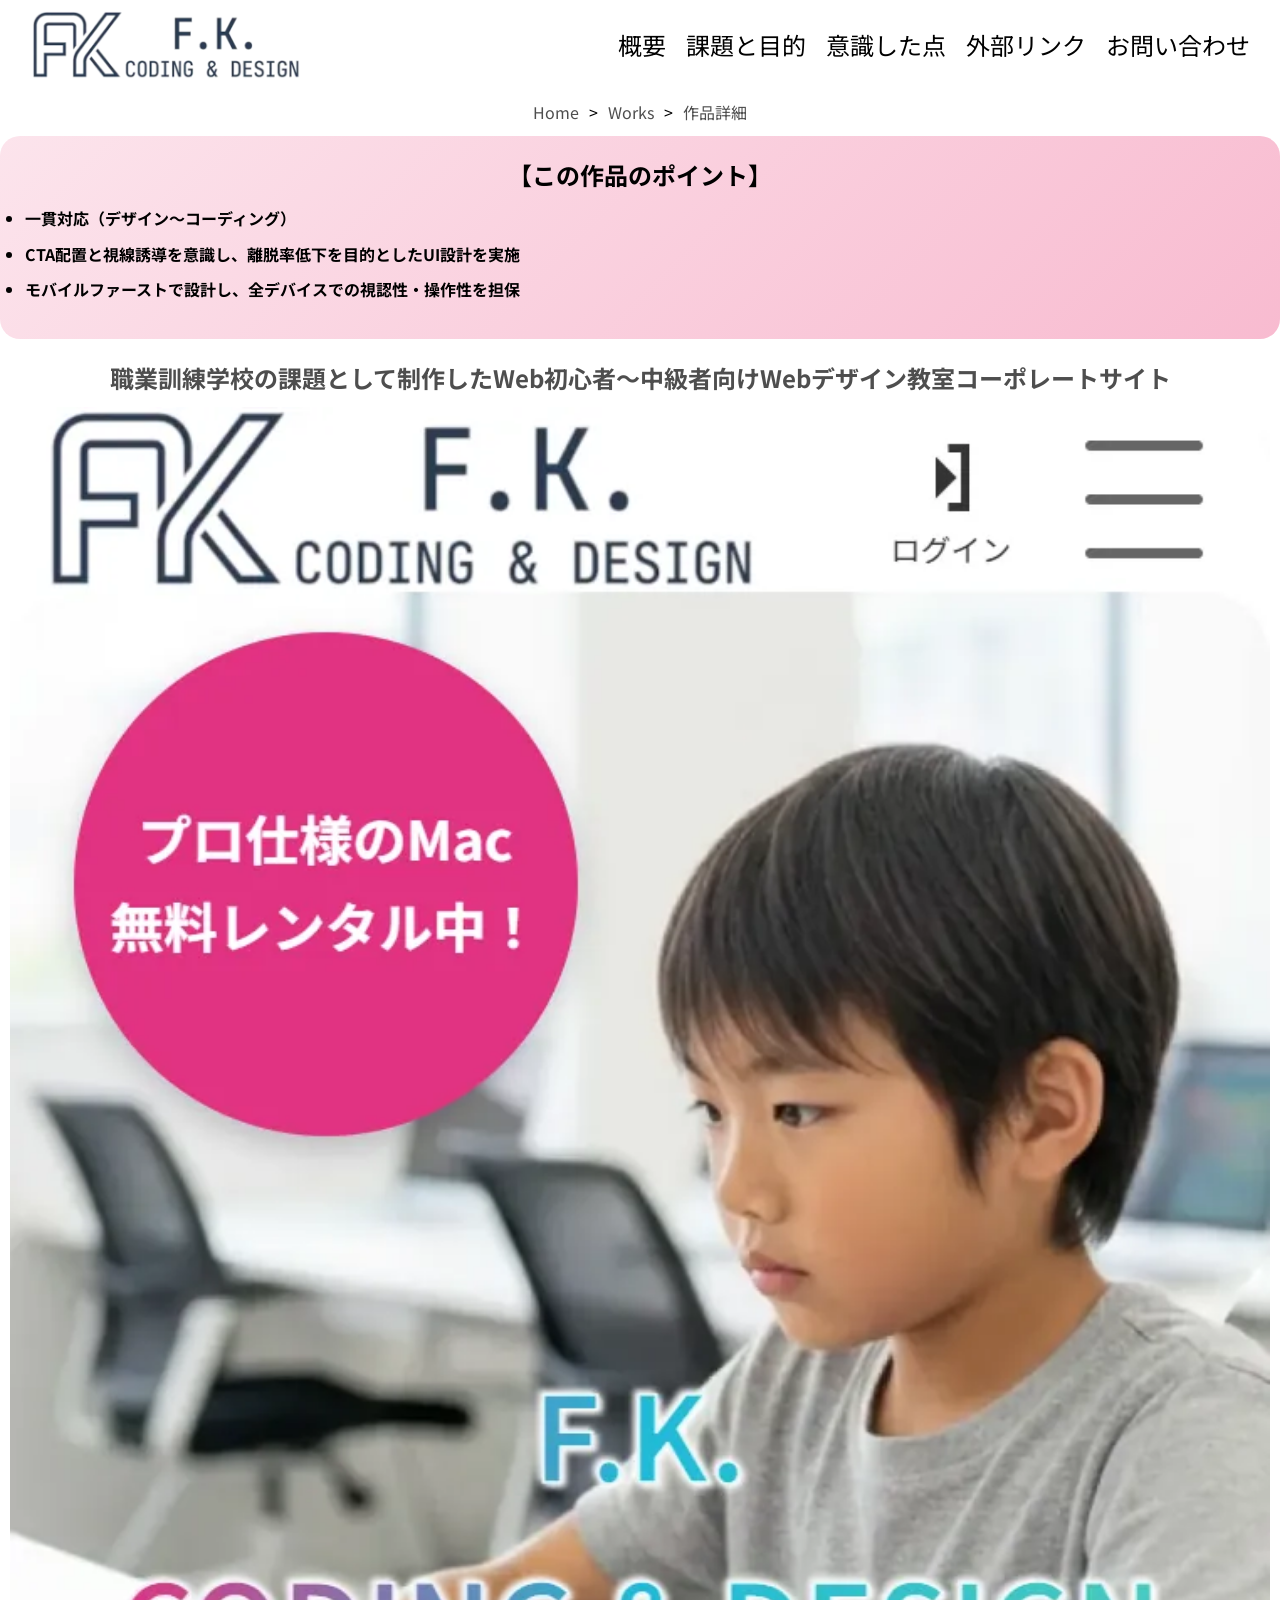
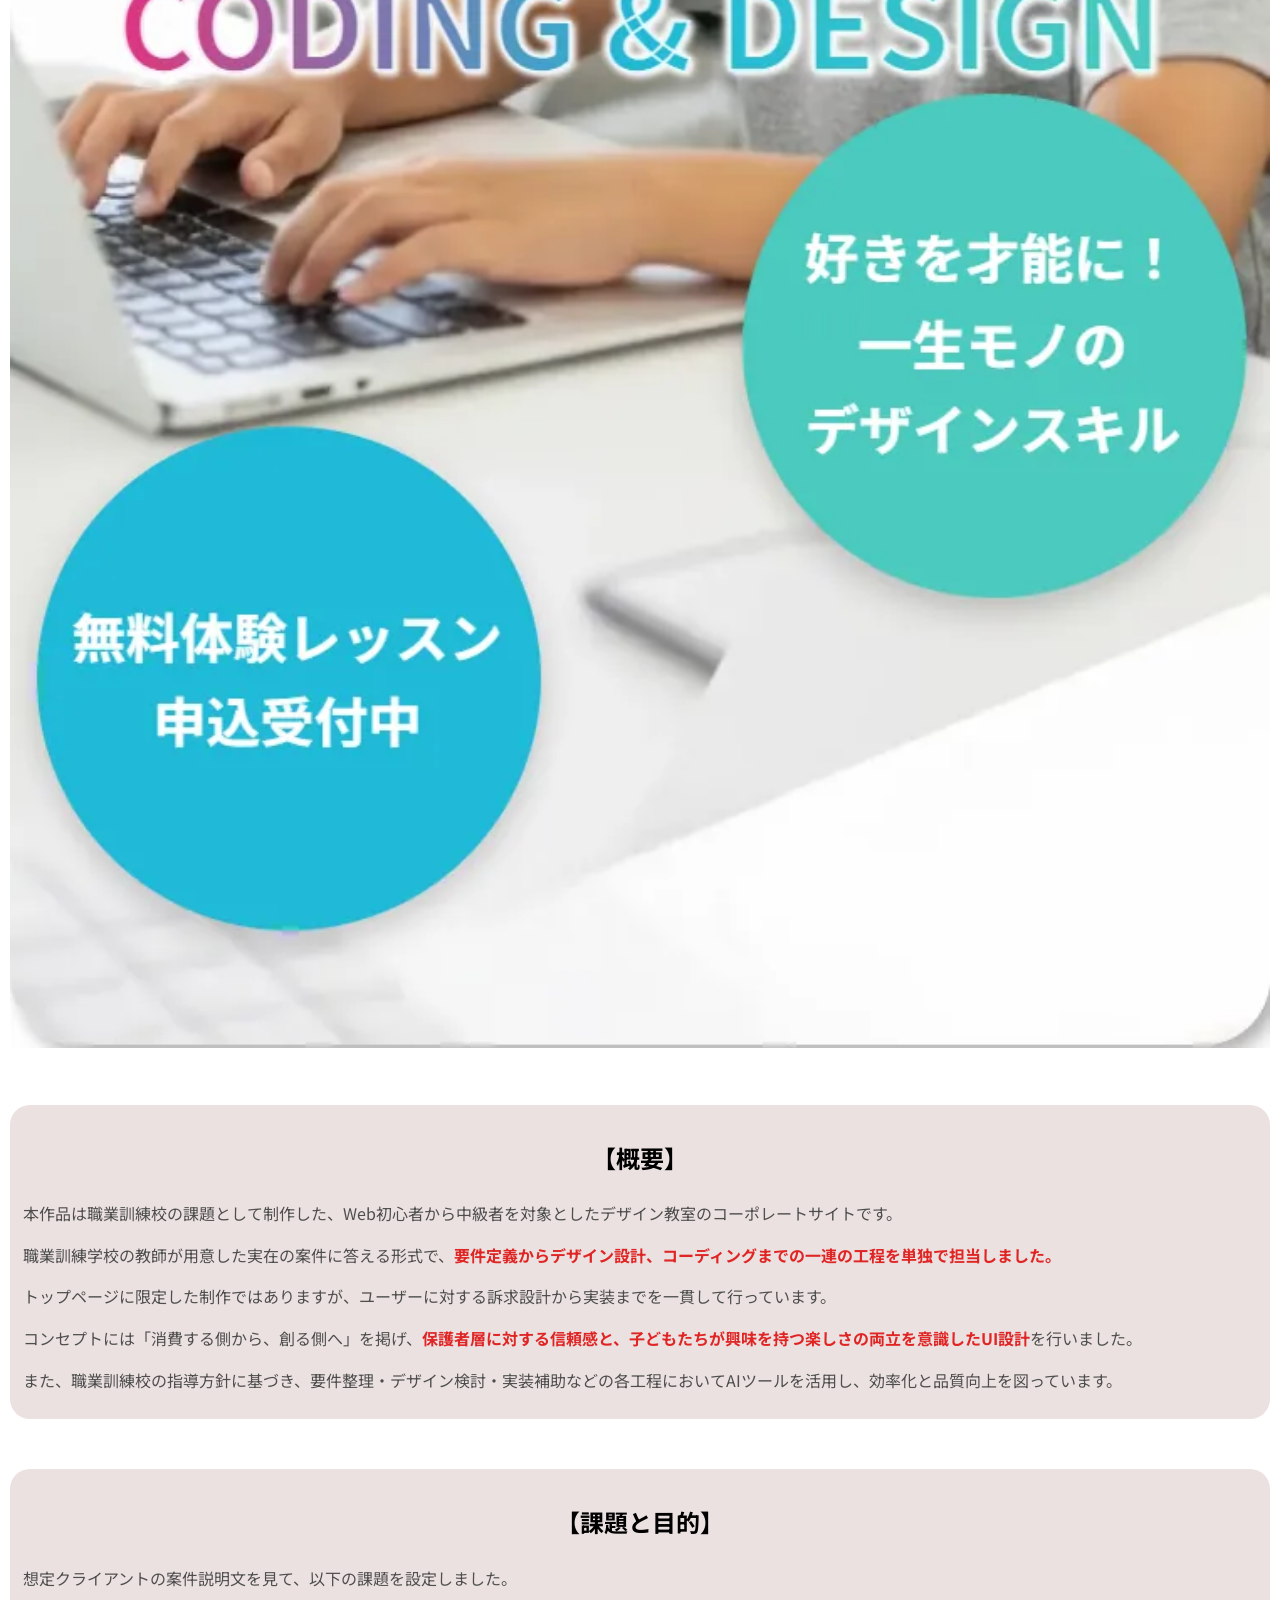
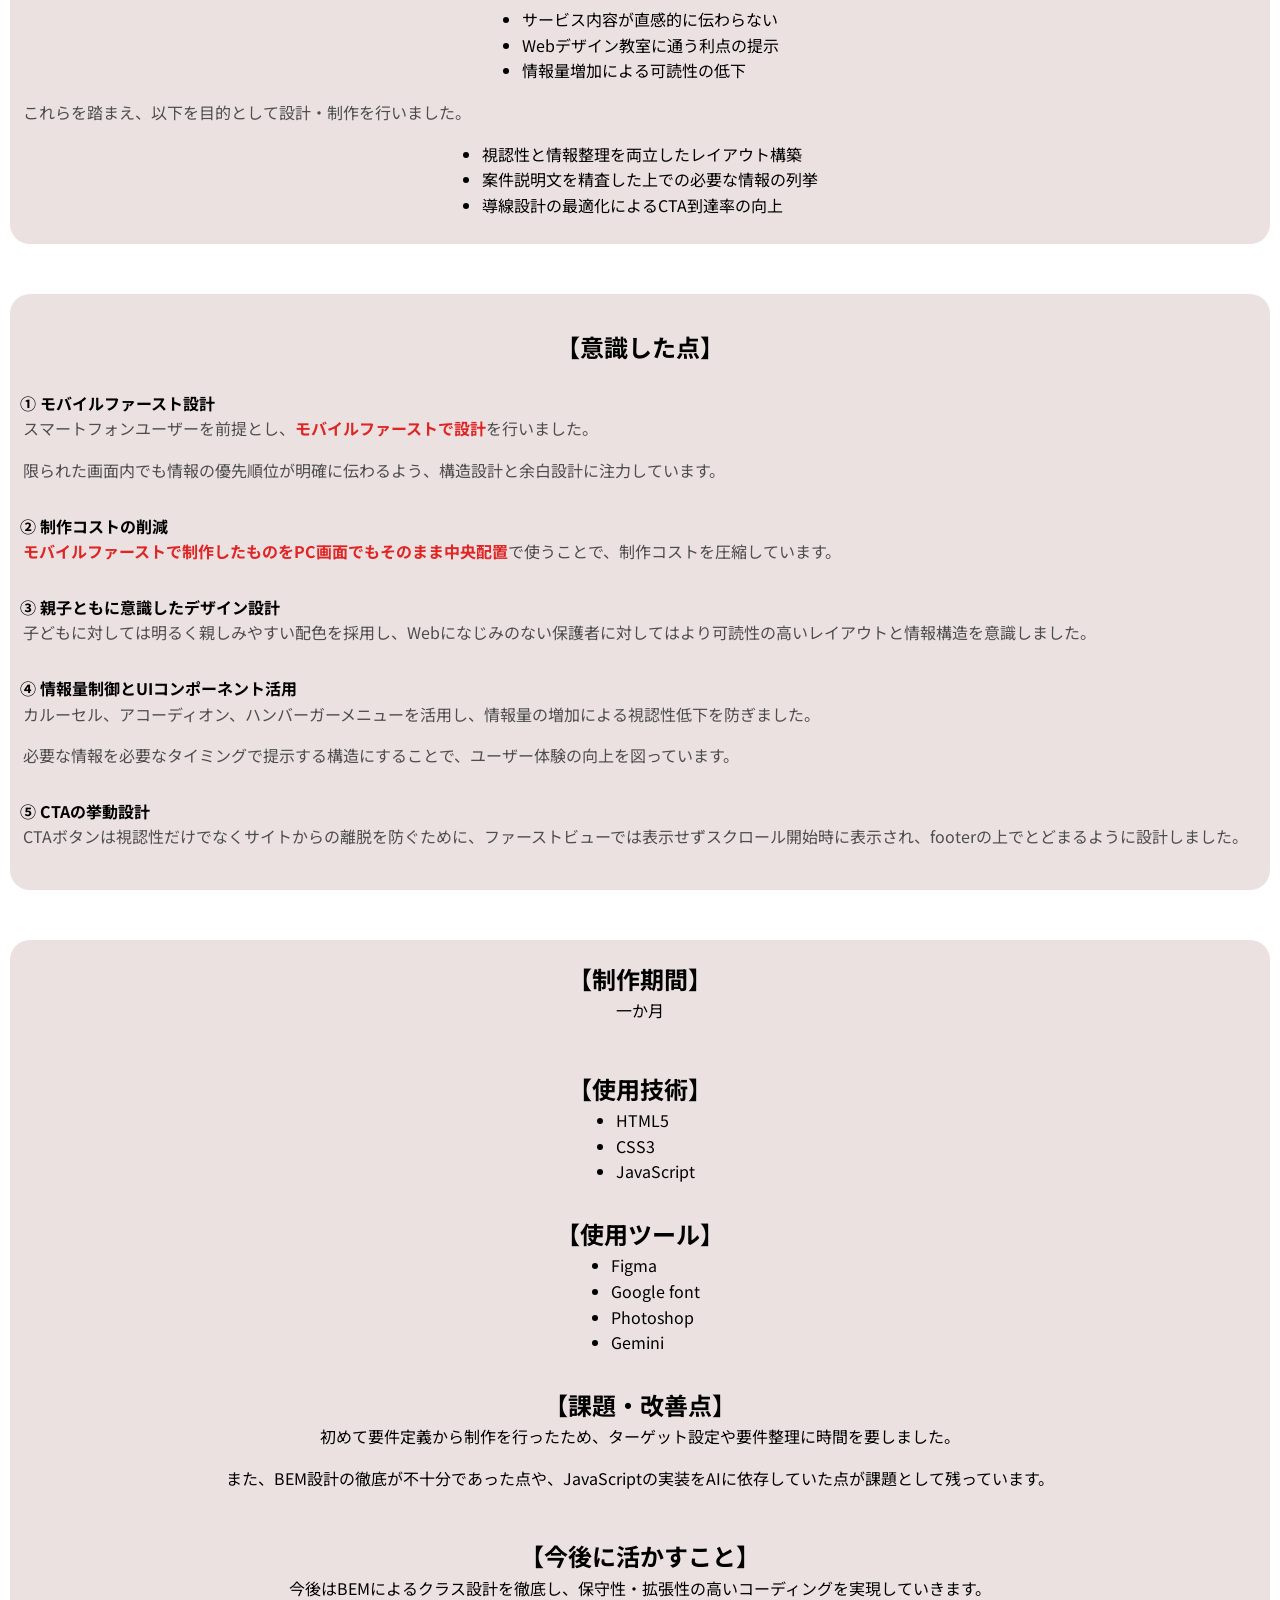
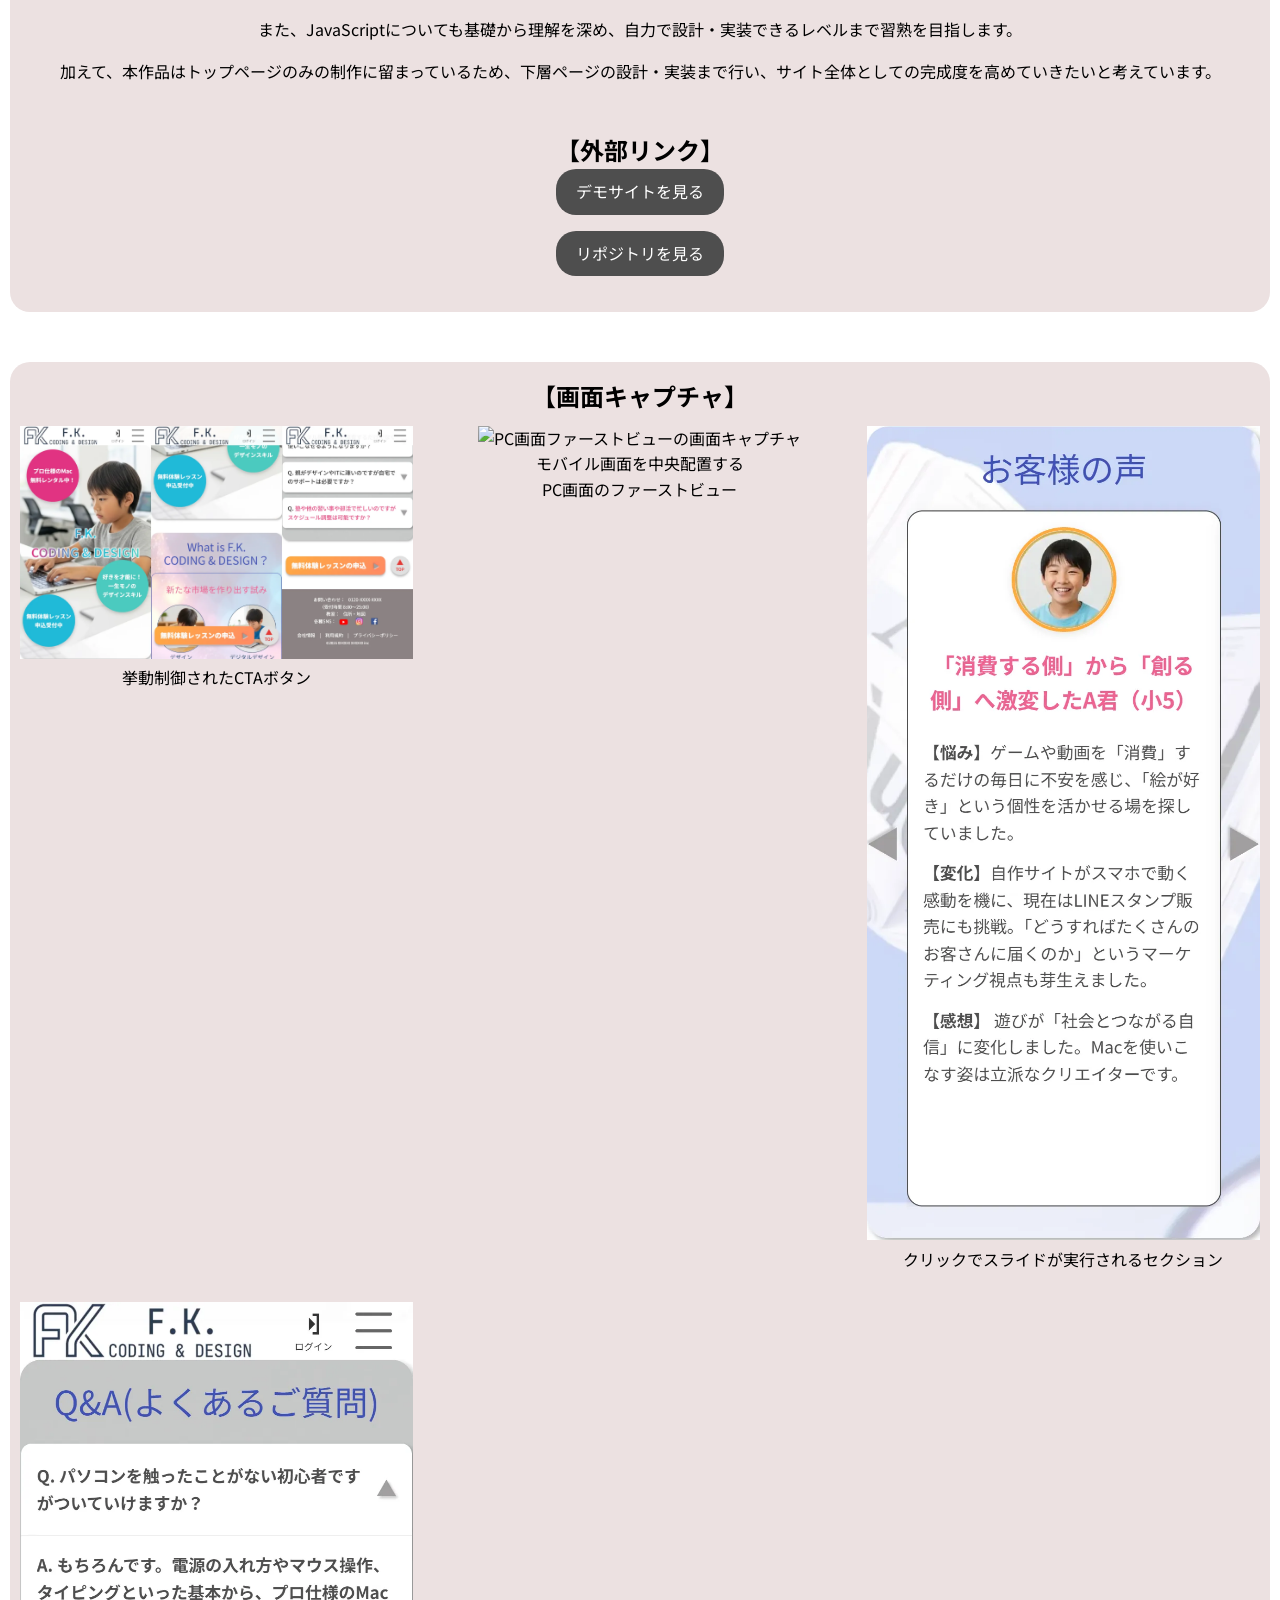
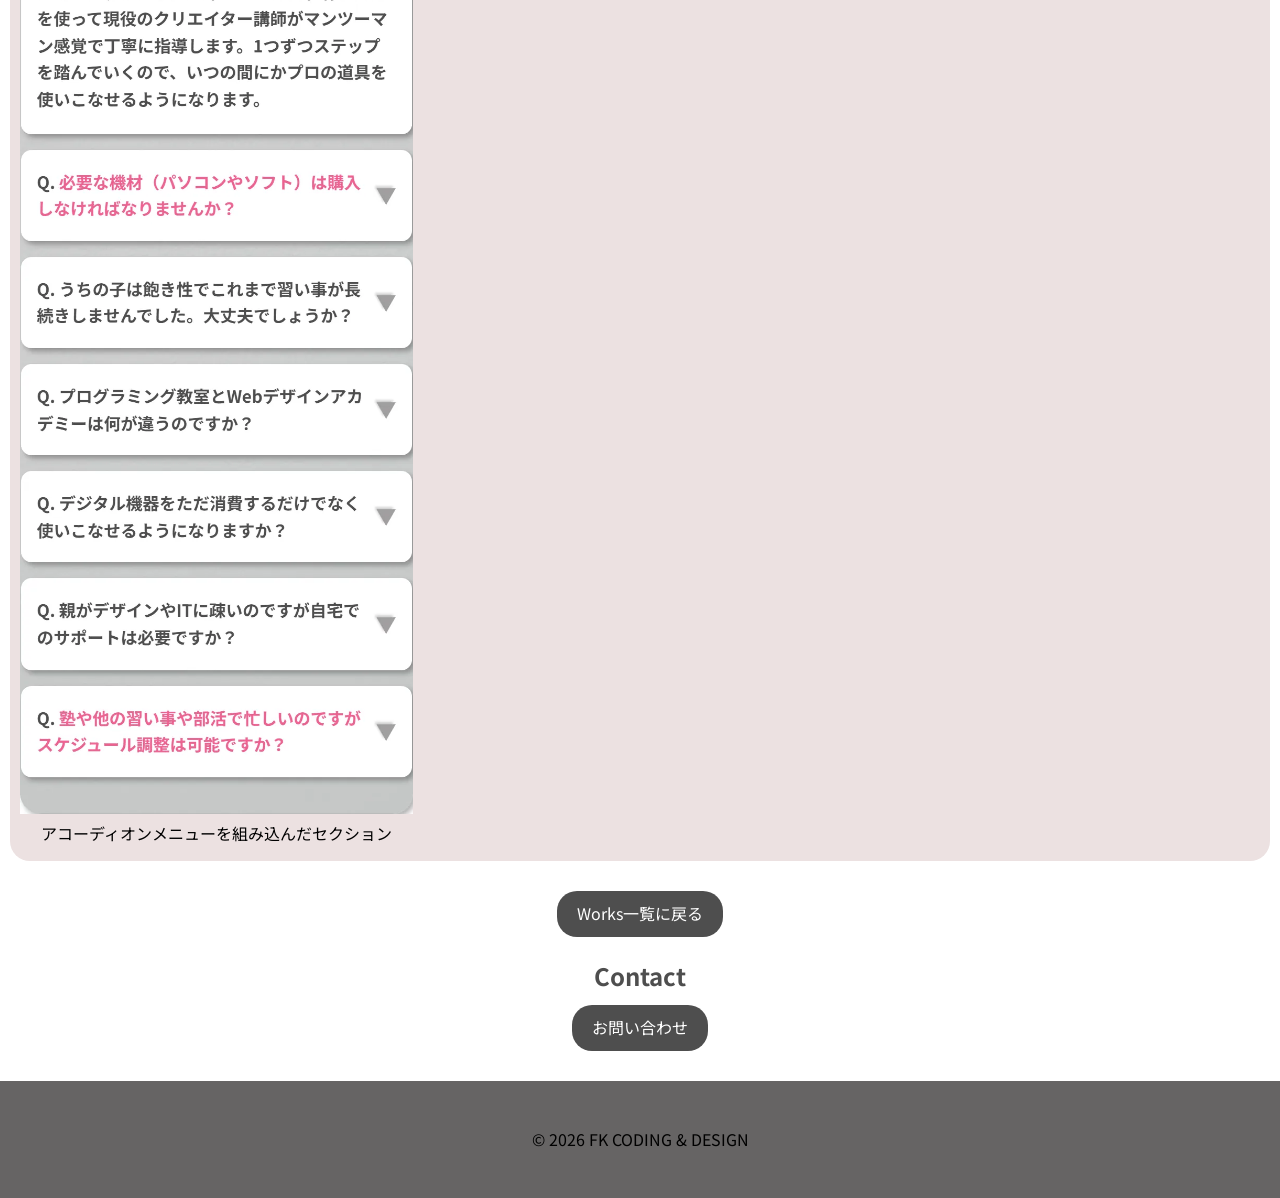
==== commit d590c7a9: "footerのテキストをロゴに合わせて変更" ====
--- a/training_site.html
+++ b/training_site.html
@@ -284,7 +284,7 @@
     </main>
 
     <footer class="footer">
-        <p>&copy; 2026 FK Portfolio</p>
+        <p>&copy; 2026 FK CODING & DESIGN</p>
     </footer>
 
     <button id="top-btn" class="top-button" aria-label="トップへ戻る">▲</button>
